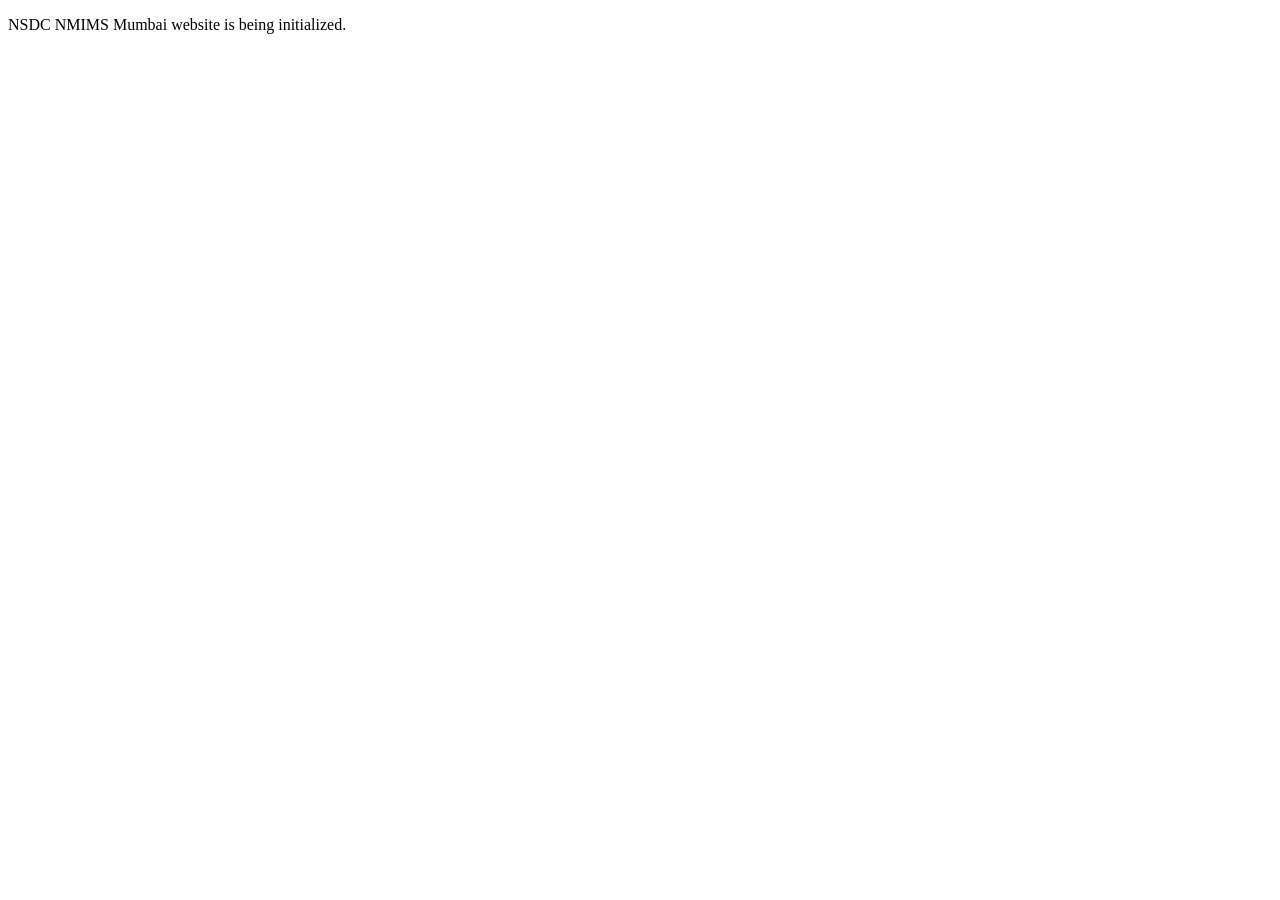
==== index.html @ 6a775c13 "Initialize NSDC NMIMS website" ====
<!DOCTYPE html>
<html lang="en">
<head><meta charset="UTF-8"><meta name="viewport" content="width=device-width, initial-scale=1.0"><title>NSDC NMIMS Mumbai</title></head>
<body><p>NSDC NMIMS Mumbai website is being initialized.</p></body>
</html>
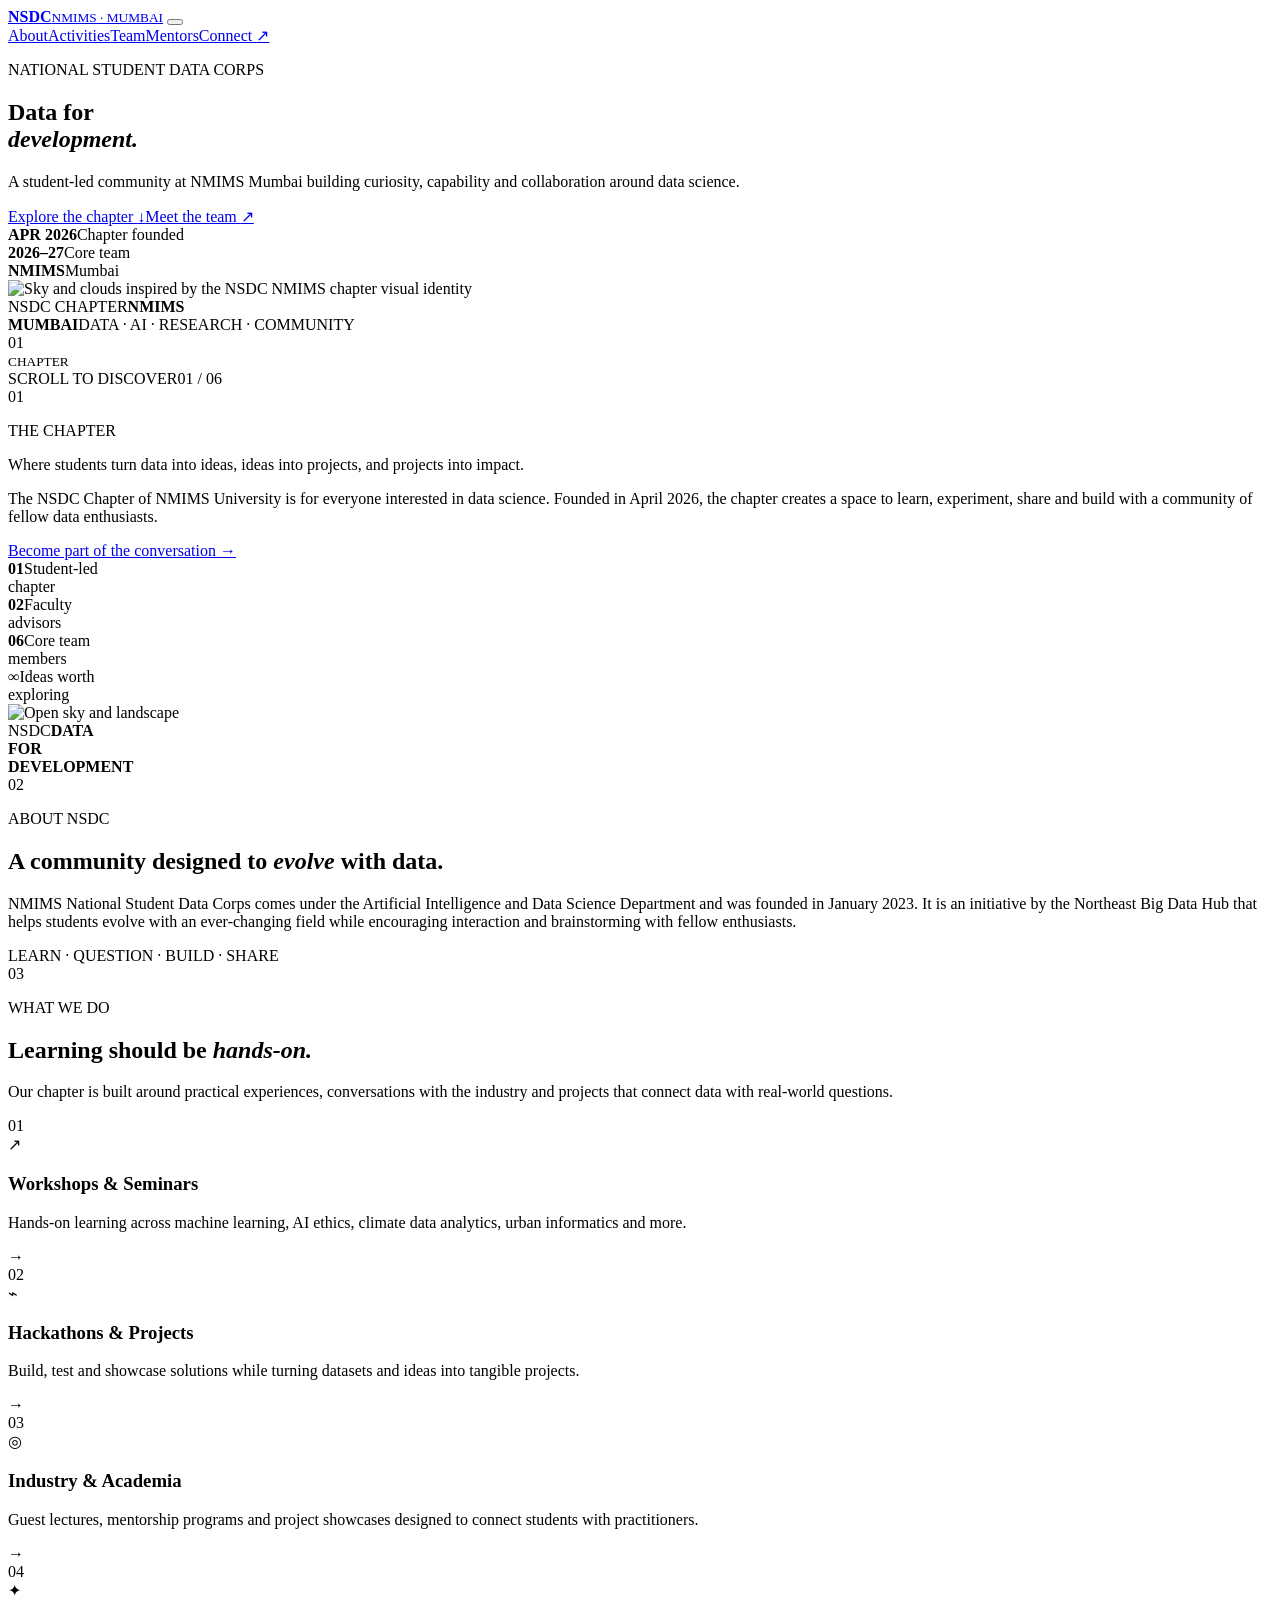
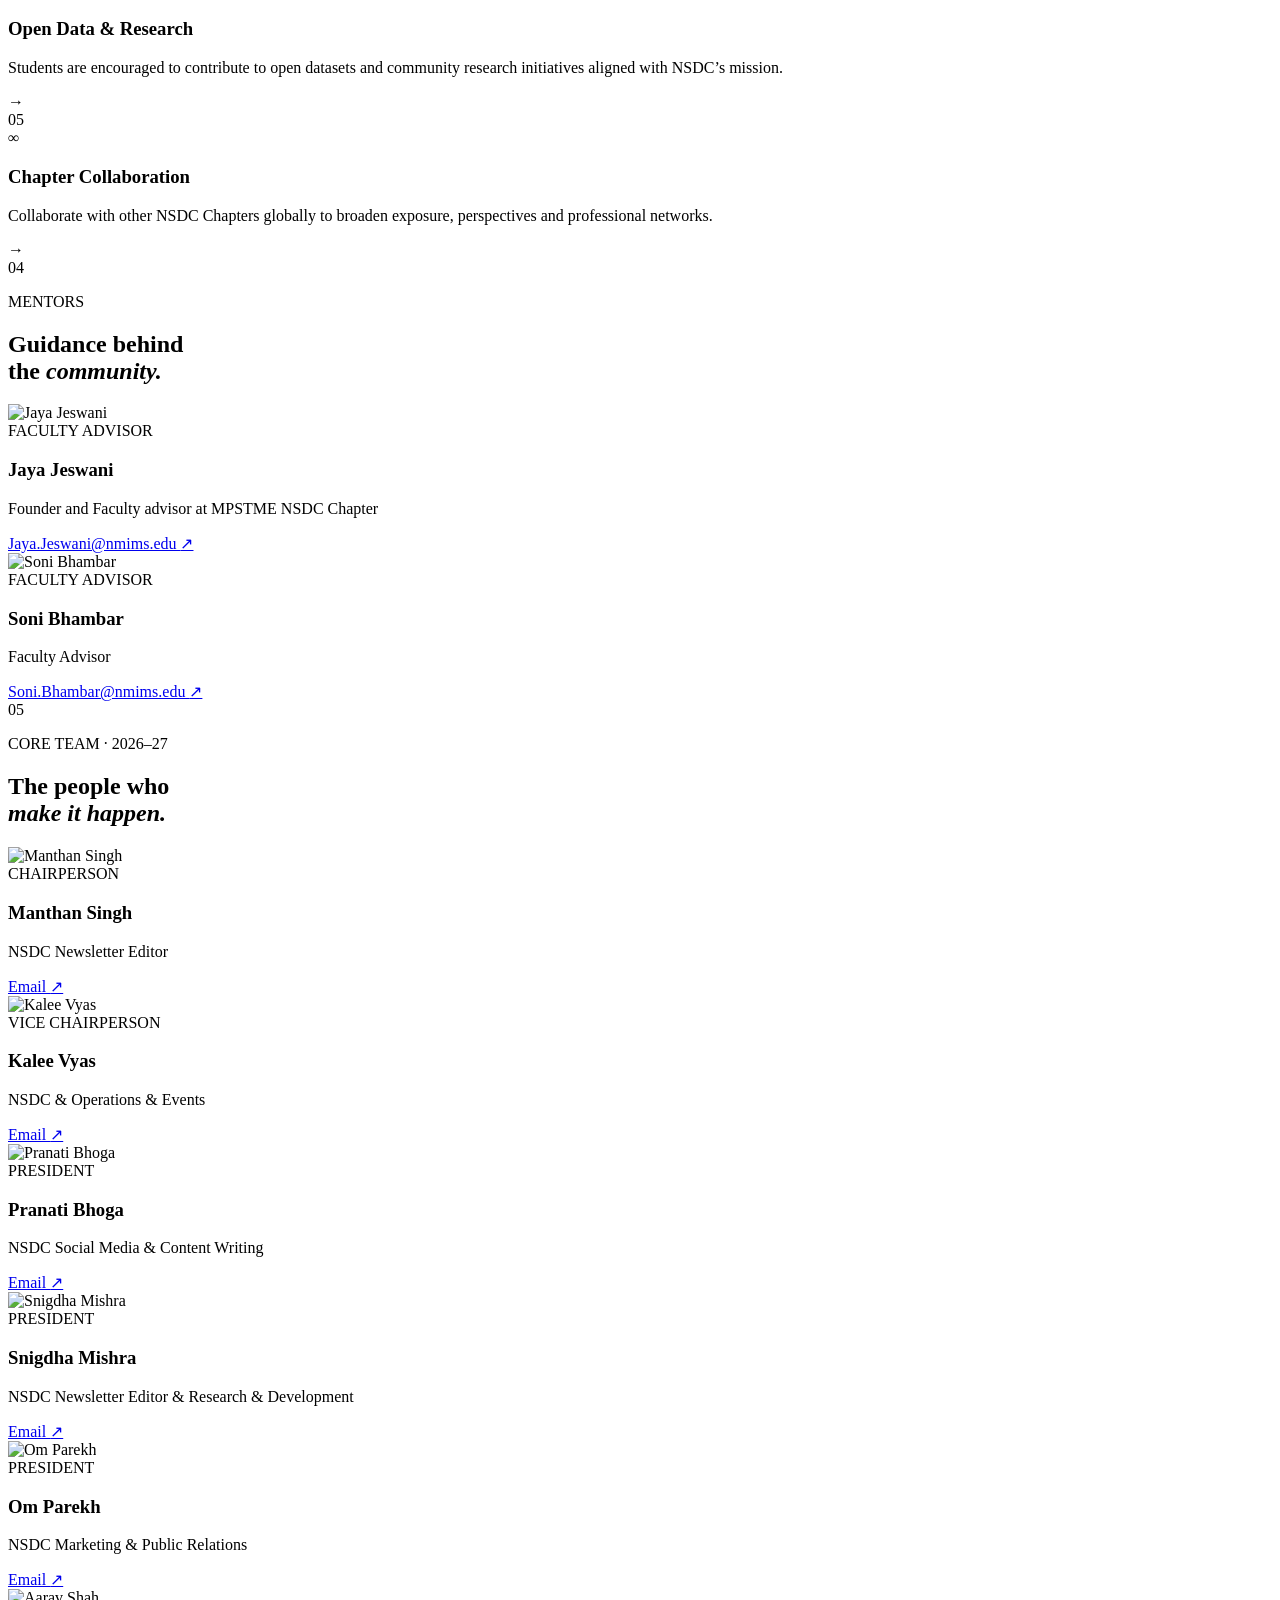
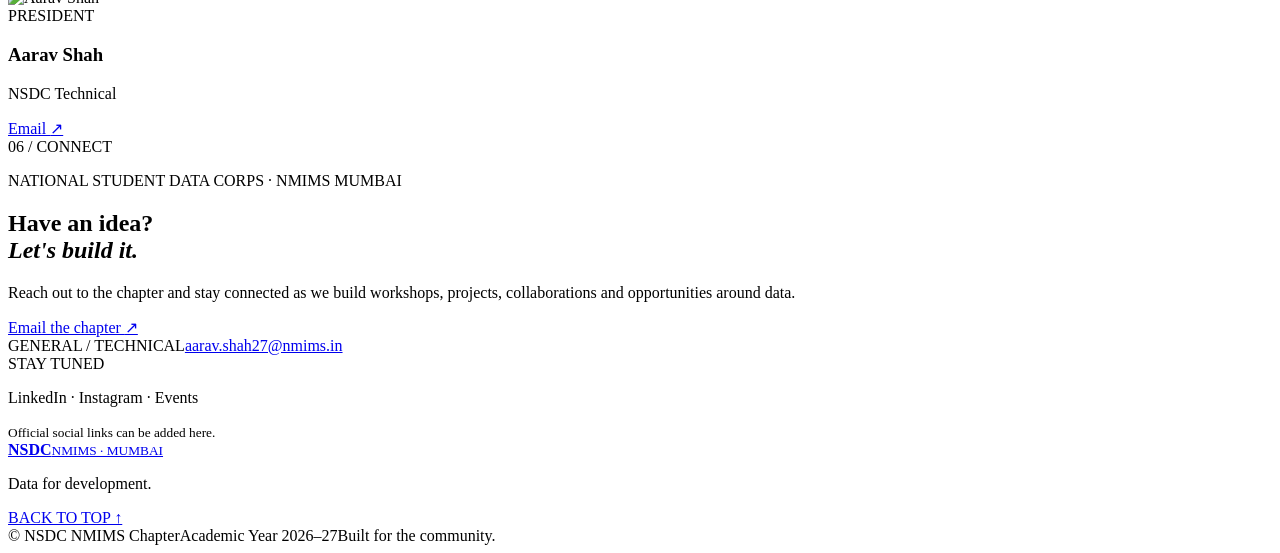
==== commit f35563e0: "Build NSDC NMIMS Mumbai chapter website" ====
--- a/index.html
+++ b/index.html
@@ -1,5 +1,46 @@
 <!DOCTYPE html>
 <html lang="en">
-<head><meta charset="UTF-8"><meta name="viewport" content="width=device-width, initial-scale=1.0"><title>NSDC NMIMS Mumbai</title></head>
-<body><p>NSDC NMIMS Mumbai website is being initialized.</p></body>
+<head>
+  <meta charset="UTF-8">
+  <meta name="viewport" content="width=device-width, initial-scale=1.0">
+  <meta name="description" content="National Student Data Corps — NMIMS Mumbai Chapter. A student-led community for data science, AI, research and collaboration.">
+  <meta name="theme-color" content="#071a3d">
+  <title>NSDC NMIMS Mumbai | Data for Development</title>
+  <link rel="icon" href="assets/favicon.svg" type="image/svg+xml">
+  <link rel="stylesheet" href="styles.css">
+</head>
+<body>
+  <div class="noise"></div>
+  <header class="site-header" id="top">
+    <nav class="nav container" aria-label="Primary navigation">
+      <a class="brand" href="#top" aria-label="NSDC NMIMS Mumbai home"><span class="brand-mark" aria-hidden="true"><span></span><span></span><span></span></span><span class="brand-copy"><strong>NSDC</strong><small>NMIMS · MUMBAI</small></span></a>
+      <button class="nav-toggle" aria-expanded="false" aria-controls="nav-links" aria-label="Open menu"><span></span><span></span><span></span></button>
+      <div class="nav-links" id="nav-links"><a href="#about">About</a><a href="#activities">Activities</a><a href="#team">Team</a><a href="#mentors">Mentors</a><a href="#connect" class="nav-cta">Connect <span>↗</span></a></div>
+    </nav>
+  </header>
+  <main>
+    <section class="hero">
+      <div class="hero-sky hero-sky-left"></div><div class="hero-sky hero-sky-right"></div><div class="hero-orbit orbit-one"></div><div class="hero-orbit orbit-two"></div><div class="hero-grid"></div>
+      <div class="container hero-content">
+        <div class="hero-copy reveal"><p class="eyebrow"><span class="eyebrow-line"></span> NATIONAL STUDENT DATA CORPS</p><h1>Data for<br><em>development.</em></h1><p class="hero-lead">A student-led community at NMIMS Mumbai building curiosity, capability and collaboration around data science.</p><div class="hero-actions"><a href="#activities" class="button button-primary">Explore the chapter <span>↓</span></a><a href="#team" class="button button-ghost">Meet the team <span>↗</span></a></div><div class="hero-meta"><div><strong>APR 2026</strong><span>Chapter founded</span></div><div><strong>2026–27</strong><span>Core team</span></div><div><strong>NMIMS</strong><span>Mumbai</span></div></div></div>
+        <div class="hero-visual reveal reveal-delay"><div class="visual-frame"><img src="assets/hero-right.jpg" alt="Sky and clouds inspired by the NSDC NMIMS chapter visual identity"><div class="visual-glass"><span class="mini-label">NSDC CHAPTER</span><strong>NMIMS<br>MUMBAI</strong><span class="visual-rule"></span><span class="mini-label">DATA · AI · RESEARCH · COMMUNITY</span></div><div class="visual-badge">01<br><small>CHAPTER</small></div></div></div>
+      </div>
+      <div class="hero-bottom container"><span>SCROLL TO DISCOVER</span><span class="scroll-line"></span><span>01 / 06</span></div>
+    </section>
+
+    <section class="intro section" id="about"><div class="container split"><div class="section-kicker reveal"><span>01</span><p>THE CHAPTER</p></div><div class="intro-copy reveal"><p class="display-text">Where students turn <span>data</span> into ideas, ideas into projects, and projects into impact.</p><p class="body-copy">The NSDC Chapter of NMIMS University is for everyone interested in data science. Founded in April 2026, the chapter creates a space to learn, experiment, share and build with a community of fellow data enthusiasts.</p><a href="#connect" class="text-link">Become part of the conversation <span>→</span></a></div></div><div class="container stat-grid reveal"><div class="stat-card"><strong>01</strong><span>Student-led<br>chapter</span></div><div class="stat-card"><strong>02</strong><span>Faculty<br>advisors</span></div><div class="stat-card"><strong>06</strong><span>Core team<br>members</span></div><div class="stat-card stat-card-accent"><strong>∞</strong><span>Ideas worth<br>exploring</span></div></div></section>
+
+    <section class="about-nsdc section section-dark"><div class="container split split-wide"><div class="about-visual reveal"><div class="about-image"><img src="assets/hero-left.jpg" alt="Open sky and landscape"><div class="about-stamp"><span>NSDC</span><strong>DATA<br>FOR<br>DEVELOPMENT</strong></div></div></div><div class="about-copy reveal"><div class="section-kicker section-kicker-light"><span>02</span><p>ABOUT NSDC</p></div><h2>A community designed to <em>evolve</em> with data.</h2><p>NMIMS National Student Data Corps comes under the Artificial Intelligence and Data Science Department and was founded in January 2023. It is an initiative by the Northeast Big Data Hub that helps students evolve with an ever-changing field while encouraging interaction and brainstorming with fellow enthusiasts.</p><div class="quote-line">LEARN · QUESTION · BUILD · SHARE</div></div></div></section>
+
+    <section class="activities section" id="activities"><div class="container"><div class="section-heading reveal"><div class="section-kicker"><span>03</span><p>WHAT WE DO</p></div><div><h2>Learning should be <em>hands-on.</em></h2><p>Our chapter is built around practical experiences, conversations with the industry and projects that connect data with real-world questions.</p></div></div><div class="activity-list"><article class="activity reveal"><span class="activity-number">01</span><div class="activity-icon">↗</div><div><h3>Workshops & Seminars</h3><p>Hands-on learning across machine learning, AI ethics, climate data analytics, urban informatics and more.</p></div><span class="activity-arrow">→</span></article><article class="activity reveal"><span class="activity-number">02</span><div class="activity-icon">⌁</div><div><h3>Hackathons & Projects</h3><p>Build, test and showcase solutions while turning datasets and ideas into tangible projects.</p></div><span class="activity-arrow">→</span></article><article class="activity reveal"><span class="activity-number">03</span><div class="activity-icon">◎</div><div><h3>Industry & Academia</h3><p>Guest lectures, mentorship programs and project showcases designed to connect students with practitioners.</p></div><span class="activity-arrow">→</span></article><article class="activity reveal"><span class="activity-number">04</span><div class="activity-icon">✦</div><div><h3>Open Data & Research</h3><p>Students are encouraged to contribute to open datasets and community research initiatives aligned with NSDC’s mission.</p></div><span class="activity-arrow">→</span></article><article class="activity reveal"><span class="activity-number">05</span><div class="activity-icon">∞</div><div><h3>Chapter Collaboration</h3><p>Collaborate with other NSDC Chapters globally to broaden exposure, perspectives and professional networks.</p></div><span class="activity-arrow">→</span></article></div></div></section>
+
+    <section class="people section section-light" id="mentors"><div class="container"><div class="section-heading reveal"><div class="section-kicker"><span>04</span><p>MENTORS</p></div><div><h2>Guidance behind<br>the <em>community.</em></h2></div></div><div class="mentor-grid"><article class="person-card mentor-card reveal"><div class="person-photo"><img src="assets/jaya-jeswani.jpg" alt="Jaya Jeswani"></div><div class="person-info"><span>FACULTY ADVISOR</span><h3>Jaya Jeswani</h3><p>Founder and Faculty advisor at MPSTME NSDC Chapter</p><a href="mailto:Jaya.Jeswani@nmims.edu">Jaya.Jeswani@nmims.edu <span>↗</span></a></div></article><article class="person-card mentor-card reveal"><div class="person-photo"><img src="assets/soni-bhambar.jpg" alt="Soni Bhambar"></div><div class="person-info"><span>FACULTY ADVISOR</span><h3>Soni Bhambar</h3><p>Faculty Advisor</p><a href="mailto:Soni.Bhambar@nmims.edu">Soni.Bhambar@nmims.edu <span>↗</span></a></div></article></div></div></section>
+
+    <section class="team section" id="team"><div class="container"><div class="section-heading reveal"><div class="section-kicker"><span>05</span><p>CORE TEAM · 2026–27</p></div><div><h2>The people who<br><em>make it happen.</em></h2></div></div><div class="team-grid"><article class="person-card reveal"><div class="person-photo"><img src="assets/manthan-singh.jpg" alt="Manthan Singh"></div><div class="person-info"><span>CHAIRPERSON</span><h3>Manthan Singh</h3><p>NSDC Newsletter Editor</p><a href="mailto:manthan.singh78@nmims.in">Email <span>↗</span></a></div></article><article class="person-card reveal"><div class="person-photo"><img src="assets/kalee-vyas.jpg" alt="Kalee Vyas"></div><div class="person-info"><span>VICE CHAIRPERSON</span><h3>Kalee Vyas</h3><p>NSDC & Operations & Events</p><a href="mailto:kalee.vyas56@nmims.in">Email <span>↗</span></a></div></article><article class="person-card reveal"><div class="person-photo"><img src="assets/pranati-bhoga.png" alt="Pranati Bhoga"></div><div class="person-info"><span>PRESIDENT</span><h3>Pranati Bhoga</h3><p>NSDC Social Media & Content Writing</p><a href="mailto:pranati.bhoga72@nmims.in">Email <span>↗</span></a></div></article><article class="person-card reveal"><div class="person-photo"><img src="assets/snigdha-mishra.jpg" alt="Snigdha Mishra"></div><div class="person-info"><span>PRESIDENT</span><h3>Snigdha Mishra</h3><p>NSDC Newsletter Editor & Research & Development</p><a href="mailto:snigdha.mishra53@nmims.in">Email <span>↗</span></a></div></article><article class="person-card reveal"><div class="person-photo"><img src="assets/om-parekh.jpg" alt="Om Parekh"></div><div class="person-info"><span>PRESIDENT</span><h3>Om Parekh</h3><p>NSDC Marketing & Public Relations</p><a href="mailto:om.parekh49@nmims.in">Email <span>↗</span></a></div></article><article class="person-card reveal"><div class="person-photo"><img src="assets/aarav-shah.jpg" alt="Aarav Shah"></div><div class="person-info"><span>PRESIDENT</span><h3>Aarav Shah</h3><p>NSDC Technical</p><a href="mailto:aarav.shah27@nmims.in">Email <span>↗</span></a></div></article></div></div></section>
+
+    <section class="connect section" id="connect"><div class="container connect-box reveal"><div class="connect-kicker">06 / CONNECT</div><div class="connect-main"><p class="eyebrow">NATIONAL STUDENT DATA CORPS · NMIMS MUMBAI</p><h2>Have an idea?<br><em>Let's build it.</em></h2><p>Reach out to the chapter and stay connected as we build workshops, projects, collaborations and opportunities around data.</p><a class="button button-light" href="mailto:aarav.shah27@nmims.in">Email the chapter <span>↗</span></a></div><div class="connect-side"><div><span>GENERAL / TECHNICAL</span><a href="mailto:aarav.shah27@nmims.in">aarav.shah27@nmims.in</a></div><div><span>STAY TUNED</span><p>LinkedIn · Instagram · Events</p><small>Official social links can be added here.</small></div></div></div></section>
+  </main>
+  <footer class="footer"><div class="container footer-top"><a class="brand footer-brand" href="#top"><span class="brand-mark"><span></span><span></span><span></span></span><span class="brand-copy"><strong>NSDC</strong><small>NMIMS · MUMBAI</small></span></a><p>Data for development.</p><a href="#top" class="back-top">BACK TO TOP ↑</a></div><div class="container footer-bottom"><span>© <span id="year"></span> NSDC NMIMS Chapter</span><span>Academic Year 2026–27</span><span>Built for the community.</span></div></footer>
+  <script src="script.js"></script>
+</body>
 </html>
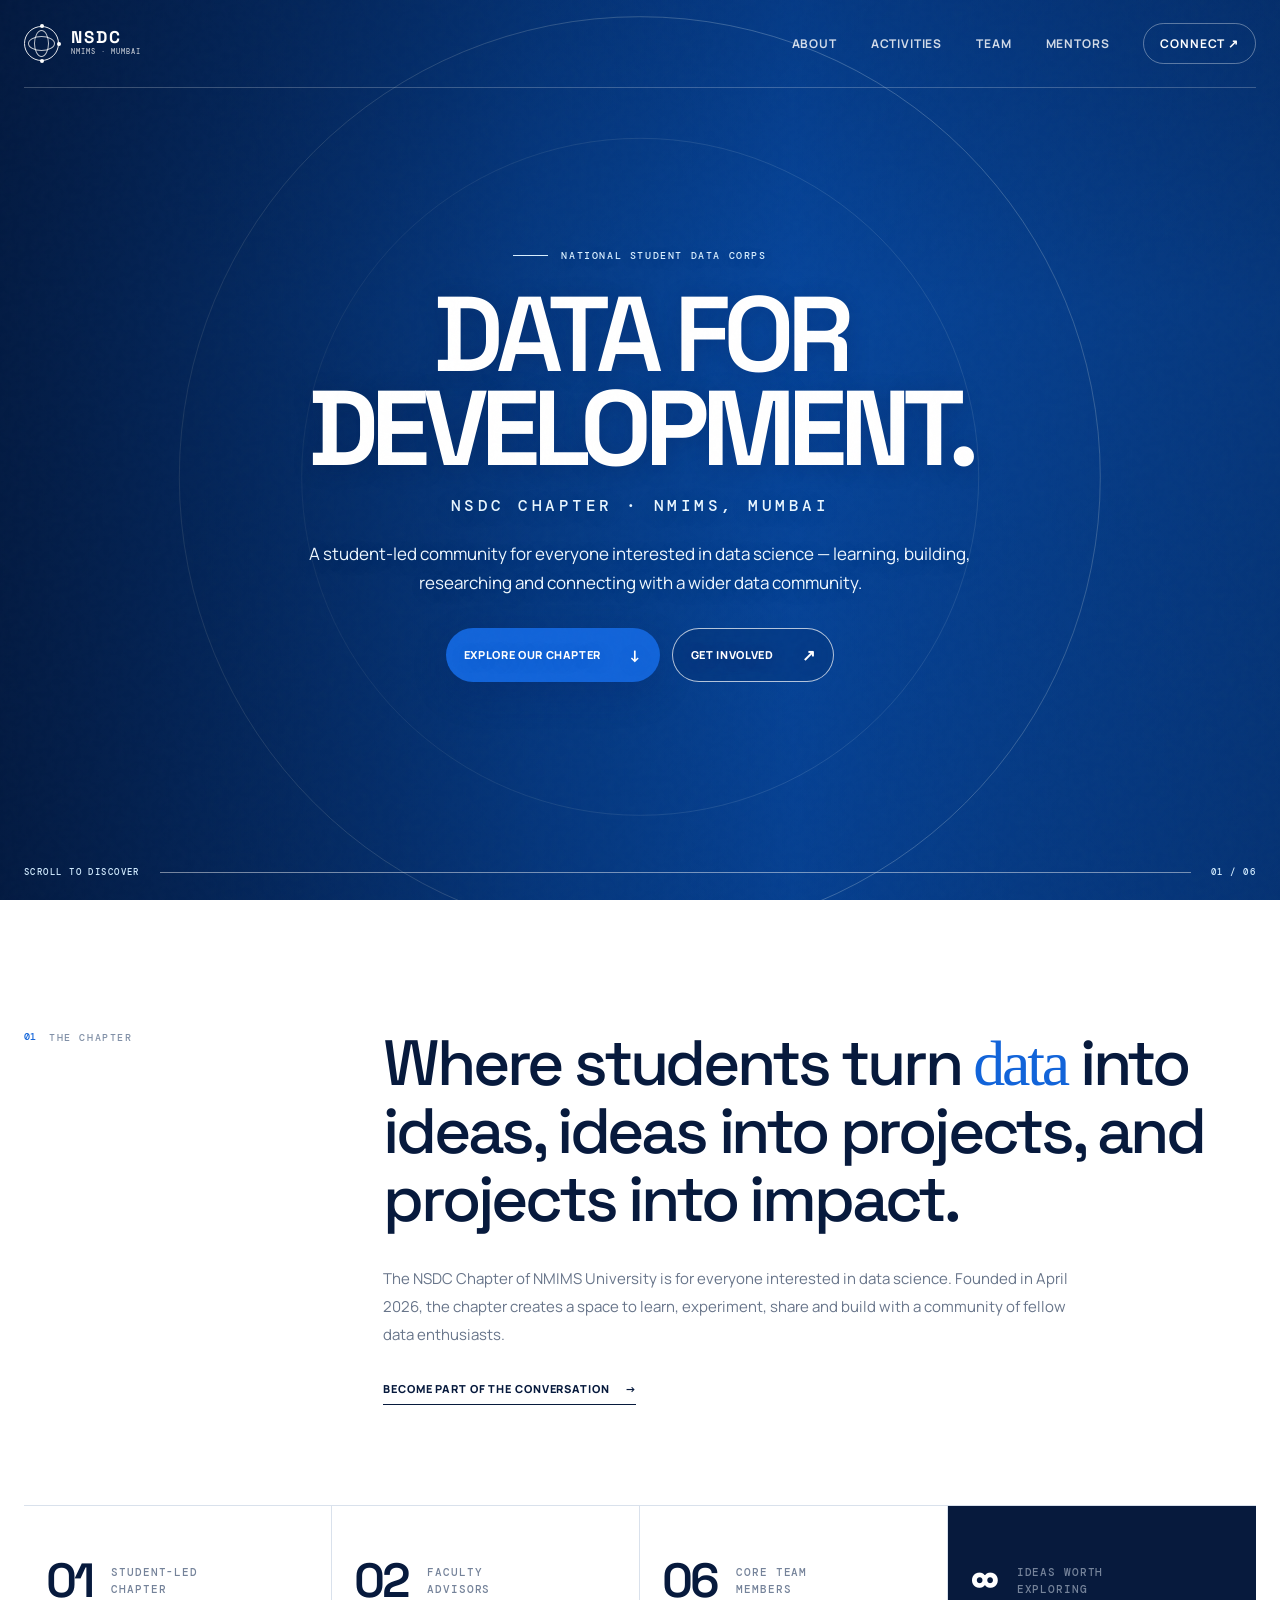
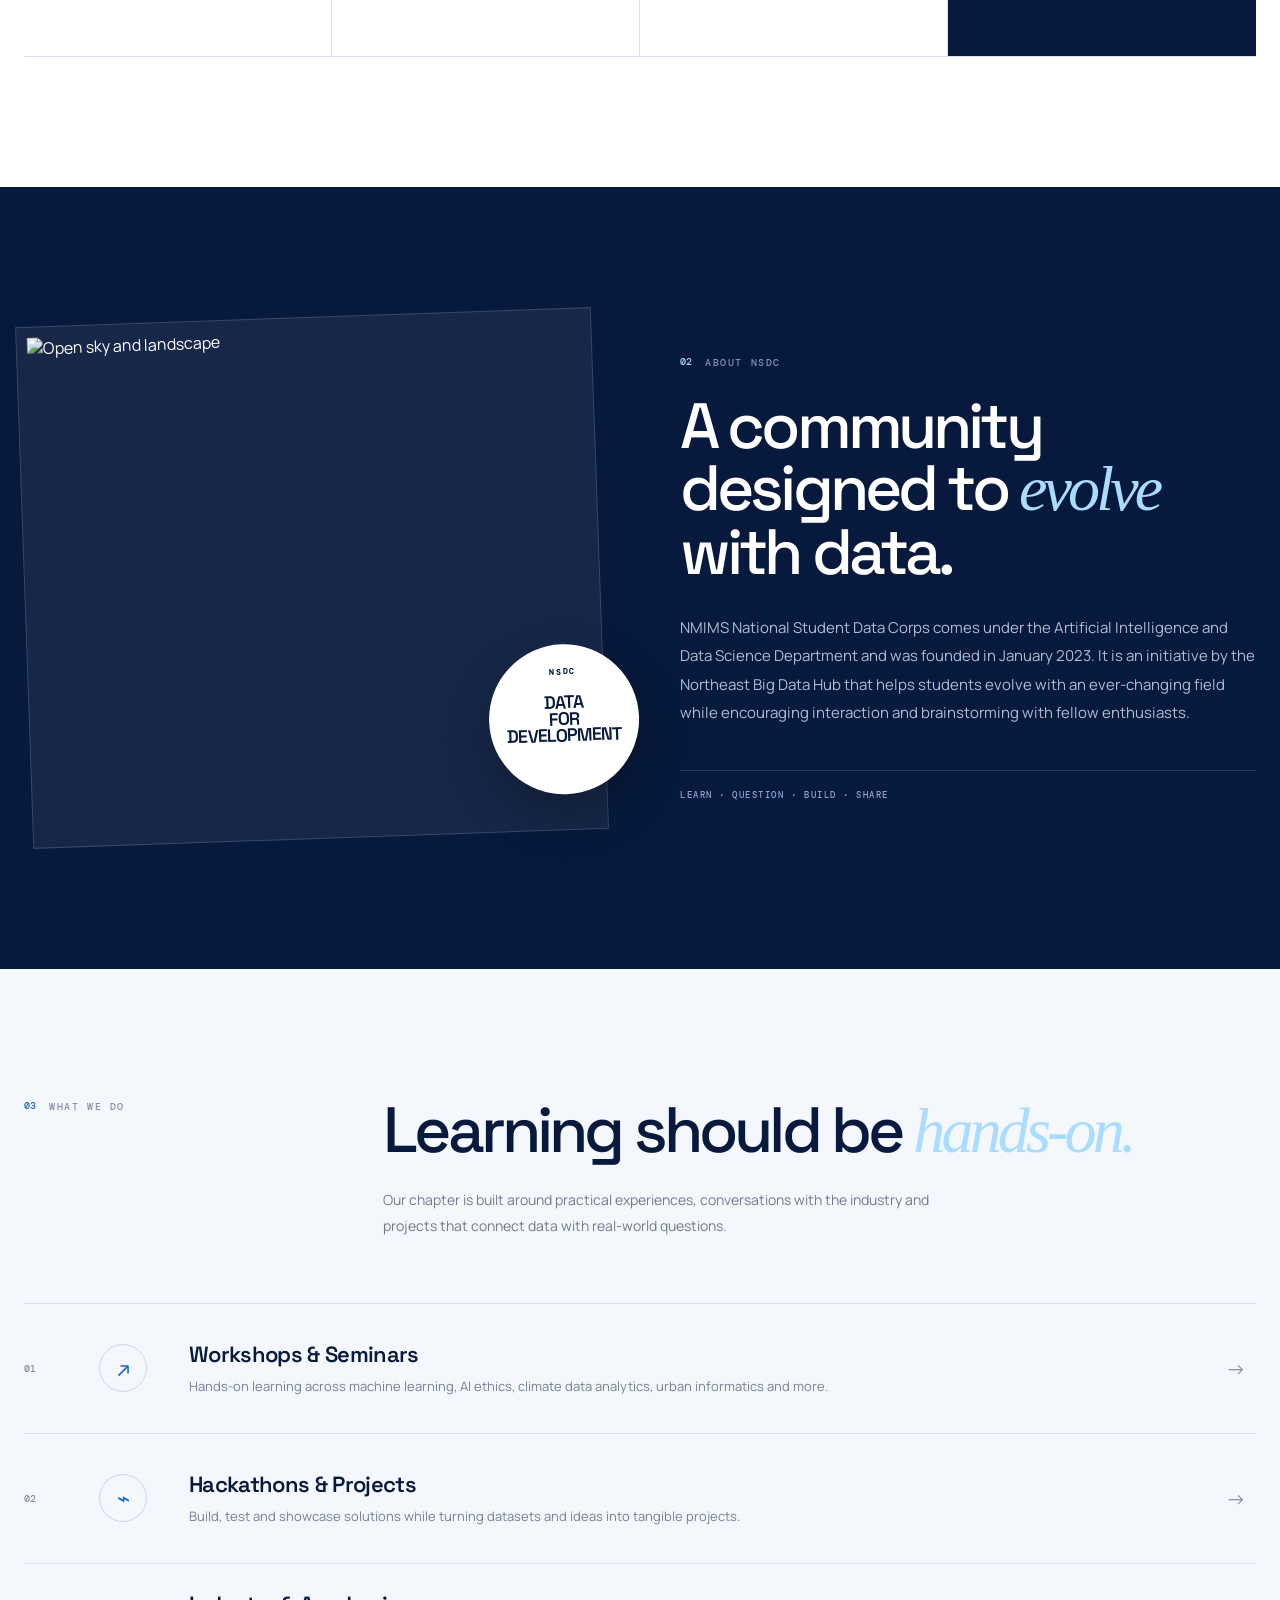
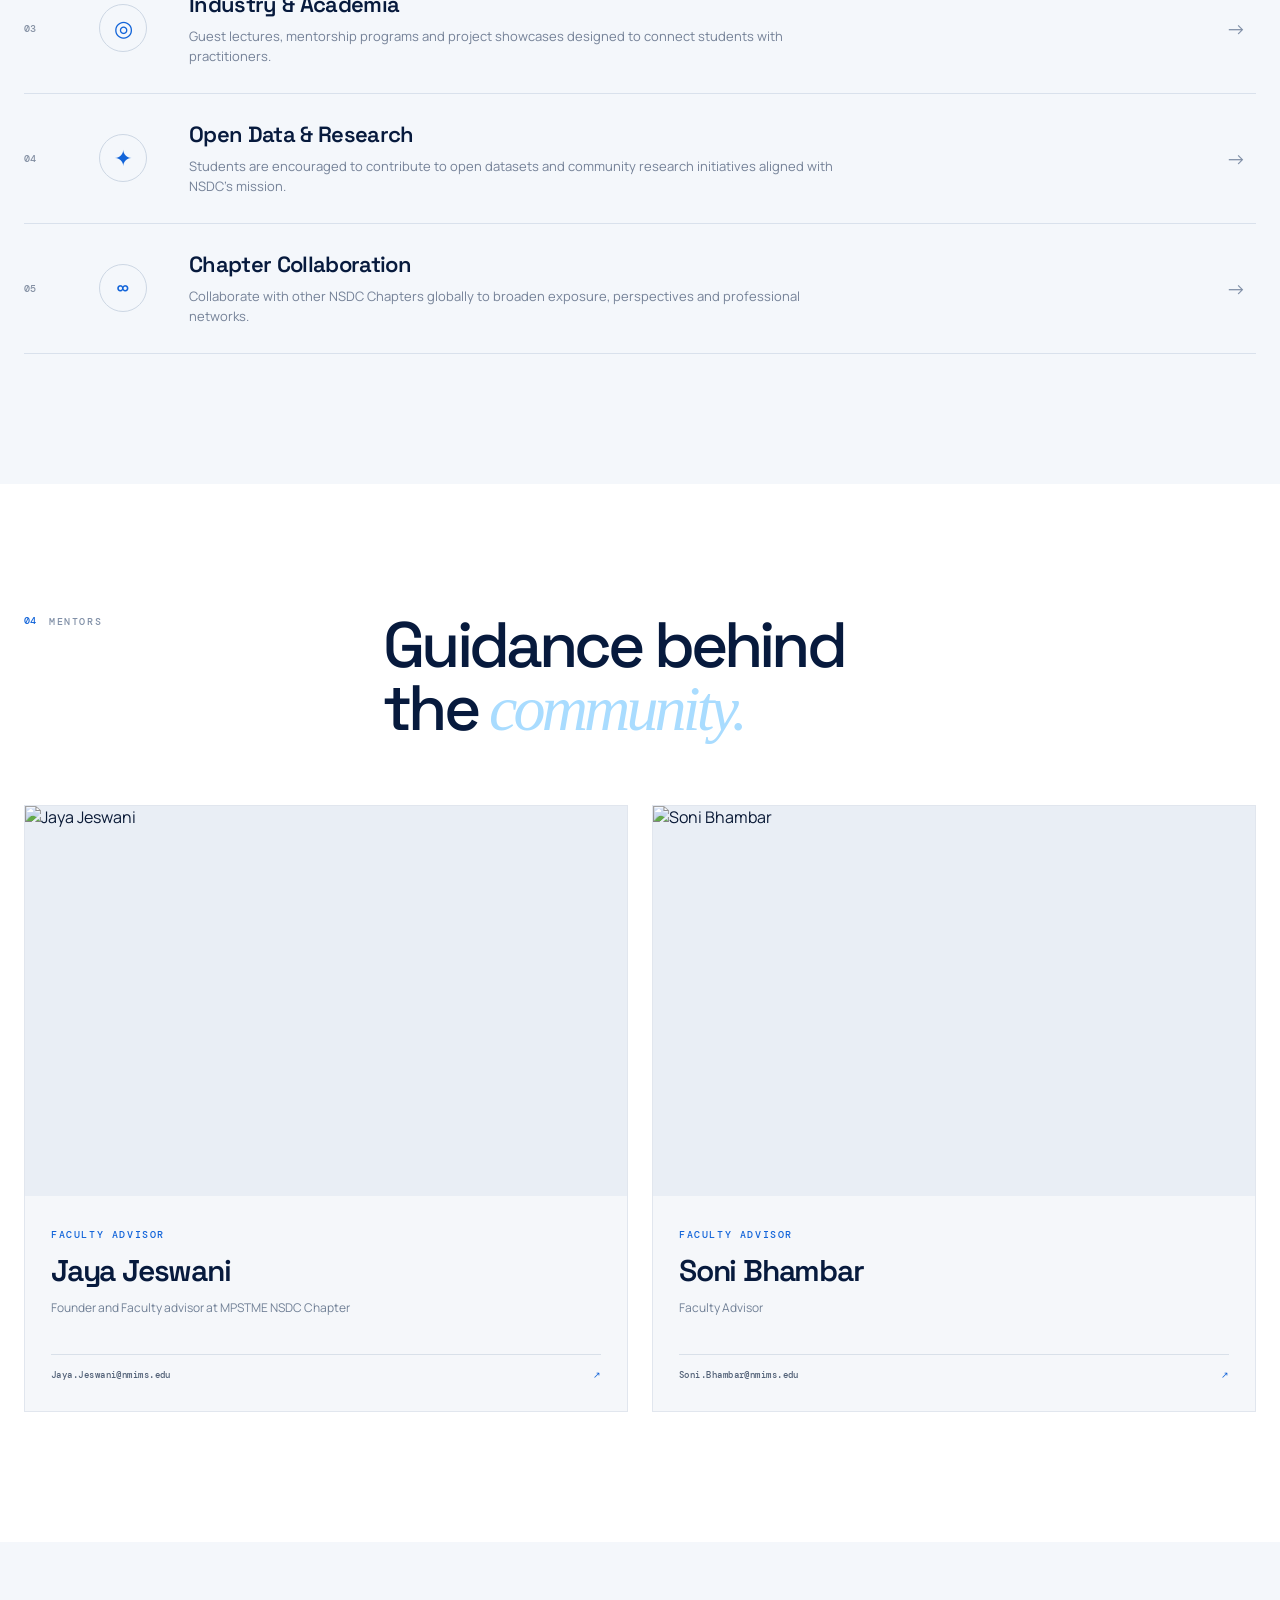
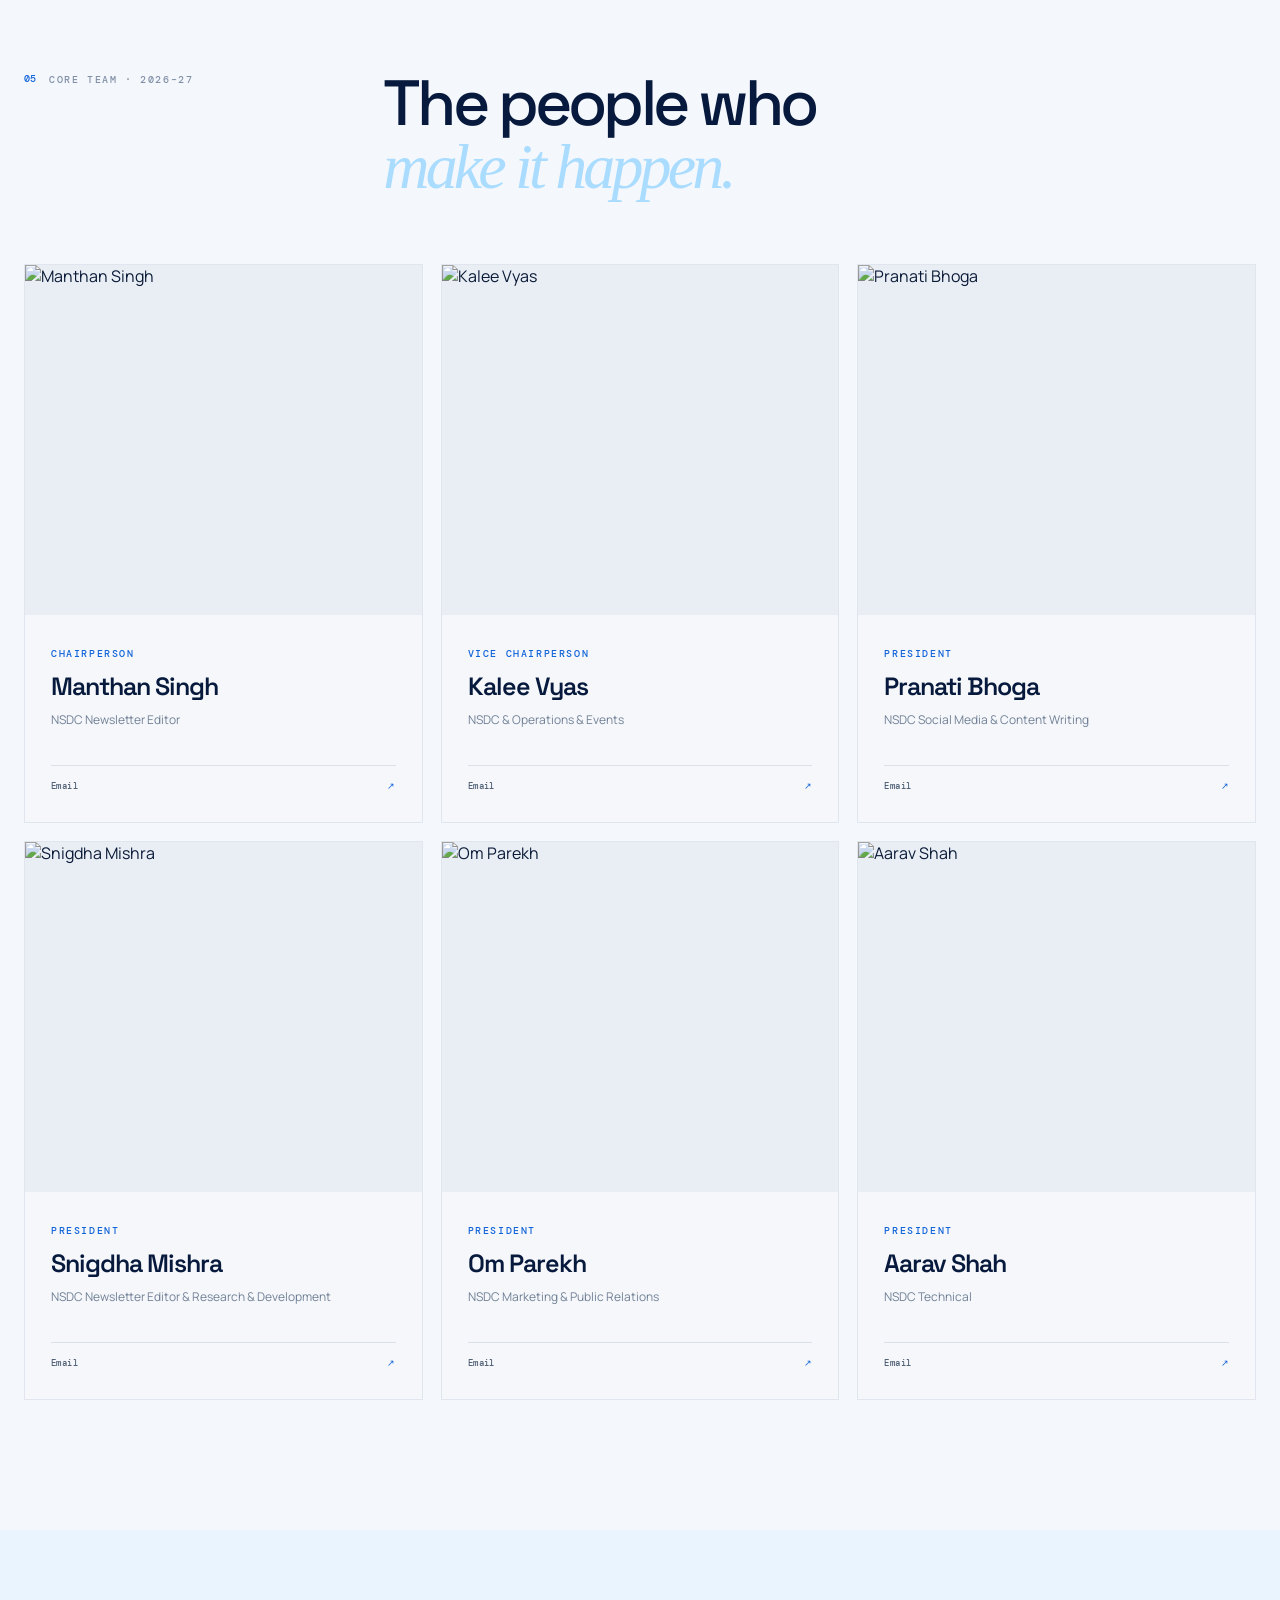
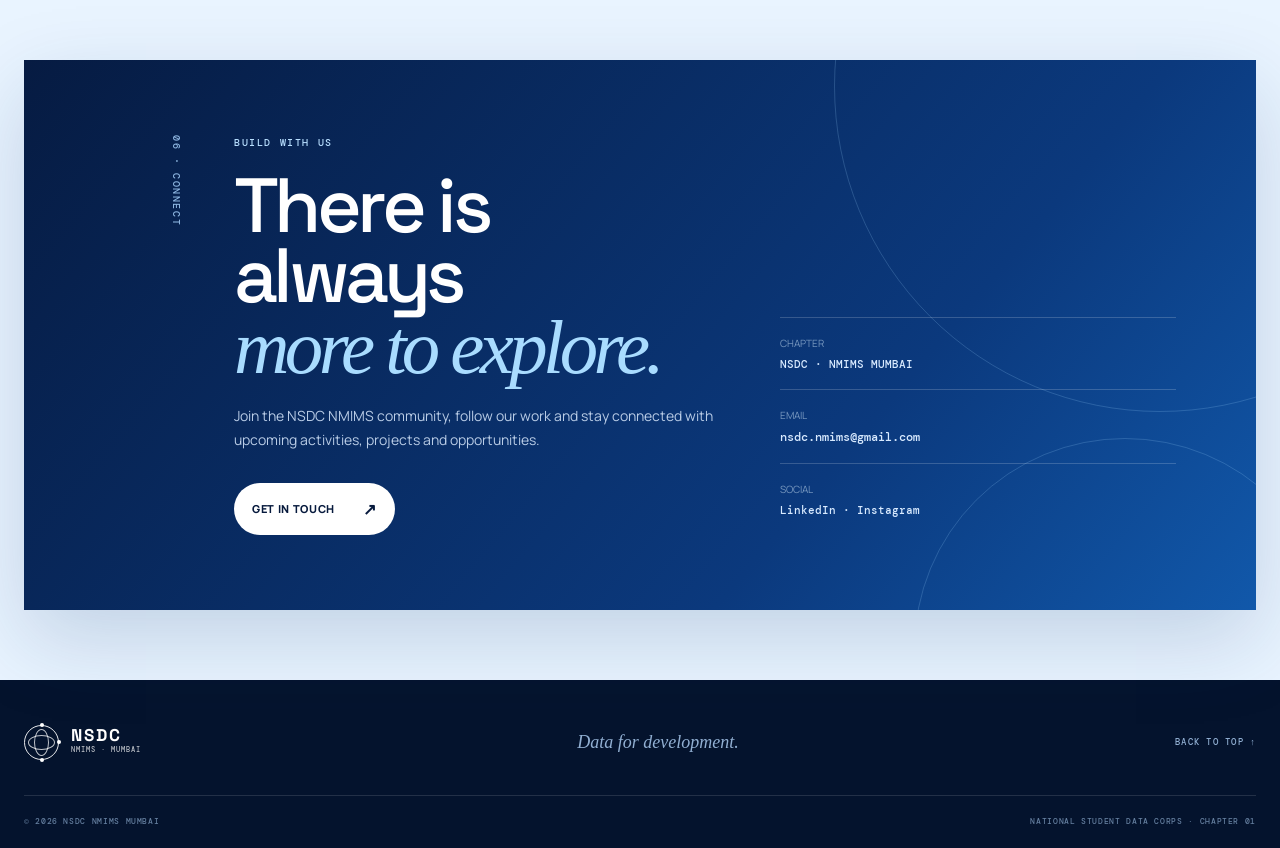
==== commit a2d22ec2: "Redesign homepage hero with high-quality NSDC wallpaper" ====
--- a/index.html
+++ b/index.html
@@ -11,36 +11,122 @@
 </head>
 <body>
   <div class="noise"></div>
+
   <header class="site-header" id="top">
     <nav class="nav container" aria-label="Primary navigation">
-      <a class="brand" href="#top" aria-label="NSDC NMIMS Mumbai home"><span class="brand-mark" aria-hidden="true"><span></span><span></span><span></span></span><span class="brand-copy"><strong>NSDC</strong><small>NMIMS · MUMBAI</small></span></a>
-      <button class="nav-toggle" aria-expanded="false" aria-controls="nav-links" aria-label="Open menu"><span></span><span></span><span></span></button>
-      <div class="nav-links" id="nav-links"><a href="#about">About</a><a href="#activities">Activities</a><a href="#team">Team</a><a href="#mentors">Mentors</a><a href="#connect" class="nav-cta">Connect <span>↗</span></a></div>
+      <a class="brand" href="#top" aria-label="NSDC NMIMS Mumbai home">
+        <span class="brand-mark" aria-hidden="true">
+          <span></span><span></span><span></span>
+        </span>
+        <span class="brand-copy">
+          <strong>NSDC</strong>
+          <small>NMIMS · MUMBAI</small>
+        </span>
+      </a>
+
+      <button class="nav-toggle" aria-expanded="false" aria-controls="nav-links" aria-label="Open menu">
+        <span></span><span></span><span></span>
+      </button>
+
+      <div class="nav-links" id="nav-links">
+        <a href="#about">About</a>
+        <a href="#activities">Activities</a>
+        <a href="#team">Team</a>
+        <a href="#mentors">Mentors</a>
+        <a href="#connect" class="nav-cta">Connect <span>↗</span></a>
+      </div>
     </nav>
   </header>
+
   <main>
-    <section class="hero">
-      <div class="hero-sky hero-sky-left"></div><div class="hero-sky hero-sky-right"></div><div class="hero-orbit orbit-one"></div><div class="hero-orbit orbit-two"></div><div class="hero-grid"></div>
+    <section class="hero hero-home" aria-label="NSDC NMIMS Mumbai">
+      <div class="hero-wallpaper" aria-hidden="true"></div>
+      <div class="hero-vignette" aria-hidden="true"></div>
+      <div class="hero-orbit orbit-one" aria-hidden="true"></div>
+      <div class="hero-orbit orbit-two" aria-hidden="true"></div>
+
       <div class="container hero-content">
-        <div class="hero-copy reveal"><p class="eyebrow"><span class="eyebrow-line"></span> NATIONAL STUDENT DATA CORPS</p><h1>Data for<br><em>development.</em></h1><p class="hero-lead">A student-led community at NMIMS Mumbai building curiosity, capability and collaboration around data science.</p><div class="hero-actions"><a href="#activities" class="button button-primary">Explore the chapter <span>↓</span></a><a href="#team" class="button button-ghost">Meet the team <span>↗</span></a></div><div class="hero-meta"><div><strong>APR 2026</strong><span>Chapter founded</span></div><div><strong>2026–27</strong><span>Core team</span></div><div><strong>NMIMS</strong><span>Mumbai</span></div></div></div>
-        <div class="hero-visual reveal reveal-delay"><div class="visual-frame"><img src="assets/hero-right.jpg" alt="Sky and clouds inspired by the NSDC NMIMS chapter visual identity"><div class="visual-glass"><span class="mini-label">NSDC CHAPTER</span><strong>NMIMS<br>MUMBAI</strong><span class="visual-rule"></span><span class="mini-label">DATA · AI · RESEARCH · COMMUNITY</span></div><div class="visual-badge">01<br><small>CHAPTER</small></div></div></div>
+        <div class="hero-copy reveal">
+          <p class="eyebrow"><span class="eyebrow-line"></span> NATIONAL STUDENT DATA CORPS</p>
+          <h1>DATA FOR<br><em>DEVELOPMENT.</em></h1>
+          <p class="hero-chapter">NSDC CHAPTER · NMIMS, MUMBAI</p>
+          <p class="hero-lead">A student-led community for everyone interested in data science — learning, building, researching and connecting with a wider data community.</p>
+          <div class="hero-actions">
+            <a href="#about" class="button button-primary">Explore our chapter <span>↓</span></a>
+            <a href="#connect" class="button button-ghost">Get involved <span>↗</span></a>
+          </div>
+        </div>
       </div>
-      <div class="hero-bottom container"><span>SCROLL TO DISCOVER</span><span class="scroll-line"></span><span>01 / 06</span></div>
+
+      <div class="hero-bottom container">
+        <span>SCROLL TO DISCOVER</span>
+        <span class="scroll-line"></span>
+        <span>01 / 06</span>
+      </div>
     </section>
 
-    <section class="intro section" id="about"><div class="container split"><div class="section-kicker reveal"><span>01</span><p>THE CHAPTER</p></div><div class="intro-copy reveal"><p class="display-text">Where students turn <span>data</span> into ideas, ideas into projects, and projects into impact.</p><p class="body-copy">The NSDC Chapter of NMIMS University is for everyone interested in data science. Founded in April 2026, the chapter creates a space to learn, experiment, share and build with a community of fellow data enthusiasts.</p><a href="#connect" class="text-link">Become part of the conversation <span>→</span></a></div></div><div class="container stat-grid reveal"><div class="stat-card"><strong>01</strong><span>Student-led<br>chapter</span></div><div class="stat-card"><strong>02</strong><span>Faculty<br>advisors</span></div><div class="stat-card"><strong>06</strong><span>Core team<br>members</span></div><div class="stat-card stat-card-accent"><strong>∞</strong><span>Ideas worth<br>exploring</span></div></div></section>
+    <section class="intro section" id="about">
+      <div class="container split">
+        <div class="section-kicker reveal"><span>01</span><p>THE CHAPTER</p></div>
+        <div class="intro-copy reveal">
+          <p class="display-text">Where students turn <span>data</span> into ideas, ideas into projects, and projects into impact.</p>
+          <p class="body-copy">The NSDC Chapter of NMIMS University is for everyone interested in data science. Founded in April 2026, the chapter creates a space to learn, experiment, share and build with a community of fellow data enthusiasts.</p>
+          <a href="#connect" class="text-link">Become part of the conversation <span>→</span></a>
+        </div>
+      </div>
 
-    <section class="about-nsdc section section-dark"><div class="container split split-wide"><div class="about-visual reveal"><div class="about-image"><img src="assets/hero-left.jpg" alt="Open sky and landscape"><div class="about-stamp"><span>NSDC</span><strong>DATA<br>FOR<br>DEVELOPMENT</strong></div></div></div><div class="about-copy reveal"><div class="section-kicker section-kicker-light"><span>02</span><p>ABOUT NSDC</p></div><h2>A community designed to <em>evolve</em> with data.</h2><p>NMIMS National Student Data Corps comes under the Artificial Intelligence and Data Science Department and was founded in January 2023. It is an initiative by the Northeast Big Data Hub that helps students evolve with an ever-changing field while encouraging interaction and brainstorming with fellow enthusiasts.</p><div class="quote-line">LEARN · QUESTION · BUILD · SHARE</div></div></div></section>
+      <div class="container stat-grid reveal">
+        <div class="stat-card"><strong>01</strong><span>Student-led<br>chapter</span></div>
+        <div class="stat-card"><strong>02</strong><span>Faculty<br>advisors</span></div>
+        <div class="stat-card"><strong>06</strong><span>Core team<br>members</span></div>
+        <div class="stat-card stat-card-accent"><strong>∞</strong><span>Ideas worth<br>exploring</span></div>
+      </div>
+    </section>
 
-    <section class="activities section" id="activities"><div class="container"><div class="section-heading reveal"><div class="section-kicker"><span>03</span><p>WHAT WE DO</p></div><div><h2>Learning should be <em>hands-on.</em></h2><p>Our chapter is built around practical experiences, conversations with the industry and projects that connect data with real-world questions.</p></div></div><div class="activity-list"><article class="activity reveal"><span class="activity-number">01</span><div class="activity-icon">↗</div><div><h3>Workshops & Seminars</h3><p>Hands-on learning across machine learning, AI ethics, climate data analytics, urban informatics and more.</p></div><span class="activity-arrow">→</span></article><article class="activity reveal"><span class="activity-number">02</span><div class="activity-icon">⌁</div><div><h3>Hackathons & Projects</h3><p>Build, test and showcase solutions while turning datasets and ideas into tangible projects.</p></div><span class="activity-arrow">→</span></article><article class="activity reveal"><span class="activity-number">03</span><div class="activity-icon">◎</div><div><h3>Industry & Academia</h3><p>Guest lectures, mentorship programs and project showcases designed to connect students with practitioners.</p></div><span class="activity-arrow">→</span></article><article class="activity reveal"><span class="activity-number">04</span><div class="activity-icon">✦</div><div><h3>Open Data & Research</h3><p>Students are encouraged to contribute to open datasets and community research initiatives aligned with NSDC’s mission.</p></div><span class="activity-arrow">→</span></article><article class="activity reveal"><span class="activity-number">05</span><div class="activity-icon">∞</div><div><h3>Chapter Collaboration</h3><p>Collaborate with other NSDC Chapters globally to broaden exposure, perspectives and professional networks.</p></div><span class="activity-arrow">→</span></article></div></div></section>
+    <section class="about-nsdc section section-dark">
+      <div class="container split split-wide">
+        <div class="about-visual reveal"><div class="about-image"><img src="assets/hero-left.jpg" alt="Open sky and landscape"><div class="about-stamp"><span>NSDC</span><strong>DATA<br>FOR<br>DEVELOPMENT</strong></div></div></div>
+        <div class="about-copy reveal"><div class="section-kicker section-kicker-light"><span>02</span><p>ABOUT NSDC</p></div><h2>A community designed to <em>evolve</em> with data.</h2><p>NMIMS National Student Data Corps comes under the Artificial Intelligence and Data Science Department and was founded in January 2023. It is an initiative by the Northeast Big Data Hub that helps students evolve with an ever-changing field while encouraging interaction and brainstorming with fellow enthusiasts.</p><div class="quote-line">LEARN · QUESTION · BUILD · SHARE</div></div>
+      </div>
+    </section>
 
-    <section class="people section section-light" id="mentors"><div class="container"><div class="section-heading reveal"><div class="section-kicker"><span>04</span><p>MENTORS</p></div><div><h2>Guidance behind<br>the <em>community.</em></h2></div></div><div class="mentor-grid"><article class="person-card mentor-card reveal"><div class="person-photo"><img src="assets/jaya-jeswani.jpg" alt="Jaya Jeswani"></div><div class="person-info"><span>FACULTY ADVISOR</span><h3>Jaya Jeswani</h3><p>Founder and Faculty advisor at MPSTME NSDC Chapter</p><a href="mailto:Jaya.Jeswani@nmims.edu">Jaya.Jeswani@nmims.edu <span>↗</span></a></div></article><article class="person-card mentor-card reveal"><div class="person-photo"><img src="assets/soni-bhambar.jpg" alt="Soni Bhambar"></div><div class="person-info"><span>FACULTY ADVISOR</span><h3>Soni Bhambar</h3><p>Faculty Advisor</p><a href="mailto:Soni.Bhambar@nmims.edu">Soni.Bhambar@nmims.edu <span>↗</span></a></div></article></div></div></section>
+    <section class="activities section" id="activities">
+      <div class="container">
+        <div class="section-heading reveal"><div class="section-kicker"><span>03</span><p>WHAT WE DO</p></div><div><h2>Learning should be <em>hands-on.</em></h2><p>Our chapter is built around practical experiences, conversations with the industry and projects that connect data with real-world questions.</p></div></div>
+        <div class="activity-list">
+          <article class="activity reveal"><span class="activity-number">01</span><div class="activity-icon">↗</div><div><h3>Workshops & Seminars</h3><p>Hands-on learning across machine learning, AI ethics, climate data analytics, urban informatics and more.</p></div><span class="activity-arrow">→</span></article>
+          <article class="activity reveal"><span class="activity-number">02</span><div class="activity-icon">⌁</div><div><h3>Hackathons & Projects</h3><p>Build, test and showcase solutions while turning datasets and ideas into tangible projects.</p></div><span class="activity-arrow">→</span></article>
+          <article class="activity reveal"><span class="activity-number">03</span><div class="activity-icon">◎</div><div><h3>Industry & Academia</h3><p>Guest lectures, mentorship programs and project showcases designed to connect students with practitioners.</p></div><span class="activity-arrow">→</span></article>
+          <article class="activity reveal"><span class="activity-number">04</span><div class="activity-icon">✦</div><div><h3>Open Data & Research</h3><p>Students are encouraged to contribute to open datasets and community research initiatives aligned with NSDC’s mission.</p></div><span class="activity-arrow">→</span></article>
+          <article class="activity reveal"><span class="activity-number">05</span><div class="activity-icon">∞</div><div><h3>Chapter Collaboration</h3><p>Collaborate with other NSDC Chapters globally to broaden exposure, perspectives and professional networks.</p></div><span class="activity-arrow">→</span></article>
+        </div>
+      </div>
+    </section>
 
-    <section class="team section" id="team"><div class="container"><div class="section-heading reveal"><div class="section-kicker"><span>05</span><p>CORE TEAM · 2026–27</p></div><div><h2>The people who<br><em>make it happen.</em></h2></div></div><div class="team-grid"><article class="person-card reveal"><div class="person-photo"><img src="assets/manthan-singh.jpg" alt="Manthan Singh"></div><div class="person-info"><span>CHAIRPERSON</span><h3>Manthan Singh</h3><p>NSDC Newsletter Editor</p><a href="mailto:manthan.singh78@nmims.in">Email <span>↗</span></a></div></article><article class="person-card reveal"><div class="person-photo"><img src="assets/kalee-vyas.jpg" alt="Kalee Vyas"></div><div class="person-info"><span>VICE CHAIRPERSON</span><h3>Kalee Vyas</h3><p>NSDC & Operations & Events</p><a href="mailto:kalee.vyas56@nmims.in">Email <span>↗</span></a></div></article><article class="person-card reveal"><div class="person-photo"><img src="assets/pranati-bhoga.png" alt="Pranati Bhoga"></div><div class="person-info"><span>PRESIDENT</span><h3>Pranati Bhoga</h3><p>NSDC Social Media & Content Writing</p><a href="mailto:pranati.bhoga72@nmims.in">Email <span>↗</span></a></div></article><article class="person-card reveal"><div class="person-photo"><img src="assets/snigdha-mishra.jpg" alt="Snigdha Mishra"></div><div class="person-info"><span>PRESIDENT</span><h3>Snigdha Mishra</h3><p>NSDC Newsletter Editor & Research & Development</p><a href="mailto:snigdha.mishra53@nmims.in">Email <span>↗</span></a></div></article><article class="person-card reveal"><div class="person-photo"><img src="assets/om-parekh.jpg" alt="Om Parekh"></div><div class="person-info"><span>PRESIDENT</span><h3>Om Parekh</h3><p>NSDC Marketing & Public Relations</p><a href="mailto:om.parekh49@nmims.in">Email <span>↗</span></a></div></article><article class="person-card reveal"><div class="person-photo"><img src="assets/aarav-shah.jpg" alt="Aarav Shah"></div><div class="person-info"><span>PRESIDENT</span><h3>Aarav Shah</h3><p>NSDC Technical</p><a href="mailto:aarav.shah27@nmims.in">Email <span>↗</span></a></div></article></div></div></section>
+    <section class="people section section-light" id="mentors">
+      <div class="container"><div class="section-heading reveal"><div class="section-kicker"><span>04</span><p>MENTORS</p></div><div><h2>Guidance behind<br>the <em>community.</em></h2></div></div>
+        <div class="mentor-grid">
+          <article class="person-card mentor-card reveal"><div class="person-photo"><img src="assets/jaya-jeswani.jpg" alt="Jaya Jeswani"></div><div class="person-info"><span>FACULTY ADVISOR</span><h3>Jaya Jeswani</h3><p>Founder and Faculty advisor at MPSTME NSDC Chapter</p><a href="mailto:Jaya.Jeswani@nmims.edu">Jaya.Jeswani@nmims.edu <span>↗</span></a></div></article>
+          <article class="person-card mentor-card reveal"><div class="person-photo"><img src="assets/soni-bhambar.jpg" alt="Soni Bhambar"></div><div class="person-info"><span>FACULTY ADVISOR</span><h3>Soni Bhambar</h3><p>Faculty Advisor</p><a href="mailto:Soni.Bhambar@nmims.edu">Soni.Bhambar@nmims.edu <span>↗</span></a></div></article>
+        </div>
+      </div>
+    </section>
 
-    <section class="connect section" id="connect"><div class="container connect-box reveal"><div class="connect-kicker">06 / CONNECT</div><div class="connect-main"><p class="eyebrow">NATIONAL STUDENT DATA CORPS · NMIMS MUMBAI</p><h2>Have an idea?<br><em>Let's build it.</em></h2><p>Reach out to the chapter and stay connected as we build workshops, projects, collaborations and opportunities around data.</p><a class="button button-light" href="mailto:aarav.shah27@nmims.in">Email the chapter <span>↗</span></a></div><div class="connect-side"><div><span>GENERAL / TECHNICAL</span><a href="mailto:aarav.shah27@nmims.in">aarav.shah27@nmims.in</a></div><div><span>STAY TUNED</span><p>LinkedIn · Instagram · Events</p><small>Official social links can be added here.</small></div></div></div></section>
+    <section class="team section" id="team"><div class="container"><div class="section-heading reveal"><div class="section-kicker"><span>05</span><p>CORE TEAM · 2026–27</p></div><div><h2>The people who<br><em>make it happen.</em></h2></div></div>
+      <div class="team-grid">
+        <article class="person-card reveal"><div class="person-photo"><img src="assets/manthan-singh.jpg" alt="Manthan Singh"></div><div class="person-info"><span>CHAIRPERSON</span><h3>Manthan Singh</h3><p>NSDC Newsletter Editor</p><a href="mailto:manthan.singh78@nmims.in">Email <span>↗</span></a></div></article>
+        <article class="person-card reveal"><div class="person-photo"><img src="assets/kalee-vyas.jpg" alt="Kalee Vyas"></div><div class="person-info"><span>VICE CHAIRPERSON</span><h3>Kalee Vyas</h3><p>NSDC & Operations & Events</p><a href="mailto:kalee.vyas56@nmims.in">Email <span>↗</span></a></div></article>
+        <article class="person-card reveal"><div class="person-photo"><img src="assets/pranati-bhoga.jpg" alt="Pranati Bhoga"></div><div class="person-info"><span>PRESIDENT</span><h3>Pranati Bhoga</h3><p>NSDC Social Media & Content Writing</p><a href="mailto:pranati.bhoga72@nmims.in">Email <span>↗</span></a></div></article>
+        <article class="person-card reveal"><div class="person-photo"><img src="assets/snigdha-mishra.jpg" alt="Snigdha Mishra"></div><div class="person-info"><span>PRESIDENT</span><h3>Snigdha Mishra</h3><p>NSDC Newsletter Editor & Research & Development</p><a href="mailto:snigdha.mishra53@nmims.in">Email <span>↗</span></a></div></article>
+        <article class="person-card reveal"><div class="person-photo"><img src="assets/om-parekh.jpg" alt="Om Parekh"></div><div class="person-info"><span>PRESIDENT</span><h3>Om Parekh</h3><p>NSDC Marketing & Public Relations</p><a href="mailto:om.parekh49@nmims.in">Email <span>↗</span></a></div></article>
+        <article class="person-card reveal"><div class="person-photo"><img src="assets/aarav-shah.jpg" alt="Aarav Shah"></div><div class="person-info"><span>PRESIDENT</span><h3>Aarav Shah</h3><p>NSDC Technical</p><a href="mailto:aarav.shah27@nmims.in">Email <span>↗</span></a></div></article>
+      </div>
+    </div></section>
+
+    <section class="connect section" id="connect"><div class="container"><div class="connect-box reveal"><div class="connect-kicker">06 · CONNECT</div><div class="connect-main"><p class="eyebrow">BUILD WITH US</p><h2>There is always<br><em>more to explore.</em></h2><p>Join the NSDC NMIMS community, follow our work and stay connected with upcoming activities, projects and opportunities.</p><a class="button button-light" href="mailto:nsdc.nmims@gmail.com">Get in touch <span>↗</span></a></div><div class="connect-side"><div><small>CHAPTER</small><p>NSDC · NMIMS MUMBAI</p></div><div><small>EMAIL</small><a href="mailto:nsdc.nmims@gmail.com">nsdc.nmims@gmail.com</a></div><div><small>SOCIAL</small><p>LinkedIn · Instagram</p></div></div></div></div></section>
   </main>
-  <footer class="footer"><div class="container footer-top"><a class="brand footer-brand" href="#top"><span class="brand-mark"><span></span><span></span><span></span></span><span class="brand-copy"><strong>NSDC</strong><small>NMIMS · MUMBAI</small></span></a><p>Data for development.</p><a href="#top" class="back-top">BACK TO TOP ↑</a></div><div class="container footer-bottom"><span>© <span id="year"></span> NSDC NMIMS Chapter</span><span>Academic Year 2026–27</span><span>Built for the community.</span></div></footer>
+
+  <footer class="footer"><div class="container"><div class="footer-top"><a class="brand footer-brand" href="#top"><span class="brand-mark" aria-hidden="true"><span></span><span></span><span></span></span><span class="brand-copy"><strong>NSDC</strong><small>NMIMS · MUMBAI</small></span></a><p>Data for development.</p><a href="#top" class="back-top">BACK TO TOP ↑</a></div><div class="footer-bottom"><span>© 2026 NSDC NMIMS MUMBAI</span><span>NATIONAL STUDENT DATA CORPS · CHAPTER 01</span></div></div></footer>
   <script src="script.js"></script>
 </body>
 </html>
--- a/styles.css
+++ b/styles.css
@@ -0,0 +1,13 @@
+@import url('https://fonts.googleapis.com/css2?family=DM+Mono:wght@400;500&family=Manrope:wght@400;500;600;700;800&family=Space+Grotesk:wght@400;500;600;700&display=swap');
+
+:root{--ink:#071a3d;--ink-2:#0d2859;--blue:#1264d9;--blue-bright:#3187ff;--sky:#eaf4ff;--paper:#f7f9fc;--white:#fff;--muted:#6c7890;--line:#d9e1ec;--soft:#edf3fa;--accent:#a9dcff;--max:1240px;--radius:26px}*{box-sizing:border-box;margin:0;padding:0}html{scroll-behavior:smooth}body{font-family:Manrope,Arial,sans-serif;color:var(--ink);background:var(--paper);overflow-x:hidden}a{color:inherit;text-decoration:none}img{display:block;max-width:100%}button{font:inherit}.container{width:min(calc(100% - 48px),var(--max));margin-inline:auto}.noise{position:fixed;inset:0;pointer-events:none;z-index:100;opacity:.025;background-image:url("data:image/svg+xml,%3Csvg viewBox='0 0 160 160' xmlns='http://www.w3.org/2000/svg'%3E%3Cfilter id='n'%3E%3CfeTurbulence type='fractalNoise' baseFrequency='.8' numOctaves='3' stitchTiles='stitch'/%3E%3C/filter%3E%3Crect width='100%25' height='100%25' filter='url(%23n)' opacity='.7'/%3E%3C/svg%3E")}
+.site-header{position:absolute;z-index:20;top:0;left:0;width:100%;color:#fff}.nav{height:88px;display:flex;align-items:center;justify-content:space-between;border-bottom:1px solid rgba(255,255,255,.22)}.brand{display:flex;align-items:center;gap:12px}.brand-mark{position:relative;width:35px;height:35px;border:1.5px solid rgba(255,255,255,.9);border-radius:50%;display:grid;place-items:center}.brand-mark:before,.brand-mark:after{content:"";position:absolute;border:1px solid rgba(255,255,255,.75);border-radius:50%}.brand-mark:before{width:25px;height:13px}.brand-mark:after{width:13px;height:25px}.brand-mark span{position:absolute;width:4px;height:4px;background:#fff;border-radius:50%}.brand-mark span:nth-child(1){top:-3px}.brand-mark span:nth-child(2){bottom:-3px}.brand-mark span:nth-child(3){right:-3px}.brand-copy{display:flex;flex-direction:column;line-height:1}.brand-copy strong{font:700 17px/1 Space Grotesk,sans-serif;letter-spacing:.12em}.brand-copy small{font:500 7px/1.8 DM Mono,monospace;letter-spacing:.14em;opacity:.72}.nav-links{display:flex;align-items:center;gap:34px;font-size:12px;font-weight:700;letter-spacing:.07em;text-transform:uppercase}.nav-links a{opacity:.82;transition:.25s}.nav-links a:hover{opacity:1}.nav-cta{padding:11px 16px;border:1px solid rgba(255,255,255,.35);border-radius:99px;opacity:1!important}.nav-toggle{display:none;background:none;border:0;color:#fff;width:38px}.nav-toggle span{display:block;height:1px;background:#fff;margin:6px 0}
+.hero{min-height:100vh;position:relative;isolation:isolate;overflow:hidden;background:linear-gradient(120deg,#04183b 0%,#0b3b88 52%,#1374dc 100%);color:#fff}.hero:after{content:"";position:absolute;inset:0;background:linear-gradient(90deg,rgba(3,19,48,.8),rgba(8,48,108,.28) 62%,rgba(6,31,70,.45));z-index:-1}.hero-sky{position:absolute;inset:0;background-size:cover;background-position:center;opacity:.2;mix-blend-mode:screen;z-index:-3}.hero-sky-left{background-image:url("assets/hero-left.jpg");clip-path:polygon(0 0,45% 0,57% 100%,0 100%)}.hero-sky-right{background-image:url("assets/hero-right.jpg");clip-path:polygon(65% 0,100% 0,100% 100%,52% 100%);opacity:.18}.hero-grid{position:absolute;inset:0;opacity:.08;background-image:linear-gradient(rgba(255,255,255,.6) 1px,transparent 1px),linear-gradient(90deg,rgba(255,255,255,.6) 1px,transparent 1px);background-size:80px 80px;mask-image:linear-gradient(90deg,#000,transparent 70%);z-index:-2}.hero-orbit{position:absolute;border:1px solid rgba(167,216,255,.32);border-radius:50%;z-index:-1}.orbit-one{width:850px;height:850px;right:-120px;top:50%;transform:translateY(-45%)}.orbit-two{width:580px;height:580px;right:15px;top:50%;transform:translateY(-45%)}.hero-content{min-height:calc(100vh - 70px);padding-top:150px;padding-bottom:95px;display:grid;grid-template-columns:1.08fr .92fr;align-items:center;gap:60px}.eyebrow,.section-kicker p,.mini-label,.person-info>span,.connect-side span,.connect-kicker{font:500 10px/1.5 DM Mono,monospace;letter-spacing:.16em;text-transform:uppercase}.eyebrow{display:flex;align-items:center;gap:13px;color:#b8dfff}.eyebrow-line{width:35px;height:1px;background:currentColor}.hero h1{font:600 clamp(64px,8vw,118px)/.88 Space Grotesk,sans-serif;letter-spacing:-.065em;margin:27px 0 30px}.hero h1 em,.section-heading h2 em,.about-copy h2 em,.connect h2 em{font-family:Georgia,serif;font-weight:400;color:var(--accent)}.hero-lead{max-width:570px;color:#d7e7ff;font-size:17px;line-height:1.7}.hero-actions{display:flex;gap:12px;margin-top:36px;flex-wrap:wrap}.button{display:inline-flex;align-items:center;justify-content:space-between;gap:28px;padding:15px 18px;border-radius:99px;font-size:11px;font-weight:800;letter-spacing:.06em;text-transform:uppercase;transition:.25s}.button span{font-size:16px}.button-primary{background:#fff;color:var(--ink)}.button-primary:hover{transform:translateY(-2px);box-shadow:0 12px 30px rgba(0,0,0,.18)}.button-ghost{border:1px solid rgba(255,255,255,.3);color:#fff}.button-ghost:hover{background:rgba(255,255,255,.1)}.hero-meta{display:flex;gap:42px;margin-top:65px;padding-top:20px;border-top:1px solid rgba(255,255,255,.2)}.hero-meta div{display:flex;flex-direction:column;gap:4px}.hero-meta strong{font:600 12px/1 Space Grotesk;letter-spacing:.08em}.hero-meta span{font-size:10px;color:#9cb5d8}.hero-visual{display:flex;justify-content:flex-end}.visual-frame{position:relative;width:min(100%,480px);aspect-ratio:4/5;border:1px solid rgba(255,255,255,.35);padding:10px;background:rgba(255,255,255,.08);box-shadow:0 30px 80px rgba(0,0,0,.24);transform:rotate(2deg)}.visual-frame img{width:100%;height:100%;object-fit:cover;filter:saturate(.85)}.visual-frame:before{content:"";position:absolute;inset:25px;border:1px solid rgba(255,255,255,.32);z-index:2;pointer-events:none}.visual-glass{position:absolute;z-index:3;left:42px;bottom:40px;padding:20px 23px;min-width:220px;background:rgba(3,25,61,.62);backdrop-filter:blur(12px);border:1px solid rgba(255,255,255,.2);display:flex;flex-direction:column;gap:8px}.visual-glass strong{font:600 28px/.9 Space Grotesk;letter-spacing:-.04em}.visual-rule{width:70px;height:1px;background:#bce4ff}.visual-badge{position:absolute;right:-20px;top:25px;z-index:4;width:74px;height:74px;border-radius:50%;background:#fff;color:var(--ink);display:grid;place-items:center;text-align:center;font:700 14px/.9 DM Mono}.visual-badge small{font-size:6px;letter-spacing:.1em}.hero-bottom{position:absolute;bottom:22px;left:50%;transform:translateX(-50%);display:flex;align-items:center;justify-content:space-between;font:500 9px DM Mono;letter-spacing:.16em;color:#8eb3e1}.scroll-line{height:1px;background:rgba(255,255,255,.3);flex:1;margin:0 20px}
+.section{padding:130px 0}.intro{background:#fff}.split{display:grid;grid-template-columns:.32fr 1fr;gap:80px}.section-kicker{display:flex;gap:13px;align-items:flex-start;color:#8190a7}.section-kicker span{font:500 10px DM Mono;color:var(--blue)}.display-text{font:500 clamp(36px,5vw,66px)/1.06 Space Grotesk;letter-spacing:-.05em;max-width:900px}.display-text span{font-family:Georgia,serif;color:var(--blue);font-weight:400}.body-copy{max-width:700px;margin-top:32px;color:#68758a;font-size:15px;line-height:1.85}.text-link{display:inline-flex;gap:15px;margin-top:32px;padding-bottom:8px;border-bottom:1px solid var(--ink);font-size:11px;font-weight:800;text-transform:uppercase;letter-spacing:.08em}.stat-grid{display:grid;grid-template-columns:repeat(4,1fr);margin-top:100px;border-top:1px solid var(--line);border-bottom:1px solid var(--line)}.stat-card{min-height:150px;padding:28px 22px;display:flex;align-items:center;gap:20px;border-right:1px solid var(--line)}.stat-card:last-child{border-right:0}.stat-card strong{font:600 48px Space Grotesk;letter-spacing:-.07em}.stat-card span{font:500 11px/1.5 DM Mono;text-transform:uppercase;color:#75839a;letter-spacing:.08em}.stat-card-accent{background:var(--ink);color:#fff}
+.section-dark{background:var(--ink);color:#fff}.split-wide{grid-template-columns:1fr 1fr;align-items:center}.about-image{position:relative;padding:10px;background:rgba(255,255,255,.06);border:1px solid rgba(255,255,255,.15);transform:rotate(-2deg)}.about-image img{height:500px;width:100%;object-fit:cover;filter:saturate(.75)}.about-stamp{position:absolute;right:-35px;bottom:35px;width:150px;height:150px;background:#fff;color:var(--ink);border-radius:50%;display:grid;place-items:center;text-align:center;box-shadow:0 20px 50px rgba(0,0,0,.25)}.about-stamp span{position:absolute;top:22px;font:600 8px DM Mono;letter-spacing:.2em}.about-stamp strong{font:600 18px/.92 Space Grotesk;letter-spacing:-.05em}.section-kicker-light{color:#8094b7}.section-kicker-light span{color:var(--accent)}.about-copy h2{font:500 clamp(45px,5vw,70px)/.98 Space Grotesk;letter-spacing:-.06em;margin:25px 0 30px}.about-copy>p{max-width:580px;color:#aebdd4;font-size:15px;line-height:1.9}.quote-line{margin-top:42px;padding-top:18px;border-top:1px solid rgba(255,255,255,.15);font:500 9px DM Mono;letter-spacing:.17em;color:#87a7d1}
+.activities{background:#f4f7fb}.section-heading{display:grid;grid-template-columns:.32fr 1fr;gap:80px;margin-bottom:65px}.section-heading h2{font:500 clamp(45px,5vw,70px)/.98 Space Grotesk;letter-spacing:-.06em}.section-heading>div:last-child>p{max-width:580px;margin-top:25px;color:#6f7c91;line-height:1.8;font-size:14px}.activity-list{border-top:1px solid var(--line)}.activity{display:grid;grid-template-columns:55px 70px 1fr 30px;align-items:center;gap:20px;min-height:130px;border-bottom:1px solid var(--line);transition:.25s}.activity:hover{padding-left:12px;background:#fff}.activity-number{font:500 10px DM Mono;color:#8490a3}.activity-icon{width:48px;height:48px;border:1px solid #cdd7e4;border-radius:50%;display:grid;place-items:center;font:22px Space Grotesk;color:var(--blue)}.activity h3{font:600 22px Space Grotesk;letter-spacing:-.03em}.activity p{max-width:650px;margin-top:8px;color:#748197;font-size:13px;line-height:1.6}.activity-arrow{font-size:20px;color:#8190a7}
+.people{background:#fff}.mentor-grid{display:grid;grid-template-columns:repeat(2,1fr);gap:24px}.person-card{background:#f5f7fa;border:1px solid #e1e6ee;overflow:hidden;transition:.3s}.person-card:hover{transform:translateY(-5px);box-shadow:0 22px 45px rgba(15,39,75,.09)}.person-photo{height:390px;overflow:hidden;background:#e9eef5}.person-photo img{width:100%;height:100%;object-fit:cover;object-position:center top;filter:saturate(.82);transition:.5s}.person-card:hover .person-photo img{transform:scale(1.025);filter:saturate(1)}.person-info{padding:25px 26px 28px}.person-info>span{color:var(--blue)}.person-info h3{font:600 30px Space Grotesk;letter-spacing:-.04em;margin:8px 0}.person-info p{color:#718096;font-size:12px;line-height:1.6;min-height:39px}.person-info a{display:inline-flex;gap:9px;margin-top:17px;padding-top:14px;border-top:1px solid #d9e0e9;width:100%;font:500 9px DM Mono;letter-spacing:.05em;color:#526177;word-break:break-all}.person-info a span{margin-left:auto;color:var(--blue)}.team{background:#f4f7fb}.team-grid{display:grid;grid-template-columns:repeat(3,1fr);gap:18px}.team-grid .person-photo{height:350px}.team-grid .person-info h3{font-size:25px}.team-grid .person-info p{min-height:38px}
+.connect{background:#e9f4ff;padding-bottom:70px}.connect-box{position:relative;overflow:hidden;background:linear-gradient(130deg,#061b42,#0b397d 68%,#1158aa);color:#fff;padding:75px 80px;display:grid;grid-template-columns:80px 1fr .8fr;gap:50px;box-shadow:0 30px 80px rgba(16,56,112,.18)}.connect-box:before,.connect-box:after{content:"";position:absolute;border:1px solid rgba(162,213,255,.2);border-radius:50%;pointer-events:none}.connect-box:before{width:650px;height:650px;right:-230px;top:-300px}.connect-box:after{width:420px;height:420px;right:-80px;bottom:-250px}.connect-kicker{color:#8cb4df;writing-mode:vertical-rl}.connect-main{position:relative;z-index:1}.connect-main h2{font:500 clamp(50px,6vw,80px)/.92 Space Grotesk;letter-spacing:-.06em;margin:20px 0}.connect-main>p:not(.eyebrow){max-width:520px;color:#b9cce6;line-height:1.75;font-size:14px}.button-light{margin-top:30px;background:#fff;color:var(--ink);width:max-content}.connect-side{position:relative;z-index:1;align-self:end}.connect-side>div{padding:18px 0;border-top:1px solid rgba(255,255,255,.18);display:flex;flex-direction:column;gap:7px}.connect-side a{font:500 12px DM Mono;color:#d8eaff;word-break:break-all}.connect-side p{font:500 11px DM Mono;color:#d8eaff}.connect-side small{font-size:10px;color:#7898bf}.footer{background:#04132d;color:#fff;padding:45px 0 22px}.footer-top{display:flex;align-items:center;justify-content:space-between;padding-bottom:35px;border-bottom:1px solid rgba(255,255,255,.12)}.footer-brand{color:#fff}.footer-top>p{font:italic 18px Georgia;color:#91afd2}.back-top{font:500 9px DM Mono;letter-spacing:.14em;color:#91afd2}.footer-bottom{display:flex;justify-content:space-between;padding-top:20px;font:500 8px DM Mono;letter-spacing:.08em;color:#657f9f;text-transform:uppercase}.reveal{opacity:0;transform:translateY(22px);transition:opacity .7s ease,transform .7s ease}.reveal.visible{opacity:1;transform:none}.reveal-delay{transition-delay:.12s}
+/* NSDC reference-inspired full-bleed home hero */.hero-home{min-height:100svh;background:#0755bd;display:flex;align-items:center}.hero-wallpaper{position:absolute;inset:0;background:url("assets/hero-wallpaper.jpg") center center / cover no-repeat;z-index:-4;transform:scale(1.015)}.hero-vignette{position:absolute;inset:0;z-index:-3;background:linear-gradient(90deg,rgba(0,35,96,.46) 0%,rgba(0,55,125,.12) 42%,rgba(0,31,82,.18) 100%),linear-gradient(180deg,rgba(0,24,70,.32) 0%,rgba(0,24,70,.02) 34%,rgba(0,24,70,.18) 100%)}.hero-home .hero-content{min-height:100svh;padding-top:150px;padding-bottom:120px;display:flex;align-items:center;justify-content:center;text-align:center}.hero-home .hero-copy{max-width:920px;margin:0 auto;display:flex;flex-direction:column;align-items:center;text-shadow:0 3px 22px rgba(0,20,65,.22)}.hero-home .eyebrow{justify-content:center;color:#d9efff}.hero-home h1{font-size:clamp(62px,8.3vw,128px);margin:25px 0 14px;letter-spacing:-.07em}.hero-home h1 em{color:#fff;font-family:Space Grotesk,sans-serif;font-style:normal;font-weight:700}.hero-chapter{font:500 clamp(12px,1.25vw,17px)/1.4 DM Mono,monospace;letter-spacing:.22em;color:#e8f6ff;margin-top:6px}.hero-home .hero-lead{max-width:690px;margin-top:22px;color:#eff8ff;font-size:clamp(14px,1.35vw,17px);line-height:1.7}.hero-home .hero-actions{justify-content:center;margin-top:30px}.hero-home .button-primary{background:#1264d9;color:#fff;box-shadow:0 12px 35px rgba(0,35,100,.24)}.hero-home .button-primary:hover{background:#0d57c1}.hero-home .button-ghost{background:rgba(3,35,91,.2);backdrop-filter:blur(8px);border-color:rgba(255,255,255,.7)}.hero-home .hero-orbit{z-index:-2;border-color:rgba(220,242,255,.35)}.hero-home .orbit-one{width:min(980px,72vw);height:min(980px,72vw);right:50%;top:53%;transform:translate(50%,-50%)}.hero-home .orbit-two{width:min(700px,53vw);height:min(700px,53vw);right:50%;top:53%;transform:translate(50%,-50%);border-color:rgba(220,242,255,.17)}.hero-home .hero-bottom{z-index:3;color:#d1ebff}.hero-home .hero-bottom .scroll-line{background:rgba(255,255,255,.45)}
+@media(max-width:900px){.container{width:min(calc(100% - 34px),var(--max))}.nav{height:72px}.nav-toggle{display:block}.nav-links{position:absolute;top:72px;left:17px;right:17px;padding:18px;background:rgba(4,20,49,.97);border:1px solid rgba(255,255,255,.15);display:none;flex-direction:column;align-items:stretch;gap:0}.nav-links.open{display:flex}.nav-links a{padding:14px 8px}.nav-cta{text-align:center}.hero-content{grid-template-columns:1fr;padding-top:130px;gap:55px}.hero-visual{justify-content:center}.visual-frame{width:min(100%,390px)}.hero-meta{margin-top:42px}.hero-bottom{display:none}.split,.split-wide,.section-heading{grid-template-columns:1fr;gap:28px}.section{padding:90px 0}.stat-grid{grid-template-columns:repeat(2,1fr);margin-top:70px}.stat-card:nth-child(2){border-right:0}.stat-card{border-bottom:1px solid var(--line)}.about-image img{height:420px}.about-stamp{right:-10px}.team-grid{grid-template-columns:repeat(2,1fr)}.team-grid .person-photo{height:330px}.connect-box{grid-template-columns:1fr;padding:55px 38px;gap:35px}.connect-kicker{writing-mode:initial}.connect-side{display:grid;grid-template-columns:1fr 1fr;gap:30px}.hero-home .hero-content{padding-top:125px;padding-bottom:100px}.hero-home h1{font-size:clamp(54px,11vw,88px)}.hero-home .orbit-one{width:850px;height:850px}.hero-home .orbit-two{width:600px;height:600px}}
+@media(max-width:600px){.hero h1{font-size:61px}.hero-lead{font-size:14px}.hero-actions{flex-direction:column;align-items:stretch}.button{width:100%}.hero-meta{gap:16px;justify-content:space-between}.hero-meta strong{font-size:10px}.hero-meta span{font-size:8px}.display-text{font-size:38px}.stat-card{min-height:120px;padding:20px 12px;gap:10px}.stat-card strong{font-size:38px}.stat-card span{font-size:9px}.activity{grid-template-columns:35px 50px 1fr;gap:12px;padding:20px 0}.activity-arrow{display:none}.activity-icon{width:40px;height:40px}.activity h3{font-size:17px}.activity p{font-size:11px}.mentor-grid,.team-grid{grid-template-columns:1fr}.person-photo,.team-grid .person-photo{height:420px}.connect-box{padding:45px 25px}.connect-main h2{font-size:55px}.connect-side{grid-template-columns:1fr}.footer-top,.footer-bottom{flex-direction:column;align-items:flex-start;gap:18px}.footer-bottom{gap:8px}.hero-home .hero-content{padding-top:105px}.hero-home h1{font-size:clamp(48px,14vw,70px);line-height:.9}.hero-chapter{font-size:9px;letter-spacing:.13em}.hero-home .hero-lead{font-size:13px;line-height:1.6;padding-inline:8px}.hero-home .hero-actions{width:100%;margin-top:26px}.hero-home .hero-orbit{opacity:.55}.hero-home .orbit-one{width:620px;height:620px}.hero-home .orbit-two{width:430px;height:430px}}
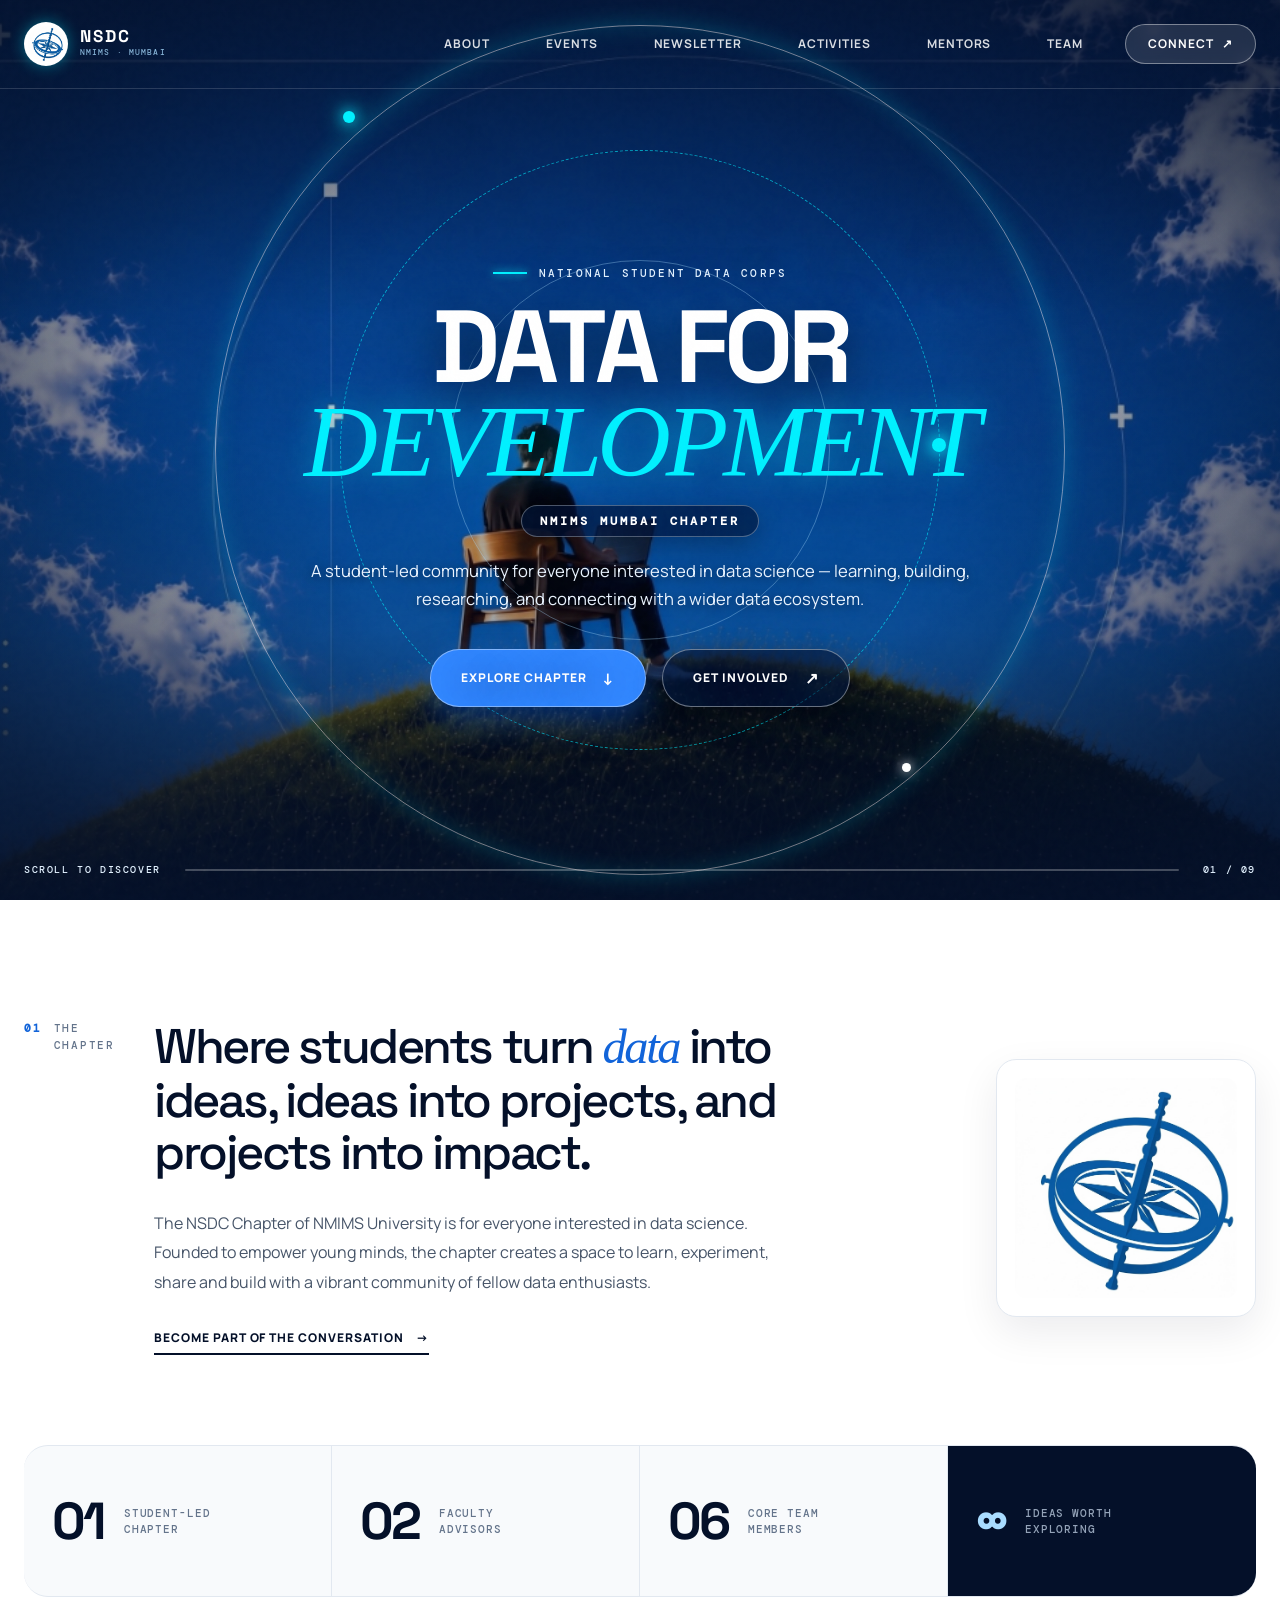
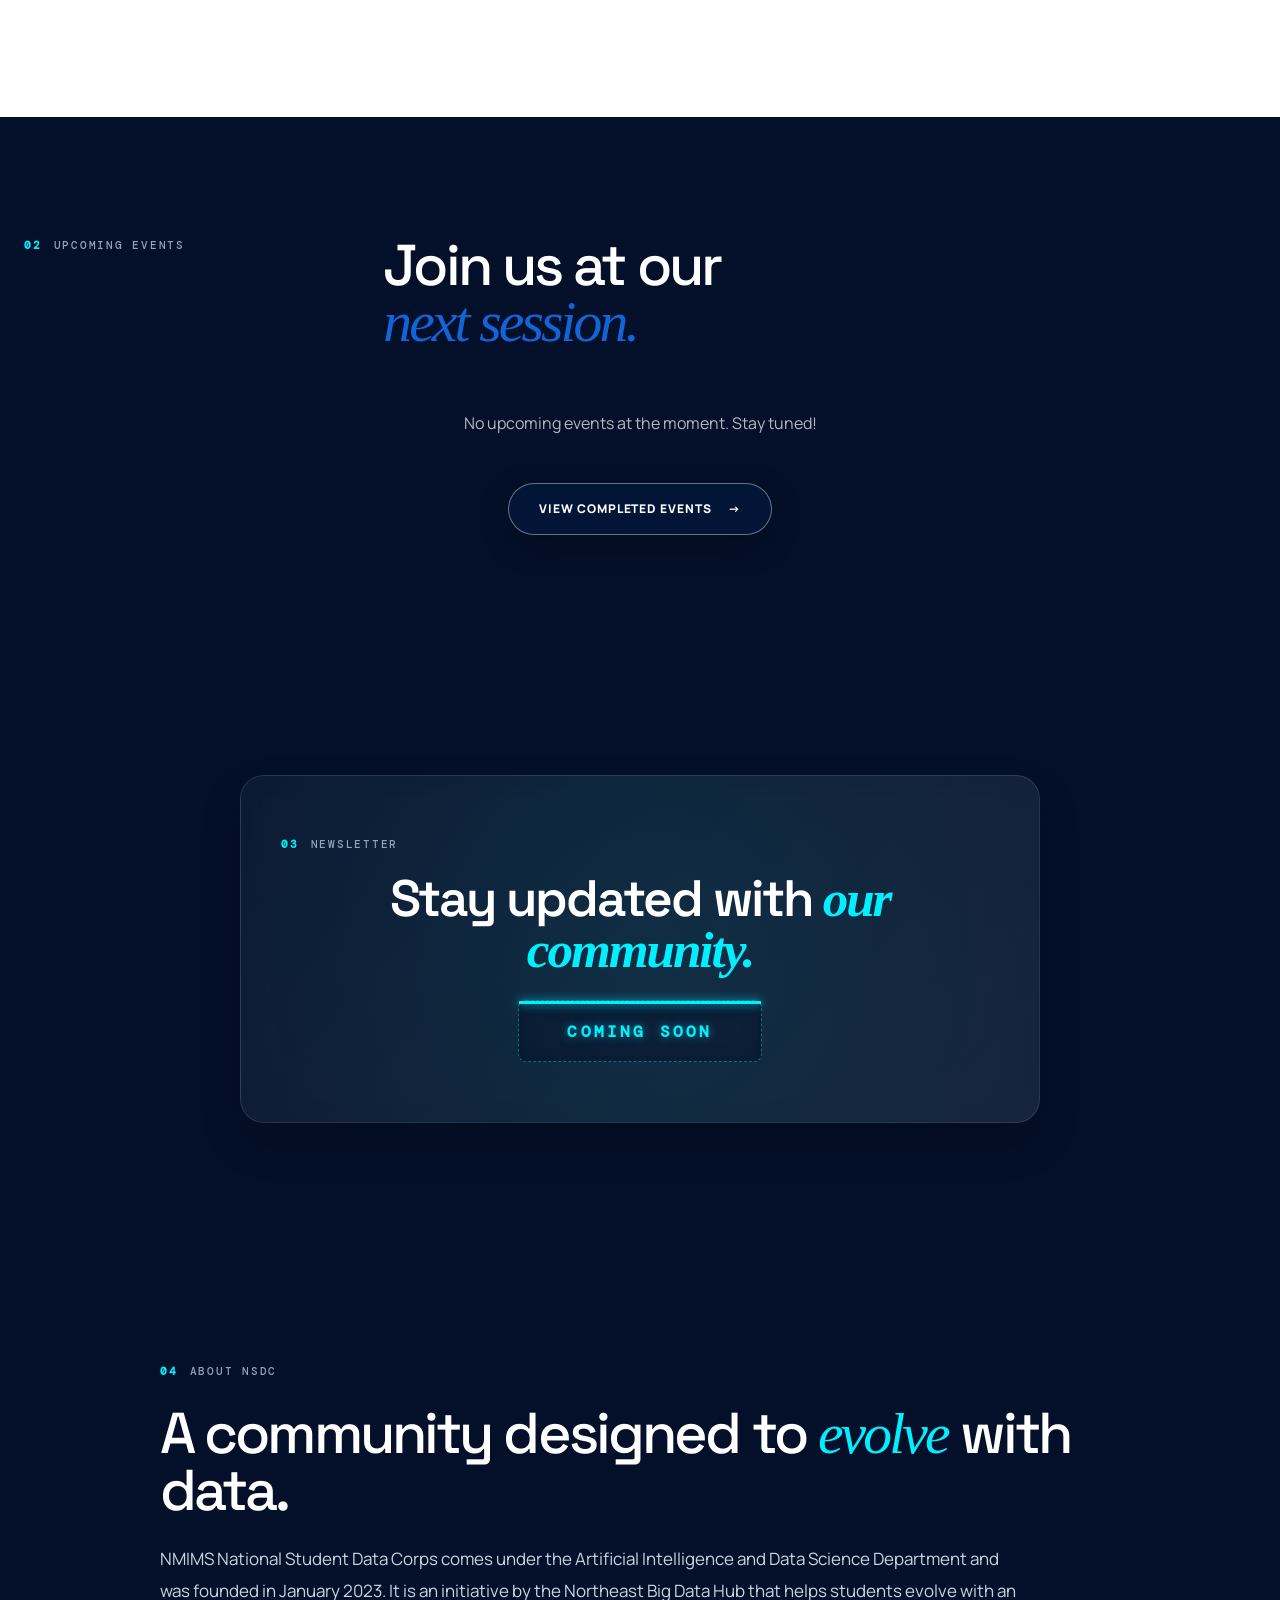
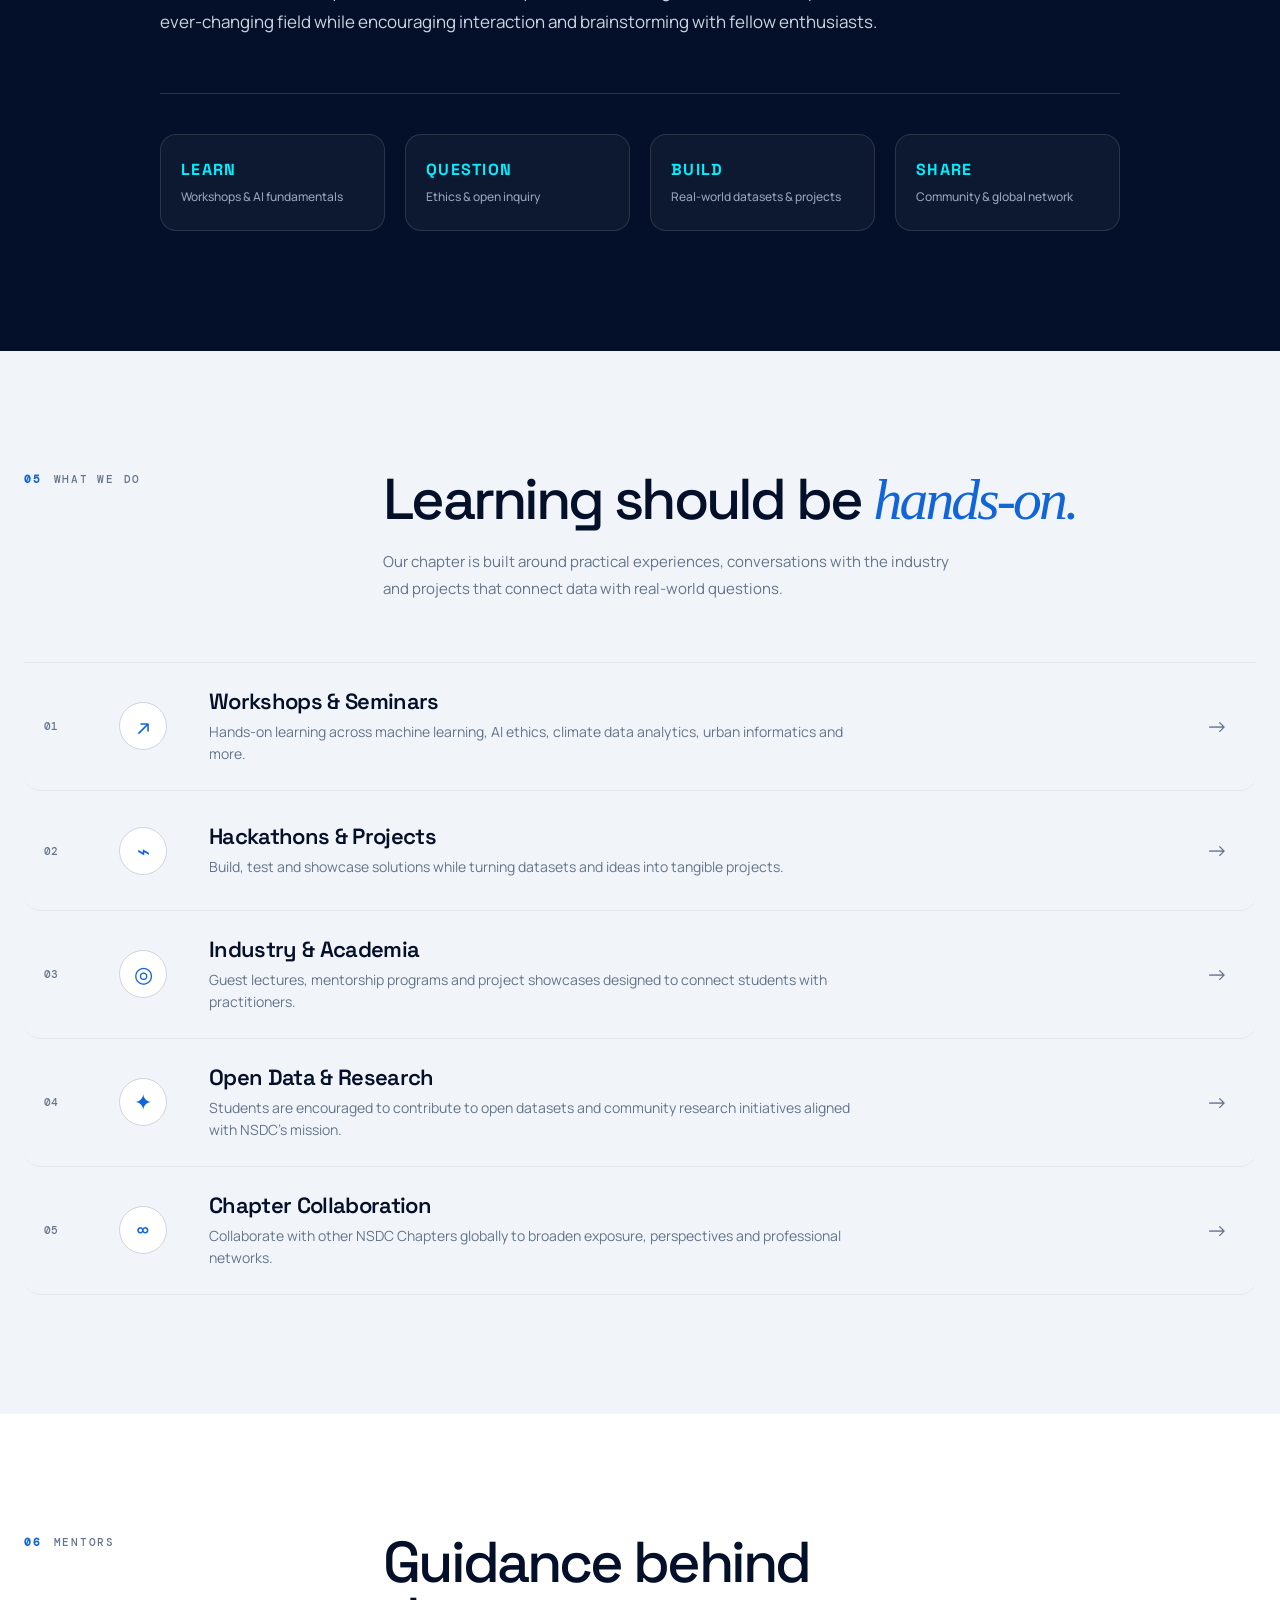
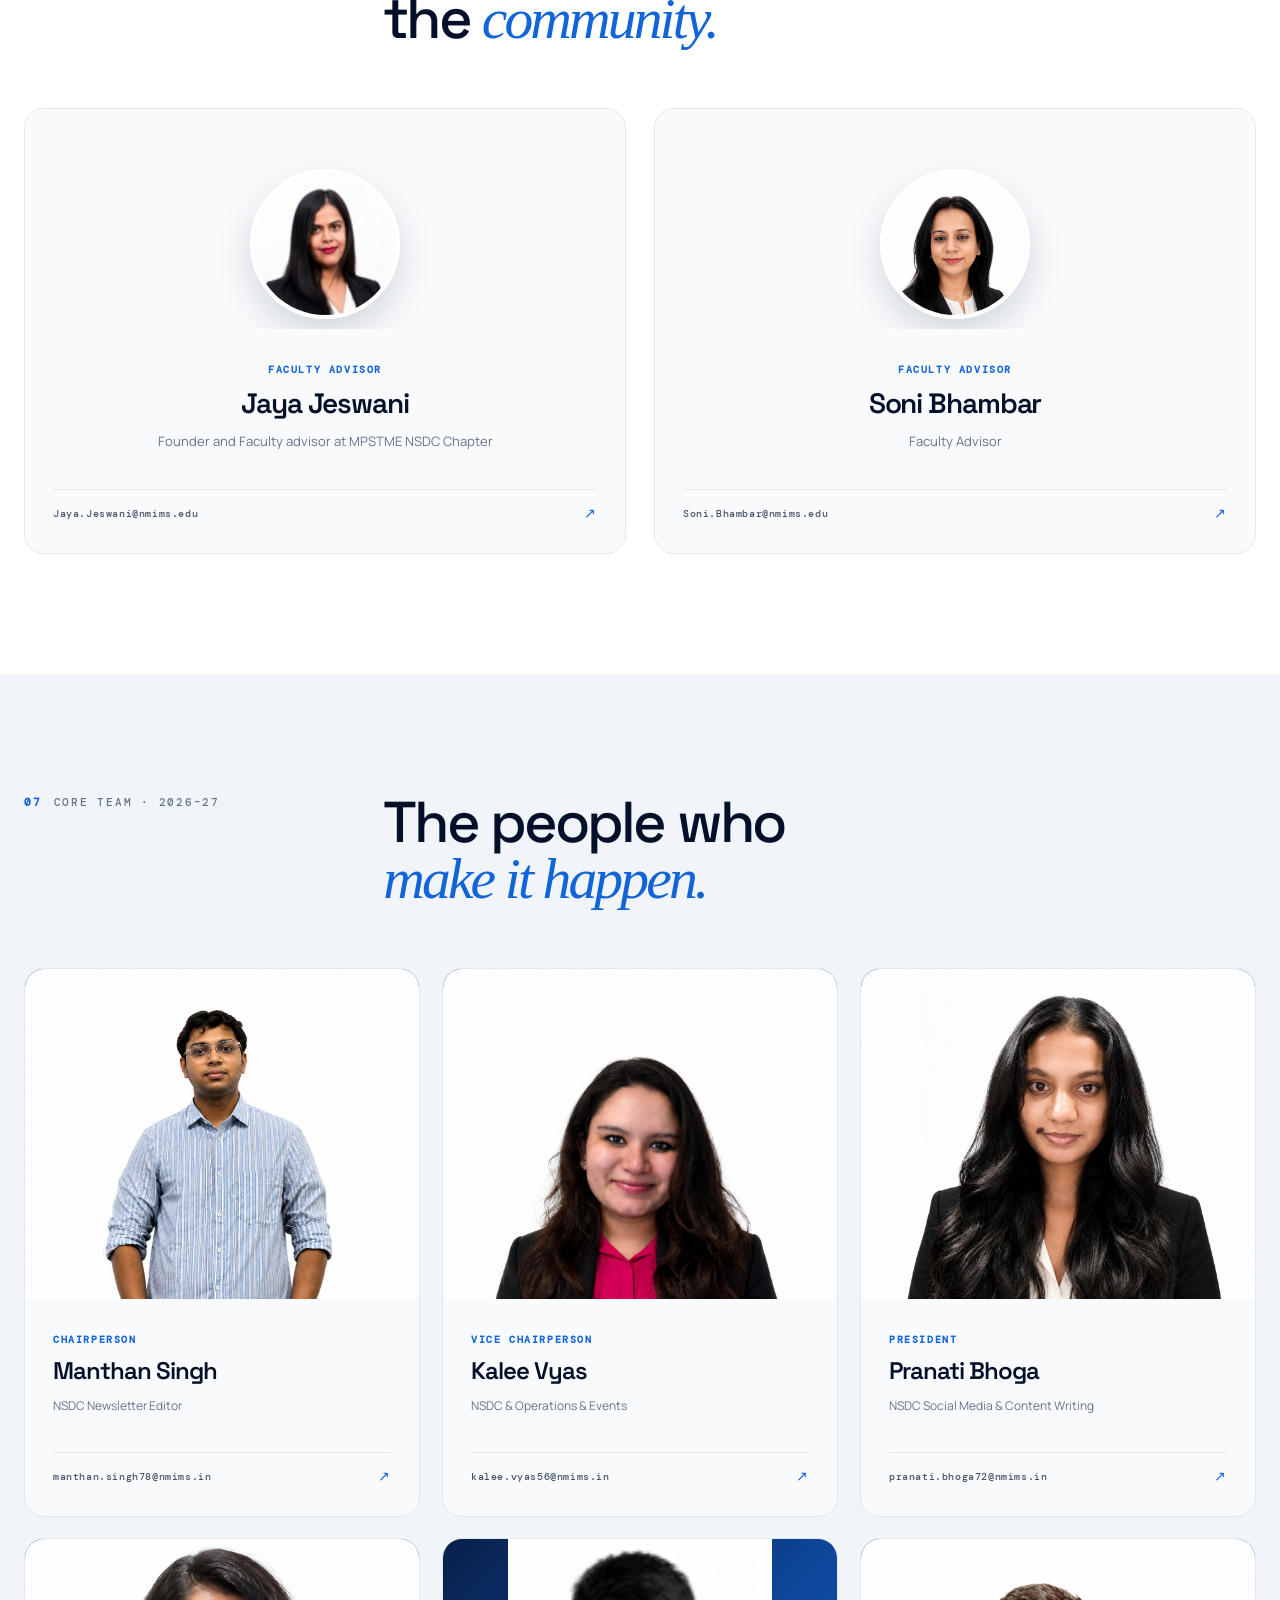
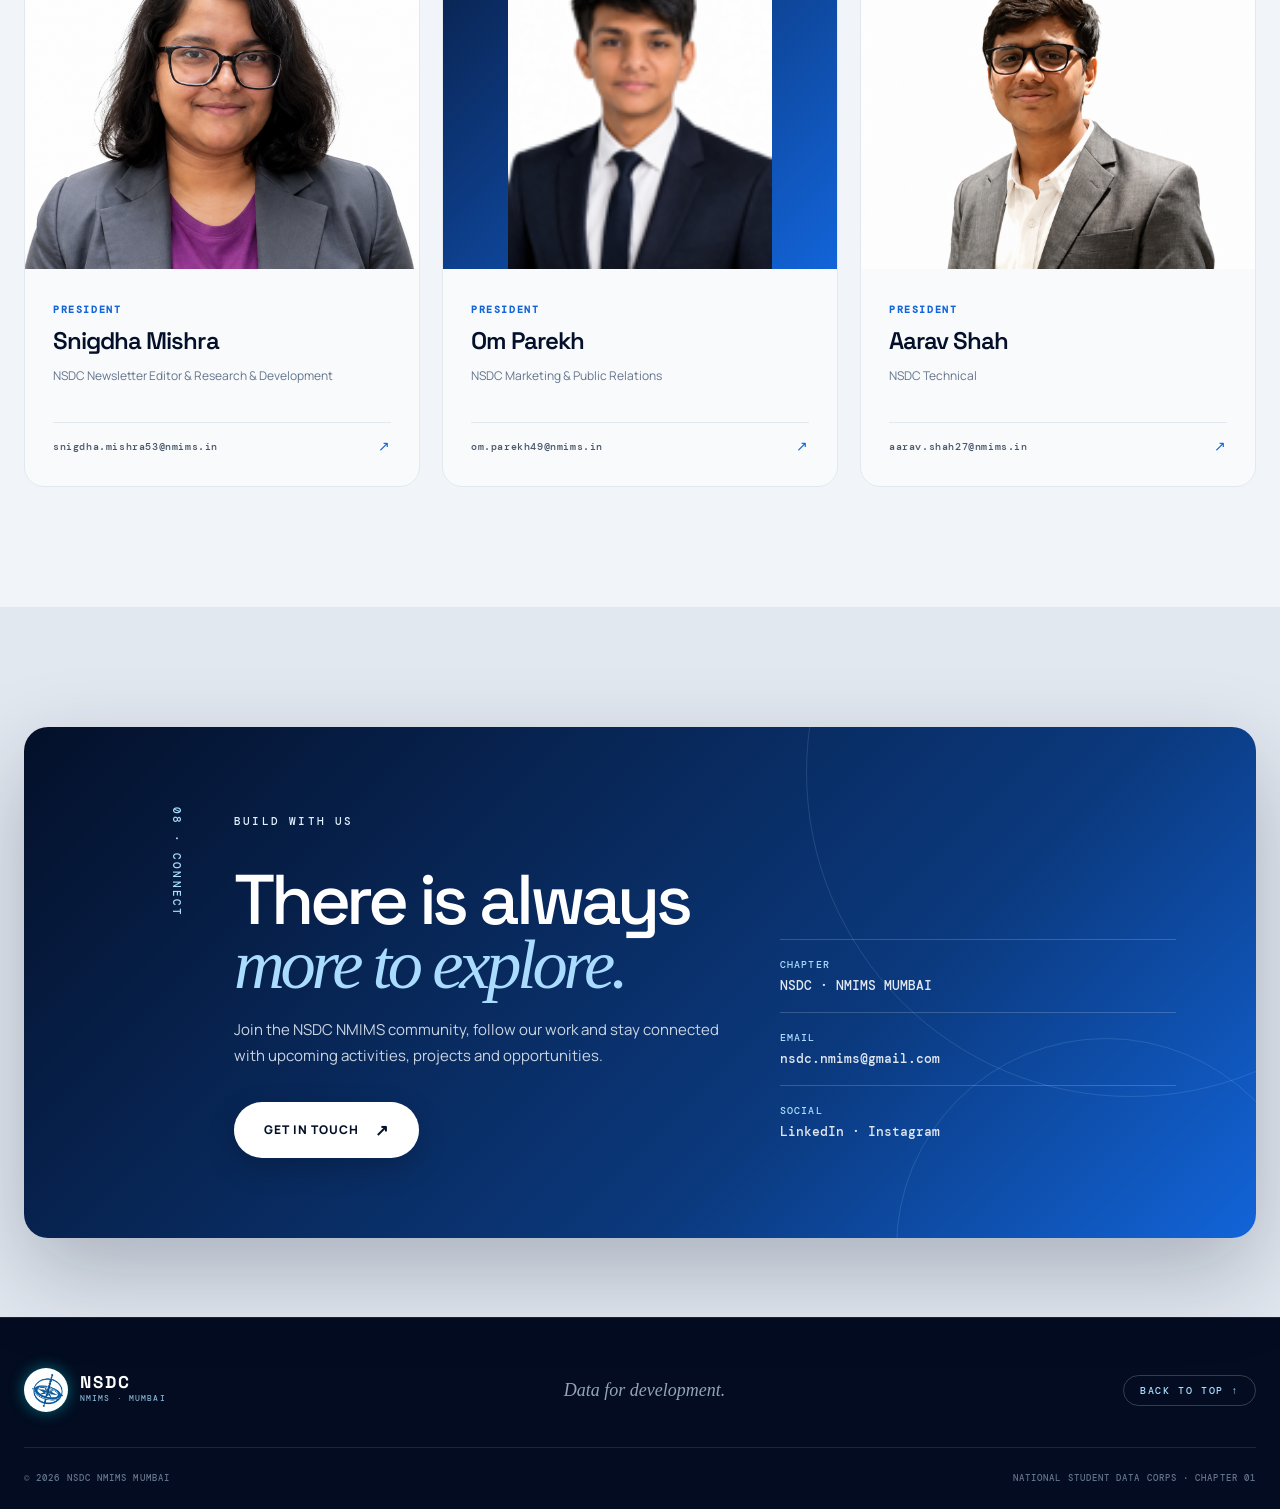
==== commit 37d56974: "Add new assets, vision_to_venture page, and update index.html" ====
--- a/index.html
+++ b/index.html
@@ -1,132 +1,511 @@
 <!DOCTYPE html>
 <html lang="en">
+
 <head>
   <meta charset="UTF-8">
   <meta name="viewport" content="width=device-width, initial-scale=1.0">
-  <meta name="description" content="National Student Data Corps — NMIMS Mumbai Chapter. A student-led community for data science, AI, research and collaboration.">
+  <meta name="description"
+    content="National Student Data Corps — NMIMS Mumbai Chapter. A student-led community for data science, AI, research and collaboration.">
   <meta name="theme-color" content="#071a3d">
   <title>NSDC NMIMS Mumbai | Data for Development</title>
   <link rel="icon" href="assets/favicon.svg" type="image/svg+xml">
-  <link rel="stylesheet" href="styles.css">
+  <link rel="stylesheet" href="styles.css?v=5">
 </head>
+
 <body>
-  <div class="noise"></div>
-
-  <header class="site-header" id="top">
+  <!-- Top Scroll Progress Bar -->
+  <div class="scroll-progress-bar" id="scrollProgressBar" aria-hidden="true"></div>
+
+  <div class="noise" aria-hidden="true"></div>
+
+  <!-- Glassmorphic Header Navigation -->
+  <header class="site-header" id="siteHeader">
     <nav class="nav container" aria-label="Primary navigation">
-      <a class="brand" href="#top" aria-label="NSDC NMIMS Mumbai home">
-        <span class="brand-mark" aria-hidden="true">
-          <span></span><span></span><span></span>
-        </span>
+      <a class="brand" href="#hero" aria-label="NSDC NMIMS Mumbai home">
+        <div class="brand-logo-wrapper">
+          <img src="assets/nsdc-logo.jpg" alt="NSDC Logo" class="brand-logo-img">
+        </div>
         <span class="brand-copy">
           <strong>NSDC</strong>
           <small>NMIMS · MUMBAI</small>
         </span>
       </a>
 
-      <button class="nav-toggle" aria-expanded="false" aria-controls="nav-links" aria-label="Open menu">
+      <button class="nav-toggle" id="navToggle" aria-expanded="false" aria-controls="nav-links" aria-label="Open menu">
         <span></span><span></span><span></span>
       </button>
 
       <div class="nav-links" id="nav-links">
-        <a href="#about">About</a>
-        <a href="#activities">Activities</a>
-        <a href="#team">Team</a>
-        <a href="#mentors">Mentors</a>
-        <a href="#connect" class="nav-cta">Connect <span>↗</span></a>
+        <a href="#about" class="nav-link" data-nav="about">About</a>
+        <a href="#events" class="nav-link" data-nav="events">Events</a>
+        <a href="#newsletter" class="nav-link" data-nav="newsletter">Newsletter</a>
+        <a href="#activities" class="nav-link" data-nav="activities">Activities</a>
+        <a href="#mentors" class="nav-link" data-nav="mentors">Mentors</a>
+        <a href="#team" class="nav-link" data-nav="team">Team</a>
+        <!-- <a href="#ideas" class="nav-link" data-nav="ideas">Ideas</a> -->
+        <a href="#connect" class="nav-cta" data-nav="connect">Connect <span>↗</span></a>
       </div>
     </nav>
   </header>
 
   <main>
-    <section class="hero hero-home" aria-label="NSDC NMIMS Mumbai">
+    <!-- Clean Main Hero Section with Updated Wallpaper & Dynamic Orbits -->
+    <section class="hero hero-home" id="hero" data-section="01" data-section-name="HOME">
       <div class="hero-wallpaper" aria-hidden="true"></div>
       <div class="hero-vignette" aria-hidden="true"></div>
-      <div class="hero-orbit orbit-one" aria-hidden="true"></div>
-      <div class="hero-orbit orbit-two" aria-hidden="true"></div>
+
+      <!-- Dynamic Interactive Orbits -->
+      <div class="hero-orbits-container" id="heroOrbitsContainer" aria-hidden="true">
+        <div class="hero-orbit orbit-one">
+          <span class="orbit-node node-1"></span>
+          <span class="orbit-node node-2"></span>
+        </div>
+        <div class="hero-orbit orbit-two">
+          <span class="orbit-node node-3"></span>
+        </div>
+        <div class="hero-orbit orbit-three"></div>
+      </div>
 
       <div class="container hero-content">
-        <div class="hero-copy reveal">
-          <p class="eyebrow"><span class="eyebrow-line"></span> NATIONAL STUDENT DATA CORPS</p>
-          <h1>DATA FOR<br><em>DEVELOPMENT.</em></h1>
-          <p class="hero-chapter">NSDC CHAPTER · NMIMS, MUMBAI</p>
-          <p class="hero-lead">A student-led community for everyone interested in data science — learning, building, researching and connecting with a wider data community.</p>
+        <div class="hero-copy reveal reveal-up">
+          <p class="eyebrow">
+            <span class="eyebrow-line"></span>
+            <span>NATIONAL STUDENT DATA CORPS</span>
+          </p>
+
+          <h1>DATA FOR<br><em>DEVELOPMENT</em></h1>
+
+          <p class="hero-chapter">NMIMS MUMBAI CHAPTER</p>
+
+          <p class="hero-lead">
+            A student-led community for everyone interested in data science — learning, building, researching, and
+            connecting with a wider data ecosystem.
+          </p>
+
           <div class="hero-actions">
-            <a href="#about" class="button button-primary">Explore our chapter <span>↓</span></a>
-            <a href="#connect" class="button button-ghost">Get involved <span>↗</span></a>
-          </div>
-        </div>
-      </div>
-
+            <a href="#about" class="button button-primary">
+              <span>Explore Chapter</span>
+              <span class="btn-icon">↓</span>
+            </a>
+            <a href="#connect" class="button button-ghost">
+              <span>Get Involved</span>
+              <span class="btn-icon">↗</span>
+            </a>
+          </div>
+        </div>
+      </div>
+
+      <!-- Interactive Bottom Scroll Indicator -->
       <div class="hero-bottom container">
-        <span>SCROLL TO DISCOVER</span>
-        <span class="scroll-line"></span>
-        <span>01 / 06</span>
-      </div>
-    </section>
-
-    <section class="intro section" id="about">
-      <div class="container split">
-        <div class="section-kicker reveal"><span>01</span><p>THE CHAPTER</p></div>
-        <div class="intro-copy reveal">
-          <p class="display-text">Where students turn <span>data</span> into ideas, ideas into projects, and projects into impact.</p>
-          <p class="body-copy">The NSDC Chapter of NMIMS University is for everyone interested in data science. Founded in April 2026, the chapter creates a space to learn, experiment, share and build with a community of fellow data enthusiasts.</p>
-          <a href="#connect" class="text-link">Become part of the conversation <span>→</span></a>
-        </div>
-      </div>
-
-      <div class="container stat-grid reveal">
-        <div class="stat-card"><strong>01</strong><span>Student-led<br>chapter</span></div>
-        <div class="stat-card"><strong>02</strong><span>Faculty<br>advisors</span></div>
-        <div class="stat-card"><strong>06</strong><span>Core team<br>members</span></div>
-        <div class="stat-card stat-card-accent"><strong>∞</strong><span>Ideas worth<br>exploring</span></div>
-      </div>
-    </section>
-
-    <section class="about-nsdc section section-dark">
-      <div class="container split split-wide">
-        <div class="about-visual reveal"><div class="about-image"><img src="assets/hero-left.jpg" alt="Open sky and landscape"><div class="about-stamp"><span>NSDC</span><strong>DATA<br>FOR<br>DEVELOPMENT</strong></div></div></div>
-        <div class="about-copy reveal"><div class="section-kicker section-kicker-light"><span>02</span><p>ABOUT NSDC</p></div><h2>A community designed to <em>evolve</em> with data.</h2><p>NMIMS National Student Data Corps comes under the Artificial Intelligence and Data Science Department and was founded in January 2023. It is an initiative by the Northeast Big Data Hub that helps students evolve with an ever-changing field while encouraging interaction and brainstorming with fellow enthusiasts.</p><div class="quote-line">LEARN · QUESTION · BUILD · SHARE</div></div>
-      </div>
-    </section>
-
-    <section class="activities section" id="activities">
+        <span id="scrollKicker">SCROLL TO DISCOVER</span>
+        <span class="scroll-line">
+          <span class="scroll-line-fill" id="scrollLineFill"></span>
+        </span>
+        <span id="sectionCounter">01 / 09</span>
+      </div>
+    </section>
+
+    <!-- Section 01 - The Chapter (With Gyroscope Image Beside Text) -->
+    <section class="intro section" id="about" data-section="01" data-section-name="THE CHAPTER">
+      <div class="container split intro-split">
+        <div class="section-kicker reveal reveal-up">
+          <span>01</span>
+          <p>THE CHAPTER</p>
+        </div>
+        <div class="intro-main">
+          <div class="intro-copy reveal reveal-up reveal-delay">
+            <p class="display-text">Where students turn <span>data</span> into ideas, ideas into projects, and projects
+              into impact.</p>
+            <p class="body-copy">The NSDC Chapter of NMIMS University is for everyone interested in data science.
+              Founded to empower young minds, the chapter creates a space to learn, experiment, share and build with a
+              vibrant community of fellow data enthusiasts.</p>
+            <a href="#connect" class="text-link">Become part of the conversation <span>→</span></a>
+          </div>
+
+          <!-- Gyroscope Graphic Image beside text in Section 01 -->
+          <div class="intro-visual reveal reveal-scale">
+            <div class="intro-graphic-card">
+              <img src="assets/gyroscope-graphic.jpg" alt="NSDC Gyroscope Emblem" class="intro-gyro-img">
+            </div>
+          </div>
+        </div>
+      </div>
+
+      <div class="container stat-grid reveal reveal-up">
+        <div class="stat-card" data-count="1">
+          <strong class="count-num" data-target="1">01</strong>
+          <span>Student-led<br>chapter</span>
+        </div>
+        <div class="stat-card" data-count="2">
+          <strong class="count-num" data-target="2">02</strong>
+          <span>Faculty<br>advisors</span>
+        </div>
+        <div class="stat-card" data-count="6">
+          <strong class="count-num" data-target="6">06</strong>
+          <span>Core team<br>members</span>
+        </div>
+        <div class="stat-card stat-card-accent">
+          <strong>∞</strong>
+          <span>Ideas worth<br>exploring</span>
+        </div>
+      </div>
+    </section>
+
+
+    <!-- Upcoming Events Section -->
+    <section class="events section section-dark" id="events" data-section="02" data-section-name="EVENTS">
       <div class="container">
-        <div class="section-heading reveal"><div class="section-kicker"><span>03</span><p>WHAT WE DO</p></div><div><h2>Learning should be <em>hands-on.</em></h2><p>Our chapter is built around practical experiences, conversations with the industry and projects that connect data with real-world questions.</p></div></div>
+        <div class="section-heading reveal reveal-up">
+          <div class="section-kicker section-kicker-light">
+            <span>02</span>
+            <p>UPCOMING EVENTS</p>
+          </div>
+          <div>
+            <h2>Join us at our <br><em>next session.</em></h2>
+          </div>
+        </div>
+
+        <div id="no-events-message" style="text-align: center; margin-top: 2rem; opacity: 0.7;">
+          <p>No upcoming events at the moment. Stay tuned!</p>
+        </div>
+
+        <div style="text-align: center; margin-top: 3rem;">
+          <a href="completed.html" class="button button-ghost">View Completed Events <span>→</span></a>
+        </div>
+      </div>
+    </section>
+    <!-- Newsletter Section (Coming Soon) -->
+    <section class="newsletter section section-dark" id="newsletter" data-section="03" data-section-name="NEWSLETTER">
+      <div class="container newsletter-container">
+        <div class="newsletter-box reveal reveal-scale">
+          <div class="section-kicker section-kicker-light">
+            <span>03</span>
+            <p>NEWSLETTER</p>
+          </div>
+          <div class="newsletter-content">
+            <h2>Stay updated with <em>our community.</em></h2>
+            <div class="coming-soon-slipboard">
+              <span class="slipboard-text">Coming Soon</span>
+            </div>
+          </div>
+        </div>
+      </div>
+    </section>
+
+    <!-- About NSDC Dark Section -->
+    <section class="about-nsdc section section-dark" id="about-nsdc" data-section="04" data-section-name="ABOUT NSDC">
+      <div class="container about-clean-container">
+        <div class="about-copy reveal reveal-up">
+          <div class="section-kicker section-kicker-light">
+            <span>04</span>
+            <p>ABOUT NSDC</p>
+          </div>
+          <h2>A community designed to <em>evolve</em> with data.</h2>
+          <p class="about-lead">NMIMS National Student Data Corps comes under the Artificial Intelligence and Data
+            Science Department and was founded in January 2023. It is an initiative by the Northeast Big Data Hub that
+            helps students evolve with an ever-changing field while encouraging interaction and brainstorming with
+            fellow enthusiasts.</p>
+
+          <div class="about-pillars">
+            <div class="pillar-box">
+              <strong>LEARN</strong>
+              <span>Workshops & AI fundamentals</span>
+            </div>
+            <div class="pillar-box">
+              <strong>QUESTION</strong>
+              <span>Ethics & open inquiry</span>
+            </div>
+            <div class="pillar-box">
+              <strong>BUILD</strong>
+              <span>Real-world datasets & projects</span>
+            </div>
+            <div class="pillar-box">
+              <strong>SHARE</strong>
+              <span>Community & global network</span>
+            </div>
+          </div>
+        </div>
+      </div>
+    </section>
+
+    <!-- Activities Section -->
+    <section class="activities section" id="activities" data-section="05" data-section-name="WHAT WE DO">
+      <div class="container">
+        <div class="section-heading reveal reveal-up">
+          <div class="section-kicker">
+            <span>05</span>
+            <p>WHAT WE DO</p>
+          </div>
+          <div>
+            <h2>Learning should be <em>hands-on.</em></h2>
+            <p>Our chapter is built around practical experiences, conversations with the industry and projects that
+              connect data with real-world questions.</p>
+          </div>
+        </div>
+
         <div class="activity-list">
-          <article class="activity reveal"><span class="activity-number">01</span><div class="activity-icon">↗</div><div><h3>Workshops & Seminars</h3><p>Hands-on learning across machine learning, AI ethics, climate data analytics, urban informatics and more.</p></div><span class="activity-arrow">→</span></article>
-          <article class="activity reveal"><span class="activity-number">02</span><div class="activity-icon">⌁</div><div><h3>Hackathons & Projects</h3><p>Build, test and showcase solutions while turning datasets and ideas into tangible projects.</p></div><span class="activity-arrow">→</span></article>
-          <article class="activity reveal"><span class="activity-number">03</span><div class="activity-icon">◎</div><div><h3>Industry & Academia</h3><p>Guest lectures, mentorship programs and project showcases designed to connect students with practitioners.</p></div><span class="activity-arrow">→</span></article>
-          <article class="activity reveal"><span class="activity-number">04</span><div class="activity-icon">✦</div><div><h3>Open Data & Research</h3><p>Students are encouraged to contribute to open datasets and community research initiatives aligned with NSDC’s mission.</p></div><span class="activity-arrow">→</span></article>
-          <article class="activity reveal"><span class="activity-number">05</span><div class="activity-icon">∞</div><div><h3>Chapter Collaboration</h3><p>Collaborate with other NSDC Chapters globally to broaden exposure, perspectives and professional networks.</p></div><span class="activity-arrow">→</span></article>
-        </div>
-      </div>
-    </section>
-
-    <section class="people section section-light" id="mentors">
-      <div class="container"><div class="section-heading reveal"><div class="section-kicker"><span>04</span><p>MENTORS</p></div><div><h2>Guidance behind<br>the <em>community.</em></h2></div></div>
+          <article class="activity reveal reveal-up" data-delay="1">
+            <span class="activity-number">01</span>
+            <div class="activity-icon">↗</div>
+            <div>
+              <h3>Workshops & Seminars</h3>
+              <p>Hands-on learning across machine learning, AI ethics, climate data analytics, urban informatics and
+                more.</p>
+            </div>
+            <span class="activity-arrow">→</span>
+          </article>
+          <article class="activity reveal reveal-up" data-delay="2">
+            <span class="activity-number">02</span>
+            <div class="activity-icon">⌁</div>
+            <div>
+              <h3>Hackathons & Projects</h3>
+              <p>Build, test and showcase solutions while turning datasets and ideas into tangible projects.</p>
+            </div>
+            <span class="activity-arrow">→</span>
+          </article>
+          <article class="activity reveal reveal-up" data-delay="3">
+            <span class="activity-number">03</span>
+            <div class="activity-icon">◎</div>
+            <div>
+              <h3>Industry & Academia</h3>
+              <p>Guest lectures, mentorship programs and project showcases designed to connect students with
+                practitioners.</p>
+            </div>
+            <span class="activity-arrow">→</span>
+          </article>
+          <article class="activity reveal reveal-up" data-delay="4">
+            <span class="activity-number">04</span>
+            <div class="activity-icon">✦</div>
+            <div>
+              <h3>Open Data & Research</h3>
+              <p>Students are encouraged to contribute to open datasets and community research initiatives aligned with
+                NSDC’s mission.</p>
+            </div>
+            <span class="activity-arrow">→</span>
+          </article>
+          <article class="activity reveal reveal-up" data-delay="5">
+            <span class="activity-number">05</span>
+            <div class="activity-icon">∞</div>
+            <div>
+              <h3>Chapter Collaboration</h3>
+              <p>Collaborate with other NSDC Chapters globally to broaden exposure, perspectives and professional
+                networks.</p>
+            </div>
+            <span class="activity-arrow">→</span>
+          </article>
+        </div>
+      </div>
+    </section>
+
+    <!-- Mentors Section -->
+    <section class="people section section-light" id="mentors" data-section="06" data-section-name="MENTORS">
+      <div class="container">
+        <div class="section-heading reveal reveal-up">
+          <div class="section-kicker">
+            <span>06</span>
+            <p>MENTORS</p>
+          </div>
+          <div>
+            <h2>Guidance behind <br>the <em>community.</em></h2>
+          </div>
+        </div>
         <div class="mentor-grid">
-          <article class="person-card mentor-card reveal"><div class="person-photo"><img src="assets/jaya-jeswani.jpg" alt="Jaya Jeswani"></div><div class="person-info"><span>FACULTY ADVISOR</span><h3>Jaya Jeswani</h3><p>Founder and Faculty advisor at MPSTME NSDC Chapter</p><a href="mailto:Jaya.Jeswani@nmims.edu">Jaya.Jeswani@nmims.edu <span>↗</span></a></div></article>
-          <article class="person-card mentor-card reveal"><div class="person-photo"><img src="assets/soni-bhambar.jpg" alt="Soni Bhambar"></div><div class="person-info"><span>FACULTY ADVISOR</span><h3>Soni Bhambar</h3><p>Faculty Advisor</p><a href="mailto:Soni.Bhambar@nmims.edu">Soni.Bhambar@nmims.edu <span>↗</span></a></div></article>
-        </div>
-      </div>
-    </section>
-
-    <section class="team section" id="team"><div class="container"><div class="section-heading reveal"><div class="section-kicker"><span>05</span><p>CORE TEAM · 2026–27</p></div><div><h2>The people who<br><em>make it happen.</em></h2></div></div>
-      <div class="team-grid">
-        <article class="person-card reveal"><div class="person-photo"><img src="assets/manthan-singh.jpg" alt="Manthan Singh"></div><div class="person-info"><span>CHAIRPERSON</span><h3>Manthan Singh</h3><p>NSDC Newsletter Editor</p><a href="mailto:manthan.singh78@nmims.in">Email <span>↗</span></a></div></article>
-        <article class="person-card reveal"><div class="person-photo"><img src="assets/kalee-vyas.jpg" alt="Kalee Vyas"></div><div class="person-info"><span>VICE CHAIRPERSON</span><h3>Kalee Vyas</h3><p>NSDC & Operations & Events</p><a href="mailto:kalee.vyas56@nmims.in">Email <span>↗</span></a></div></article>
-        <article class="person-card reveal"><div class="person-photo"><img src="assets/pranati-bhoga.jpg" alt="Pranati Bhoga"></div><div class="person-info"><span>PRESIDENT</span><h3>Pranati Bhoga</h3><p>NSDC Social Media & Content Writing</p><a href="mailto:pranati.bhoga72@nmims.in">Email <span>↗</span></a></div></article>
-        <article class="person-card reveal"><div class="person-photo"><img src="assets/snigdha-mishra.jpg" alt="Snigdha Mishra"></div><div class="person-info"><span>PRESIDENT</span><h3>Snigdha Mishra</h3><p>NSDC Newsletter Editor & Research & Development</p><a href="mailto:snigdha.mishra53@nmims.in">Email <span>↗</span></a></div></article>
-        <article class="person-card reveal"><div class="person-photo"><img src="assets/om-parekh.jpg" alt="Om Parekh"></div><div class="person-info"><span>PRESIDENT</span><h3>Om Parekh</h3><p>NSDC Marketing & Public Relations</p><a href="mailto:om.parekh49@nmims.in">Email <span>↗</span></a></div></article>
-        <article class="person-card reveal"><div class="person-photo"><img src="assets/aarav-shah.jpg" alt="Aarav Shah"></div><div class="person-info"><span>PRESIDENT</span><h3>Aarav Shah</h3><p>NSDC Technical</p><a href="mailto:aarav.shah27@nmims.in">Email <span>↗</span></a></div></article>
-      </div>
-    </div></section>
-
-    <section class="connect section" id="connect"><div class="container"><div class="connect-box reveal"><div class="connect-kicker">06 · CONNECT</div><div class="connect-main"><p class="eyebrow">BUILD WITH US</p><h2>There is always<br><em>more to explore.</em></h2><p>Join the NSDC NMIMS community, follow our work and stay connected with upcoming activities, projects and opportunities.</p><a class="button button-light" href="mailto:nsdc.nmims@gmail.com">Get in touch <span>↗</span></a></div><div class="connect-side"><div><small>CHAPTER</small><p>NSDC · NMIMS MUMBAI</p></div><div><small>EMAIL</small><a href="mailto:nsdc.nmims@gmail.com">nsdc.nmims@gmail.com</a></div><div><small>SOCIAL</small><p>LinkedIn · Instagram</p></div></div></div></div></section>
+          <article class="person-card mentor-card reveal reveal-up">
+            <div class="person-photo">
+              <img src="assets/jaya ma_am.jpg" alt="Jaya Jeswani" loading="lazy">
+            </div>
+            <div class="person-info">
+              <span>FACULTY ADVISOR</span>
+              <h3>Jaya Jeswani</h3>
+              <p>Founder and Faculty advisor at MPSTME NSDC Chapter</p>
+              <a href="mailto:Jaya.Jeswani@nmims.edu">Jaya.Jeswani@nmims.edu <span>↗</span></a>
+            </div>
+          </article>
+          <article class="person-card mentor-card reveal reveal-up reveal-delay">
+            <div class="person-photo">
+              <img src="assets/soni ma_am.png" alt="Soni Bhambar" loading="lazy">
+            </div>
+            <div class="person-info">
+              <span>FACULTY ADVISOR</span>
+              <h3>Soni Bhambar</h3>
+              <p>Faculty Advisor</p>
+              <a href="mailto:Soni.Bhambar@nmims.edu">Soni.Bhambar@nmims.edu <span>↗</span></a>
+            </div>
+          </article>
+        </div>
+      </div>
+    </section>
+
+    <!-- Team Section -->
+    <section class="team section" id="team" data-section="07" data-section-name="CORE TEAM">
+      <div class="container">
+        <div class="section-heading reveal reveal-up">
+          <div class="section-kicker">
+            <span>07</span>
+            <p>CORE TEAM · 2026–27</p>
+          </div>
+          <div>
+            <h2>The people who <br><em>make it happen.</em></h2>
+          </div>
+        </div>
+        <div class="team-grid">
+          <article class="person-card reveal reveal-up">
+            <div class="person-photo">
+              <img src="assets/manthan.png" alt="Manthan Singh" loading="lazy">
+            </div>
+            <div class="person-info">
+              <span>CHAIRPERSON</span>
+              <h3>Manthan Singh</h3>
+              <p>NSDC Newsletter Editor</p>
+              <a href="mailto:manthan.singh78@nmims.in">manthan.singh78@nmims.in <span>↗</span></a>
+            </div>
+          </article>
+          <article class="person-card reveal reveal-up">
+            <div class="person-photo">
+              <img src="assets/kalee.png" alt="Kalee Vyas" loading="lazy">
+            </div>
+            <div class="person-info">
+              <span>VICE CHAIRPERSON</span>
+              <h3>Kalee Vyas</h3>
+              <p>NSDC & Operations & Events</p>
+              <a href="mailto:kalee.vyas56@nmims.in">kalee.vyas56@nmims.in <span>↗</span></a>
+            </div>
+          </article>
+          <article class="person-card reveal reveal-up">
+            <div class="person-photo">
+              <img src="assets/pranati.png" alt="Pranati Bhoga" loading="lazy">
+            </div>
+            <div class="person-info">
+              <span>PRESIDENT</span>
+              <h3>Pranati Bhoga</h3>
+              <p>NSDC Social Media & Content Writing</p>
+              <a href="mailto:pranati.bhoga72@nmims.in">pranati.bhoga72@nmims.in <span>↗</span></a>
+            </div>
+          </article>
+          <article class="person-card reveal reveal-up">
+            <div class="person-photo">
+              <img src="assets/snigdha.png" alt="Snigdha Mishra" loading="lazy">
+            </div>
+            <div class="person-info">
+              <span>PRESIDENT</span>
+              <h3>Snigdha Mishra</h3>
+              <p>NSDC Newsletter Editor & Research & Development</p>
+              <a href="mailto:snigdha.mishra53@nmims.in">snigdha.mishra53@nmims.in <span>↗</span></a>
+            </div>
+          </article>
+          <article class="person-card reveal reveal-up">
+            <div class="person-photo">
+              <img src="assets/om.png" alt="Om Parekh" loading="lazy" style="object-fit: contain; object-position: center;">
+            </div>
+            <div class="person-info">
+              <span>PRESIDENT</span>
+              <h3>Om Parekh</h3>
+              <p>NSDC Marketing & Public Relations</p>
+              <a href="mailto:om.parekh49@nmims.in">om.parekh49@nmims.in <span>↗</span></a>
+            </div>
+          </article>
+          <article class="person-card reveal reveal-up">
+            <div class="person-photo">
+              <img src="assets/aarav.png" alt="Aarav Shah" loading="lazy">
+            </div>
+            <div class="person-info">
+              <span>PRESIDENT</span>
+              <h3>Aarav Shah</h3>
+              <p>NSDC Technical</p>
+              <a href="mailto:aarav.shah27@nmims.in">aarav.shah27@nmims.in <span>↗</span></a>
+            </div>
+          </article>
+        </div>
+      </div>
+    </section>
+
+
+
+    <!-- Idea Canvas Section (Temporarily Disabled)
+    <section class="ideas section" id="ideas" data-section="08" data-section-name="COMMUNITY IDEAS">
+      <div class="container">
+        <div class="section-heading reveal reveal-up">
+          <div class="section-kicker">
+            <span>08</span>
+            <p>COMMUNITY IDEAS</p>
+          </div>
+          <div>
+            <h2>What should we <br><em>build next?</em></h2>
+            <p>Leave a sticker on our canvas to share your ideas, requests, or feedback. We're listening!</p>
+          </div>
+        </div>
+        
+        <div class="idea-canvas-wrapper reveal reveal-scale">
+          <div class="idea-controls">
+            <input type="text" id="ideaInput" placeholder="Type your idea here..." maxlength="40">
+            <button id="addIdeaBtn" class="button button-primary">Add Sticker</button>
+          </div>
+          <div class="idea-canvas" id="ideaCanvas">
+            <div class="sticker" style="top: 20%; left: 15%; transform: rotate(-5deg); background: #ffd6a5;">More AI Workshops!</div>
+            <div class="sticker" style="top: 45%; left: 60%; transform: rotate(8deg); background: #caffbf;">Hackathons 🚀</div>
+          </div>
+        </div>
+      </div>
+    </section>
+    -->
+
+    <!-- Connect Section -->
+    <section class="connect section" id="connect" data-section="08" data-section-name="CONNECT">
+      <div class="container">
+        <div class="connect-box reveal reveal-scale">
+          <div class="connect-kicker">08 · CONNECT</div>
+          <div class="connect-main">
+            <p class="eyebrow">BUILD WITH US</p>
+            <h2>There is always <br><em>more to explore.</em></h2>
+            <p>Join the NSDC NMIMS community, follow our work and stay connected with upcoming activities, projects and
+              opportunities.</p>
+            <a class="button button-light" href="mailto:nsdc.nmims@gmail.com">
+              <span>Get in touch</span>
+              <span class="btn-icon">↗</span>
+            </a>
+          </div>
+          <div class="connect-side">
+            <div>
+              <small>CHAPTER</small>
+              <p>NSDC · NMIMS MUMBAI</p>
+            </div>
+            <div>
+              <small>EMAIL</small>
+              <a href="mailto:nsdc.nmims@gmail.com">nsdc.nmims@gmail.com</a>
+            </div>
+            <div>
+              <small>SOCIAL</small>
+              <p><a href="https://in.linkedin.com/in/national-student-data-community-nsdc-3b4303435?trk=public_post_feed-actor-name" target="_blank" rel="noopener noreferrer">LinkedIn</a> · Instagram</p>
+            </div>
+          </div>
+        </div>
+      </div>
+    </section>
   </main>
 
-  <footer class="footer"><div class="container"><div class="footer-top"><a class="brand footer-brand" href="#top"><span class="brand-mark" aria-hidden="true"><span></span><span></span><span></span></span><span class="brand-copy"><strong>NSDC</strong><small>NMIMS · MUMBAI</small></span></a><p>Data for development.</p><a href="#top" class="back-top">BACK TO TOP ↑</a></div><div class="footer-bottom"><span>© 2026 NSDC NMIMS MUMBAI</span><span>NATIONAL STUDENT DATA CORPS · CHAPTER 01</span></div></div></footer>
+  <footer class="footer">
+    <div class="container">
+      <div class="footer-top">
+        <a class="brand footer-brand" href="#hero">
+          <div class="brand-logo-wrapper">
+            <img src="assets/nsdc-logo.jpg" alt="NSDC Logo" class="brand-logo-img">
+          </div>
+          <span class="brand-copy">
+            <strong>NSDC</strong>
+            <small>NMIMS · MUMBAI</small>
+          </span>
+        </a>
+        <p>Data for development.</p>
+        <a href="#hero" class="back-top">BACK TO TOP ↑</a>
+      </div>
+      <div class="footer-bottom">
+        <span>© <span id="year">2026</span> NSDC NMIMS MUMBAI</span>
+        <span>NATIONAL STUDENT DATA CORPS · CHAPTER 01</span>
+      </div>
+    </div>
+  </footer>
+
   <script src="script.js"></script>
 </body>
+
 </html>
--- a/styles.css
+++ b/styles.css
@@ -1,13 +1,1490 @@
-@import url('https://fonts.googleapis.com/css2?family=DM+Mono:wght@400;500&family=Manrope:wght@400;500;600;700;800&family=Space+Grotesk:wght@400;500;600;700&display=swap');
-
-:root{--ink:#071a3d;--ink-2:#0d2859;--blue:#1264d9;--blue-bright:#3187ff;--sky:#eaf4ff;--paper:#f7f9fc;--white:#fff;--muted:#6c7890;--line:#d9e1ec;--soft:#edf3fa;--accent:#a9dcff;--max:1240px;--radius:26px}*{box-sizing:border-box;margin:0;padding:0}html{scroll-behavior:smooth}body{font-family:Manrope,Arial,sans-serif;color:var(--ink);background:var(--paper);overflow-x:hidden}a{color:inherit;text-decoration:none}img{display:block;max-width:100%}button{font:inherit}.container{width:min(calc(100% - 48px),var(--max));margin-inline:auto}.noise{position:fixed;inset:0;pointer-events:none;z-index:100;opacity:.025;background-image:url("data:image/svg+xml,%3Csvg viewBox='0 0 160 160' xmlns='http://www.w3.org/2000/svg'%3E%3Cfilter id='n'%3E%3CfeTurbulence type='fractalNoise' baseFrequency='.8' numOctaves='3' stitchTiles='stitch'/%3E%3C/filter%3E%3Crect width='100%25' height='100%25' filter='url(%23n)' opacity='.7'/%3E%3C/svg%3E")}
-.site-header{position:absolute;z-index:20;top:0;left:0;width:100%;color:#fff}.nav{height:88px;display:flex;align-items:center;justify-content:space-between;border-bottom:1px solid rgba(255,255,255,.22)}.brand{display:flex;align-items:center;gap:12px}.brand-mark{position:relative;width:35px;height:35px;border:1.5px solid rgba(255,255,255,.9);border-radius:50%;display:grid;place-items:center}.brand-mark:before,.brand-mark:after{content:"";position:absolute;border:1px solid rgba(255,255,255,.75);border-radius:50%}.brand-mark:before{width:25px;height:13px}.brand-mark:after{width:13px;height:25px}.brand-mark span{position:absolute;width:4px;height:4px;background:#fff;border-radius:50%}.brand-mark span:nth-child(1){top:-3px}.brand-mark span:nth-child(2){bottom:-3px}.brand-mark span:nth-child(3){right:-3px}.brand-copy{display:flex;flex-direction:column;line-height:1}.brand-copy strong{font:700 17px/1 Space Grotesk,sans-serif;letter-spacing:.12em}.brand-copy small{font:500 7px/1.8 DM Mono,monospace;letter-spacing:.14em;opacity:.72}.nav-links{display:flex;align-items:center;gap:34px;font-size:12px;font-weight:700;letter-spacing:.07em;text-transform:uppercase}.nav-links a{opacity:.82;transition:.25s}.nav-links a:hover{opacity:1}.nav-cta{padding:11px 16px;border:1px solid rgba(255,255,255,.35);border-radius:99px;opacity:1!important}.nav-toggle{display:none;background:none;border:0;color:#fff;width:38px}.nav-toggle span{display:block;height:1px;background:#fff;margin:6px 0}
-.hero{min-height:100vh;position:relative;isolation:isolate;overflow:hidden;background:linear-gradient(120deg,#04183b 0%,#0b3b88 52%,#1374dc 100%);color:#fff}.hero:after{content:"";position:absolute;inset:0;background:linear-gradient(90deg,rgba(3,19,48,.8),rgba(8,48,108,.28) 62%,rgba(6,31,70,.45));z-index:-1}.hero-sky{position:absolute;inset:0;background-size:cover;background-position:center;opacity:.2;mix-blend-mode:screen;z-index:-3}.hero-sky-left{background-image:url("assets/hero-left.jpg");clip-path:polygon(0 0,45% 0,57% 100%,0 100%)}.hero-sky-right{background-image:url("assets/hero-right.jpg");clip-path:polygon(65% 0,100% 0,100% 100%,52% 100%);opacity:.18}.hero-grid{position:absolute;inset:0;opacity:.08;background-image:linear-gradient(rgba(255,255,255,.6) 1px,transparent 1px),linear-gradient(90deg,rgba(255,255,255,.6) 1px,transparent 1px);background-size:80px 80px;mask-image:linear-gradient(90deg,#000,transparent 70%);z-index:-2}.hero-orbit{position:absolute;border:1px solid rgba(167,216,255,.32);border-radius:50%;z-index:-1}.orbit-one{width:850px;height:850px;right:-120px;top:50%;transform:translateY(-45%)}.orbit-two{width:580px;height:580px;right:15px;top:50%;transform:translateY(-45%)}.hero-content{min-height:calc(100vh - 70px);padding-top:150px;padding-bottom:95px;display:grid;grid-template-columns:1.08fr .92fr;align-items:center;gap:60px}.eyebrow,.section-kicker p,.mini-label,.person-info>span,.connect-side span,.connect-kicker{font:500 10px/1.5 DM Mono,monospace;letter-spacing:.16em;text-transform:uppercase}.eyebrow{display:flex;align-items:center;gap:13px;color:#b8dfff}.eyebrow-line{width:35px;height:1px;background:currentColor}.hero h1{font:600 clamp(64px,8vw,118px)/.88 Space Grotesk,sans-serif;letter-spacing:-.065em;margin:27px 0 30px}.hero h1 em,.section-heading h2 em,.about-copy h2 em,.connect h2 em{font-family:Georgia,serif;font-weight:400;color:var(--accent)}.hero-lead{max-width:570px;color:#d7e7ff;font-size:17px;line-height:1.7}.hero-actions{display:flex;gap:12px;margin-top:36px;flex-wrap:wrap}.button{display:inline-flex;align-items:center;justify-content:space-between;gap:28px;padding:15px 18px;border-radius:99px;font-size:11px;font-weight:800;letter-spacing:.06em;text-transform:uppercase;transition:.25s}.button span{font-size:16px}.button-primary{background:#fff;color:var(--ink)}.button-primary:hover{transform:translateY(-2px);box-shadow:0 12px 30px rgba(0,0,0,.18)}.button-ghost{border:1px solid rgba(255,255,255,.3);color:#fff}.button-ghost:hover{background:rgba(255,255,255,.1)}.hero-meta{display:flex;gap:42px;margin-top:65px;padding-top:20px;border-top:1px solid rgba(255,255,255,.2)}.hero-meta div{display:flex;flex-direction:column;gap:4px}.hero-meta strong{font:600 12px/1 Space Grotesk;letter-spacing:.08em}.hero-meta span{font-size:10px;color:#9cb5d8}.hero-visual{display:flex;justify-content:flex-end}.visual-frame{position:relative;width:min(100%,480px);aspect-ratio:4/5;border:1px solid rgba(255,255,255,.35);padding:10px;background:rgba(255,255,255,.08);box-shadow:0 30px 80px rgba(0,0,0,.24);transform:rotate(2deg)}.visual-frame img{width:100%;height:100%;object-fit:cover;filter:saturate(.85)}.visual-frame:before{content:"";position:absolute;inset:25px;border:1px solid rgba(255,255,255,.32);z-index:2;pointer-events:none}.visual-glass{position:absolute;z-index:3;left:42px;bottom:40px;padding:20px 23px;min-width:220px;background:rgba(3,25,61,.62);backdrop-filter:blur(12px);border:1px solid rgba(255,255,255,.2);display:flex;flex-direction:column;gap:8px}.visual-glass strong{font:600 28px/.9 Space Grotesk;letter-spacing:-.04em}.visual-rule{width:70px;height:1px;background:#bce4ff}.visual-badge{position:absolute;right:-20px;top:25px;z-index:4;width:74px;height:74px;border-radius:50%;background:#fff;color:var(--ink);display:grid;place-items:center;text-align:center;font:700 14px/.9 DM Mono}.visual-badge small{font-size:6px;letter-spacing:.1em}.hero-bottom{position:absolute;bottom:22px;left:50%;transform:translateX(-50%);display:flex;align-items:center;justify-content:space-between;font:500 9px DM Mono;letter-spacing:.16em;color:#8eb3e1}.scroll-line{height:1px;background:rgba(255,255,255,.3);flex:1;margin:0 20px}
-.section{padding:130px 0}.intro{background:#fff}.split{display:grid;grid-template-columns:.32fr 1fr;gap:80px}.section-kicker{display:flex;gap:13px;align-items:flex-start;color:#8190a7}.section-kicker span{font:500 10px DM Mono;color:var(--blue)}.display-text{font:500 clamp(36px,5vw,66px)/1.06 Space Grotesk;letter-spacing:-.05em;max-width:900px}.display-text span{font-family:Georgia,serif;color:var(--blue);font-weight:400}.body-copy{max-width:700px;margin-top:32px;color:#68758a;font-size:15px;line-height:1.85}.text-link{display:inline-flex;gap:15px;margin-top:32px;padding-bottom:8px;border-bottom:1px solid var(--ink);font-size:11px;font-weight:800;text-transform:uppercase;letter-spacing:.08em}.stat-grid{display:grid;grid-template-columns:repeat(4,1fr);margin-top:100px;border-top:1px solid var(--line);border-bottom:1px solid var(--line)}.stat-card{min-height:150px;padding:28px 22px;display:flex;align-items:center;gap:20px;border-right:1px solid var(--line)}.stat-card:last-child{border-right:0}.stat-card strong{font:600 48px Space Grotesk;letter-spacing:-.07em}.stat-card span{font:500 11px/1.5 DM Mono;text-transform:uppercase;color:#75839a;letter-spacing:.08em}.stat-card-accent{background:var(--ink);color:#fff}
-.section-dark{background:var(--ink);color:#fff}.split-wide{grid-template-columns:1fr 1fr;align-items:center}.about-image{position:relative;padding:10px;background:rgba(255,255,255,.06);border:1px solid rgba(255,255,255,.15);transform:rotate(-2deg)}.about-image img{height:500px;width:100%;object-fit:cover;filter:saturate(.75)}.about-stamp{position:absolute;right:-35px;bottom:35px;width:150px;height:150px;background:#fff;color:var(--ink);border-radius:50%;display:grid;place-items:center;text-align:center;box-shadow:0 20px 50px rgba(0,0,0,.25)}.about-stamp span{position:absolute;top:22px;font:600 8px DM Mono;letter-spacing:.2em}.about-stamp strong{font:600 18px/.92 Space Grotesk;letter-spacing:-.05em}.section-kicker-light{color:#8094b7}.section-kicker-light span{color:var(--accent)}.about-copy h2{font:500 clamp(45px,5vw,70px)/.98 Space Grotesk;letter-spacing:-.06em;margin:25px 0 30px}.about-copy>p{max-width:580px;color:#aebdd4;font-size:15px;line-height:1.9}.quote-line{margin-top:42px;padding-top:18px;border-top:1px solid rgba(255,255,255,.15);font:500 9px DM Mono;letter-spacing:.17em;color:#87a7d1}
-.activities{background:#f4f7fb}.section-heading{display:grid;grid-template-columns:.32fr 1fr;gap:80px;margin-bottom:65px}.section-heading h2{font:500 clamp(45px,5vw,70px)/.98 Space Grotesk;letter-spacing:-.06em}.section-heading>div:last-child>p{max-width:580px;margin-top:25px;color:#6f7c91;line-height:1.8;font-size:14px}.activity-list{border-top:1px solid var(--line)}.activity{display:grid;grid-template-columns:55px 70px 1fr 30px;align-items:center;gap:20px;min-height:130px;border-bottom:1px solid var(--line);transition:.25s}.activity:hover{padding-left:12px;background:#fff}.activity-number{font:500 10px DM Mono;color:#8490a3}.activity-icon{width:48px;height:48px;border:1px solid #cdd7e4;border-radius:50%;display:grid;place-items:center;font:22px Space Grotesk;color:var(--blue)}.activity h3{font:600 22px Space Grotesk;letter-spacing:-.03em}.activity p{max-width:650px;margin-top:8px;color:#748197;font-size:13px;line-height:1.6}.activity-arrow{font-size:20px;color:#8190a7}
-.people{background:#fff}.mentor-grid{display:grid;grid-template-columns:repeat(2,1fr);gap:24px}.person-card{background:#f5f7fa;border:1px solid #e1e6ee;overflow:hidden;transition:.3s}.person-card:hover{transform:translateY(-5px);box-shadow:0 22px 45px rgba(15,39,75,.09)}.person-photo{height:390px;overflow:hidden;background:#e9eef5}.person-photo img{width:100%;height:100%;object-fit:cover;object-position:center top;filter:saturate(.82);transition:.5s}.person-card:hover .person-photo img{transform:scale(1.025);filter:saturate(1)}.person-info{padding:25px 26px 28px}.person-info>span{color:var(--blue)}.person-info h3{font:600 30px Space Grotesk;letter-spacing:-.04em;margin:8px 0}.person-info p{color:#718096;font-size:12px;line-height:1.6;min-height:39px}.person-info a{display:inline-flex;gap:9px;margin-top:17px;padding-top:14px;border-top:1px solid #d9e0e9;width:100%;font:500 9px DM Mono;letter-spacing:.05em;color:#526177;word-break:break-all}.person-info a span{margin-left:auto;color:var(--blue)}.team{background:#f4f7fb}.team-grid{display:grid;grid-template-columns:repeat(3,1fr);gap:18px}.team-grid .person-photo{height:350px}.team-grid .person-info h3{font-size:25px}.team-grid .person-info p{min-height:38px}
-.connect{background:#e9f4ff;padding-bottom:70px}.connect-box{position:relative;overflow:hidden;background:linear-gradient(130deg,#061b42,#0b397d 68%,#1158aa);color:#fff;padding:75px 80px;display:grid;grid-template-columns:80px 1fr .8fr;gap:50px;box-shadow:0 30px 80px rgba(16,56,112,.18)}.connect-box:before,.connect-box:after{content:"";position:absolute;border:1px solid rgba(162,213,255,.2);border-radius:50%;pointer-events:none}.connect-box:before{width:650px;height:650px;right:-230px;top:-300px}.connect-box:after{width:420px;height:420px;right:-80px;bottom:-250px}.connect-kicker{color:#8cb4df;writing-mode:vertical-rl}.connect-main{position:relative;z-index:1}.connect-main h2{font:500 clamp(50px,6vw,80px)/.92 Space Grotesk;letter-spacing:-.06em;margin:20px 0}.connect-main>p:not(.eyebrow){max-width:520px;color:#b9cce6;line-height:1.75;font-size:14px}.button-light{margin-top:30px;background:#fff;color:var(--ink);width:max-content}.connect-side{position:relative;z-index:1;align-self:end}.connect-side>div{padding:18px 0;border-top:1px solid rgba(255,255,255,.18);display:flex;flex-direction:column;gap:7px}.connect-side a{font:500 12px DM Mono;color:#d8eaff;word-break:break-all}.connect-side p{font:500 11px DM Mono;color:#d8eaff}.connect-side small{font-size:10px;color:#7898bf}.footer{background:#04132d;color:#fff;padding:45px 0 22px}.footer-top{display:flex;align-items:center;justify-content:space-between;padding-bottom:35px;border-bottom:1px solid rgba(255,255,255,.12)}.footer-brand{color:#fff}.footer-top>p{font:italic 18px Georgia;color:#91afd2}.back-top{font:500 9px DM Mono;letter-spacing:.14em;color:#91afd2}.footer-bottom{display:flex;justify-content:space-between;padding-top:20px;font:500 8px DM Mono;letter-spacing:.08em;color:#657f9f;text-transform:uppercase}.reveal{opacity:0;transform:translateY(22px);transition:opacity .7s ease,transform .7s ease}.reveal.visible{opacity:1;transform:none}.reveal-delay{transition-delay:.12s}
-/* NSDC reference-inspired full-bleed home hero */.hero-home{min-height:100svh;background:#0755bd;display:flex;align-items:center}.hero-wallpaper{position:absolute;inset:0;background:url("assets/hero-wallpaper.jpg") center center / cover no-repeat;z-index:-4;transform:scale(1.015)}.hero-vignette{position:absolute;inset:0;z-index:-3;background:linear-gradient(90deg,rgba(0,35,96,.46) 0%,rgba(0,55,125,.12) 42%,rgba(0,31,82,.18) 100%),linear-gradient(180deg,rgba(0,24,70,.32) 0%,rgba(0,24,70,.02) 34%,rgba(0,24,70,.18) 100%)}.hero-home .hero-content{min-height:100svh;padding-top:150px;padding-bottom:120px;display:flex;align-items:center;justify-content:center;text-align:center}.hero-home .hero-copy{max-width:920px;margin:0 auto;display:flex;flex-direction:column;align-items:center;text-shadow:0 3px 22px rgba(0,20,65,.22)}.hero-home .eyebrow{justify-content:center;color:#d9efff}.hero-home h1{font-size:clamp(62px,8.3vw,128px);margin:25px 0 14px;letter-spacing:-.07em}.hero-home h1 em{color:#fff;font-family:Space Grotesk,sans-serif;font-style:normal;font-weight:700}.hero-chapter{font:500 clamp(12px,1.25vw,17px)/1.4 DM Mono,monospace;letter-spacing:.22em;color:#e8f6ff;margin-top:6px}.hero-home .hero-lead{max-width:690px;margin-top:22px;color:#eff8ff;font-size:clamp(14px,1.35vw,17px);line-height:1.7}.hero-home .hero-actions{justify-content:center;margin-top:30px}.hero-home .button-primary{background:#1264d9;color:#fff;box-shadow:0 12px 35px rgba(0,35,100,.24)}.hero-home .button-primary:hover{background:#0d57c1}.hero-home .button-ghost{background:rgba(3,35,91,.2);backdrop-filter:blur(8px);border-color:rgba(255,255,255,.7)}.hero-home .hero-orbit{z-index:-2;border-color:rgba(220,242,255,.35)}.hero-home .orbit-one{width:min(980px,72vw);height:min(980px,72vw);right:50%;top:53%;transform:translate(50%,-50%)}.hero-home .orbit-two{width:min(700px,53vw);height:min(700px,53vw);right:50%;top:53%;transform:translate(50%,-50%);border-color:rgba(220,242,255,.17)}.hero-home .hero-bottom{z-index:3;color:#d1ebff}.hero-home .hero-bottom .scroll-line{background:rgba(255,255,255,.45)}
-@media(max-width:900px){.container{width:min(calc(100% - 34px),var(--max))}.nav{height:72px}.nav-toggle{display:block}.nav-links{position:absolute;top:72px;left:17px;right:17px;padding:18px;background:rgba(4,20,49,.97);border:1px solid rgba(255,255,255,.15);display:none;flex-direction:column;align-items:stretch;gap:0}.nav-links.open{display:flex}.nav-links a{padding:14px 8px}.nav-cta{text-align:center}.hero-content{grid-template-columns:1fr;padding-top:130px;gap:55px}.hero-visual{justify-content:center}.visual-frame{width:min(100%,390px)}.hero-meta{margin-top:42px}.hero-bottom{display:none}.split,.split-wide,.section-heading{grid-template-columns:1fr;gap:28px}.section{padding:90px 0}.stat-grid{grid-template-columns:repeat(2,1fr);margin-top:70px}.stat-card:nth-child(2){border-right:0}.stat-card{border-bottom:1px solid var(--line)}.about-image img{height:420px}.about-stamp{right:-10px}.team-grid{grid-template-columns:repeat(2,1fr)}.team-grid .person-photo{height:330px}.connect-box{grid-template-columns:1fr;padding:55px 38px;gap:35px}.connect-kicker{writing-mode:initial}.connect-side{display:grid;grid-template-columns:1fr 1fr;gap:30px}.hero-home .hero-content{padding-top:125px;padding-bottom:100px}.hero-home h1{font-size:clamp(54px,11vw,88px)}.hero-home .orbit-one{width:850px;height:850px}.hero-home .orbit-two{width:600px;height:600px}}
-@media(max-width:600px){.hero h1{font-size:61px}.hero-lead{font-size:14px}.hero-actions{flex-direction:column;align-items:stretch}.button{width:100%}.hero-meta{gap:16px;justify-content:space-between}.hero-meta strong{font-size:10px}.hero-meta span{font-size:8px}.display-text{font-size:38px}.stat-card{min-height:120px;padding:20px 12px;gap:10px}.stat-card strong{font-size:38px}.stat-card span{font-size:9px}.activity{grid-template-columns:35px 50px 1fr;gap:12px;padding:20px 0}.activity-arrow{display:none}.activity-icon{width:40px;height:40px}.activity h3{font-size:17px}.activity p{font-size:11px}.mentor-grid,.team-grid{grid-template-columns:1fr}.person-photo,.team-grid .person-photo{height:420px}.connect-box{padding:45px 25px}.connect-main h2{font-size:55px}.connect-side{grid-template-columns:1fr}.footer-top,.footer-bottom{flex-direction:column;align-items:flex-start;gap:18px}.footer-bottom{gap:8px}.hero-home .hero-content{padding-top:105px}.hero-home h1{font-size:clamp(48px,14vw,70px);line-height:.9}.hero-chapter{font-size:9px;letter-spacing:.13em}.hero-home .hero-lead{font-size:13px;line-height:1.6;padding-inline:8px}.hero-home .hero-actions{width:100%;margin-top:26px}.hero-home .hero-orbit{opacity:.55}.hero-home .orbit-one{width:620px;height:620px}.hero-home .orbit-two{width:430px;height:430px}}
+@import url('https://fonts.googleapis.com/css2?family=DM+Mono:ital,wght@0,400;0,500;1,400&family=Manrope:wght@400;500;600;700;800&family=Space+Grotesk:wght@400;500;600;700&display=swap');
+
+:root {
+  --ink: #041029;
+  --ink-2: #09204a;
+  --blue: #1264d9;
+  --blue-bright: #3187ff;
+  --cyan: #00f0ff;
+  --sky: #eaf4ff;
+  --paper: #f8fafc;
+  --white: #ffffff;
+  --muted: #64748b;
+  --line: #e2e8f0;
+  --line-dark: rgba(255, 255, 255, 0.15);
+  --soft: #edf3fa;
+  --accent: #a9dcff;
+  --max: 1240px;
+  --radius: 24px;
+}
+
+*, *::before, *::after {
+  box-sizing: border-box;
+  margin: 0;
+  padding: 0;
+}
+
+html {
+  scroll-behavior: smooth;
+  scroll-padding-top: 90px;
+}
+
+body {
+  font-family: 'Manrope', Arial, sans-serif;
+  color: var(--ink);
+  background: var(--paper);
+  overflow-x: hidden;
+  line-height: 1.5;
+  -webkit-font-smoothing: antialiased;
+}
+
+a {
+  color: inherit;
+  text-decoration: none;
+}
+
+img {
+  display: block;
+  max-width: 100%;
+}
+
+button {
+  font: inherit;
+  cursor: pointer;
+}
+
+.container {
+  width: min(calc(100% - 48px), var(--max));
+  margin-inline: auto;
+}
+
+.noise {
+  position: fixed;
+  inset: 0;
+  pointer-events: none;
+  z-index: 99;
+  opacity: .025;
+  background-image: url("data:image/svg+xml,%3Csvg viewBox='0 0 160 160' xmlns='http://www.w3.org/2000/svg'%3E%3Cfilter id='n'%3E%3CfeTurbulence type='fractalNoise' baseFrequency='.8' numOctaves='3' stitchTiles='stitch'/%3E%3C/filter%3E%3Crect width='100%25' height='100%25' filter='url(%23n)' opacity='.7'/%3E%3C/svg%3E");
+}
+
+/* ==========================================================================
+   Top Scroll Progress Bar
+   ========================================================================== */
+.scroll-progress-bar {
+  position: fixed;
+  top: 0;
+  left: 0;
+  height: 3px;
+  width: 0%;
+  background: linear-gradient(90deg, var(--blue-bright), var(--cyan), var(--accent));
+  z-index: 1000;
+  transition: width 0.08s ease-out;
+  box-shadow: 0 0 10px rgba(0, 240, 255, 0.6);
+}
+
+/* ==========================================================================
+   Header & Glassmorphic Navigation
+   ========================================================================== */
+.site-header {
+  position: fixed;
+  z-index: 100;
+  top: 0;
+  left: 0;
+  width: 100%;
+  color: #fff;
+  transition: background-color 0.4s cubic-bezier(0.16, 1, 0.3, 1), 
+              padding 0.4s cubic-bezier(0.16, 1, 0.3, 1),
+              box-shadow 0.4s ease,
+              border-color 0.4s ease;
+  border-bottom: 1px solid rgba(255, 255, 255, 0.15);
+}
+
+.site-header.scrolled {
+  background: rgba(4, 16, 41, 0.88);
+  backdrop-filter: blur(20px);
+  -webkit-backdrop-filter: blur(20px);
+  border-bottom: 1px solid rgba(255, 255, 255, 0.18);
+  box-shadow: 0 10px 30px rgba(0, 0, 0, 0.3);
+}
+
+.nav {
+  height: 88px;
+  display: flex;
+  align-items: center;
+  justify-content: space-between;
+  transition: height 0.3s ease;
+}
+
+.site-header.scrolled .nav {
+  height: 72px;
+}
+
+/* Brand Logo */
+.brand {
+  display: flex;
+  align-items: center;
+  gap: 12px;
+  transition: transform 0.25s ease;
+}
+
+.brand:hover {
+  transform: translateY(-1px);
+}
+
+.brand-logo-wrapper {
+  width: 44px;
+  height: 44px;
+  border-radius: 50%;
+  background: #ffffff;
+  display: flex;
+  align-items: center;
+  justify-content: center;
+  padding: 3px;
+  box-shadow: 0 0 15px rgba(0, 240, 255, 0.4);
+  border: 1.5px solid rgba(255, 255, 255, 0.85);
+  overflow: hidden;
+  transition: transform 0.3s ease, box-shadow 0.3s ease, border-color 0.3s ease;
+}
+
+.brand:hover .brand-logo-wrapper {
+  transform: scale(1.06);
+  box-shadow: 0 0 22px rgba(0, 240, 255, 0.7);
+  border-color: var(--cyan);
+}
+
+.brand-logo-img {
+  width: 100%;
+  height: 100%;
+  object-fit: contain;
+  border-radius: 50%;
+}
+
+.brand-copy {
+  display: flex;
+  flex-direction: column;
+  line-height: 1;
+}
+
+.brand-copy strong {
+  font: 700 17px/1 'Space Grotesk', sans-serif;
+  letter-spacing: .12em;
+}
+
+.brand-copy small {
+  font: 500 8px/1.8 'DM Mono', monospace;
+  letter-spacing: .14em;
+  opacity: .8;
+  color: var(--accent);
+}
+
+/* Nav Links */
+.nav-links {
+  display: flex;
+  align-items: center;
+  gap: 28px;
+  font-size: 12px;
+  font-weight: 700;
+  letter-spacing: .08em;
+  text-transform: uppercase;
+}
+
+.nav-links a.nav-link {
+  position: relative;
+  padding: 8px 14px;
+  border-radius: 20px;
+  opacity: .85;
+  transition: all 0.25s ease;
+  color: #fff;
+}
+
+.nav-links a.nav-link:hover {
+  opacity: 1;
+  background: rgba(255, 255, 255, 0.12);
+}
+
+.nav-links a.nav-link.active {
+  opacity: 1;
+  background: rgba(49, 135, 255, 0.25);
+  box-shadow: inset 0 0 0 1px rgba(169, 220, 255, 0.4);
+}
+
+.nav-links a.nav-link::after {
+  content: "";
+  position: absolute;
+  bottom: 2px;
+  left: 50%;
+  width: 0;
+  height: 2px;
+  background: var(--cyan);
+  border-radius: 2px;
+  transition: all 0.25s ease;
+  transform: translateX(-50%);
+}
+
+.nav-links a.nav-link.active::after,
+.nav-links a.nav-link:hover::after {
+  width: 16px;
+}
+
+.nav-cta {
+  padding: 10px 22px;
+  border: 1px solid rgba(255, 255, 255, 0.4);
+  border-radius: 99px;
+  background: rgba(255, 255, 255, 0.12);
+  backdrop-filter: blur(8px);
+  color: #fff !important;
+  opacity: 1 !important;
+  display: inline-flex;
+  align-items: center;
+  gap: 8px;
+  transition: all 0.3s ease !important;
+}
+
+.nav-cta span { transition: transform 0.25s ease; }
+
+.nav-cta:hover {
+  background: #fff;
+  color: var(--ink) !important;
+  border-color: #fff;
+  transform: translateY(-1px);
+  box-shadow: 0 8px 25px rgba(0, 0, 0, 0.25);
+}
+
+.nav-cta:hover span { transform: translate(2px, -2px); }
+
+.nav-toggle {
+  display: none;
+  background: none;
+  border: 0;
+  color: #fff;
+  width: 38px;
+  height: 38px;
+  border-radius: 8px;
+  padding: 6px;
+}
+
+.nav-toggle span {
+  display: block;
+  height: 2px;
+  background: #fff;
+  margin: 5px 0;
+  border-radius: 2px;
+}
+
+/* ==========================================================================
+   Clean Main Hero Section with User Image & Dynamic Orbits
+   ========================================================================== */
+.hero {
+  min-height: 100vh;
+  position: relative;
+  isolation: isolate;
+  overflow: hidden;
+  background: #041029;
+  color: #fff;
+  display: flex;
+  flex-direction: column;
+  justify-content: center;
+  padding-top: 90px;
+}
+
+.hero-wallpaper {
+  position: absolute;
+  inset: 0;
+  background: url("assets/hero-wallpaper.jpg") center center / cover no-repeat;
+  z-index: -5;
+  opacity: 0.95;
+  transform: scale(1.02);
+  transition: transform 0.15s ease-out;
+}
+
+.hero-vignette {
+  position: absolute;
+  inset: 0;
+  z-index: -4;
+  background: 
+    linear-gradient(180deg, rgba(4, 16, 41, 0.75) 0%, rgba(4, 16, 41, 0.15) 35%, rgba(4, 16, 41, 0.35) 70%, rgba(4, 16, 41, 0.95) 100%),
+    radial-gradient(circle at 50% 50%, transparent 40%, rgba(4, 16, 41, 0.6) 90%);
+}
+
+/* Dynamic Interactive Orbits Container */
+.hero-orbits-container {
+  position: absolute;
+  inset: 0;
+  z-index: -2;
+  pointer-events: none;
+  display: flex;
+  align-items: center;
+  justify-content: center;
+  perspective: 1000px;
+}
+
+.hero-orbit {
+  position: absolute;
+  border-radius: 50%;
+  transform-style: preserve-3d;
+  transition: transform 0.2s ease-out;
+}
+
+.orbit-one {
+  width: min(850px, 75vw);
+  height: min(850px, 75vw);
+  border: 1.5px solid rgba(255, 255, 255, 0.45);
+  box-shadow: 0 0 25px rgba(0, 240, 255, 0.2), inset 0 0 25px rgba(0, 240, 255, 0.15);
+  animation: spinOrbitOne 22s linear infinite;
+}
+
+.orbit-two {
+  width: min(600px, 54vw);
+  height: min(600px, 54vw);
+  border: 1px dashed rgba(0, 240, 255, 0.6);
+  animation: spinOrbitTwo 16s linear reverse infinite;
+}
+
+.orbit-three {
+  width: min(380px, 35vw);
+  height: min(380px, 35vw);
+  border: 1px solid rgba(169, 220, 255, 0.35);
+  animation: spinOrbitThree 28s ease-in-out infinite alternate;
+}
+
+/* Orbiting Nodes */
+.orbit-node {
+  position: absolute;
+  border-radius: 50%;
+  background: var(--cyan);
+  box-shadow: 0 0 14px var(--cyan), 0 0 25px var(--cyan);
+}
+
+.node-1 { width: 12px; height: 12px; top: 10%; left: 15%; }
+.node-2 { width: 9px; height: 9px; bottom: 12%; right: 18%; background: #ffffff; box-shadow: 0 0 12px #ffffff; }
+.node-3 { width: 14px; height: 14px; top: 48%; right: -7px; }
+
+@keyframes spinOrbitOne {
+  0% { transform: rotate(0deg) rotateX(10deg); }
+  100% { transform: rotate(360deg) rotateX(10deg); }
+}
+
+@keyframes spinOrbitTwo {
+  0% { transform: rotate(0deg) rotateY(15deg); }
+  100% { transform: rotate(360deg) rotateY(15deg); }
+}
+
+@keyframes spinOrbitThree {
+  0% { transform: rotate(0deg) scale(0.95); }
+  100% { transform: rotate(180deg) scale(1.05); }
+}
+
+/* Hero Content */
+.hero-content {
+  flex: 1;
+  display: flex;
+  align-items: center;
+  justify-content: center;
+  padding-block: 80px 60px;
+  text-align: center;
+  position: relative;
+  z-index: 2;
+}
+
+.hero-copy {
+  max-width: 920px;
+  margin: 0 auto;
+  display: flex;
+  flex-direction: column;
+  align-items: center;
+  text-shadow: 0 4px 30px rgba(4, 16, 41, 0.6);
+}
+
+.eyebrow {
+  display: inline-flex;
+  align-items: center;
+  gap: 12px;
+  font: 500 11px/1.5 'DM Mono', monospace;
+  letter-spacing: .2em;
+  text-transform: uppercase;
+  color: #e2f1ff;
+  margin-bottom: 18px;
+}
+
+.eyebrow-line {
+  width: 34px;
+  height: 2px;
+  background: var(--cyan);
+  box-shadow: 0 0 8px var(--cyan);
+}
+
+.hero h1 {
+  font: 700 clamp(54px, 8vw, 118px)/0.92 'Space Grotesk', sans-serif;
+  letter-spacing: -.05em;
+  margin-bottom: 16px;
+  color: #ffffff;
+  text-shadow: 0 12px 45px rgba(0, 0, 0, 0.5);
+}
+
+.hero h1 em {
+  font-family: Georgia, serif;
+  font-weight: 400;
+  font-style: italic;
+  color: var(--cyan);
+  text-shadow: 0 0 30px rgba(0, 240, 255, 0.4);
+}
+
+.hero-chapter {
+  font: 600 12px/1.5 'DM Mono', monospace;
+  letter-spacing: .25em;
+  color: #ffffff;
+  text-transform: uppercase;
+  margin-bottom: 20px;
+  padding: 6px 18px;
+  background: rgba(4, 25, 62, 0.65);
+  backdrop-filter: blur(12px);
+  border: 1px solid rgba(255, 255, 255, 0.3);
+  border-radius: 99px;
+  box-shadow: 0 8px 25px rgba(0, 0, 0, 0.25);
+}
+
+.hero-lead {
+  max-width: 680px;
+  color: #eaf4ff;
+  font-size: clamp(15px, 1.3vw, 18px);
+  line-height: 1.7;
+  margin-bottom: 36px;
+  text-shadow: 0 2px 10px rgba(0, 0, 0, 0.5);
+}
+
+/* Actions & Buttons */
+.hero-actions {
+  display: flex;
+  gap: 16px;
+  flex-wrap: wrap;
+  justify-content: center;
+}
+
+.button {
+  display: inline-flex;
+  align-items: center;
+  justify-content: space-between;
+  gap: 16px;
+  padding: 16px 30px;
+  border-radius: 99px;
+  font-size: 12px;
+  font-weight: 800;
+  letter-spacing: .08em;
+  text-transform: uppercase;
+  transition: all 0.3s cubic-bezier(0.16, 1, 0.3, 1);
+  box-shadow: 0 10px 30px rgba(0, 0, 0, 0.25);
+}
+
+.btn-icon {
+  font-size: 16px;
+  transition: transform 0.25s ease;
+}
+
+.button-primary {
+  background: var(--blue-bright);
+  color: #fff;
+  border: 1px solid rgba(255, 255, 255, 0.4);
+  box-shadow: 0 12px 35px rgba(18, 100, 217, 0.5);
+}
+
+.button-primary:hover {
+  background: #2575ea;
+  transform: translateY(-3px);
+  box-shadow: 0 18px 45px rgba(18, 100, 217, 0.65);
+}
+
+.button-primary:hover .btn-icon { transform: translateY(3px); }
+
+.button-ghost {
+  background: rgba(4, 25, 62, 0.65);
+  backdrop-filter: blur(14px);
+  border: 1px solid rgba(255, 255, 255, 0.4);
+  color: #fff;
+}
+
+.button-ghost:hover {
+  background: rgba(255, 255, 255, 0.2);
+  border-color: #fff;
+  transform: translateY(-3px);
+}
+
+.button-ghost:hover .btn-icon { transform: translate(2px, -2px); }
+
+/* Hero Bottom Scroll Bar */
+.hero-bottom {
+  padding-bottom: 24px;
+  display: flex;
+  align-items: center;
+  justify-content: space-between;
+  font: 500 10px 'DM Mono', monospace;
+  letter-spacing: .16em;
+  color: #e2f1ff;
+  text-transform: uppercase;
+  position: relative;
+  z-index: 2;
+}
+
+.scroll-line {
+  height: 2px;
+  background: rgba(255, 255, 255, 0.25);
+  flex: 1;
+  margin: 0 24px;
+  border-radius: 2px;
+  overflow: hidden;
+  position: relative;
+}
+
+.scroll-line-fill {
+  position: absolute;
+  left: 0;
+  top: 0;
+  height: 100%;
+  width: 15%;
+  background: linear-gradient(90deg, var(--blue-bright), var(--cyan));
+  border-radius: 2px;
+  transition: width 0.15s ease-out;
+}
+
+/* ==========================================================================
+   Section 01 Layout & Gyroscope Image Beside Text
+   ========================================================================== */
+.section {
+  padding: 120px 0;
+  position: relative;
+}
+
+.intro {
+  background: #fff;
+}
+
+.split {
+  display: grid;
+  grid-template-columns: .32fr 1fr;
+  gap: 60px;
+}
+
+.intro-split {
+  grid-template-columns: 100px 1fr !important;
+  gap: 30px !important;
+}
+
+.intro-main {
+  display: flex !important;
+  align-items: center !important;
+  justify-content: space-between !important;
+  gap: 40px !important;
+}
+
+.intro-copy {
+  flex: 1;
+  max-width: 640px;
+}
+
+.intro-visual {
+  width: 260px;
+  flex-shrink: 0;
+}
+
+.intro-graphic-card {
+  width: 100%;
+  padding: 18px;
+  background: #ffffff;
+  border: 1px solid var(--line);
+  border-radius: 20px;
+  box-shadow: 0 15px 40px rgba(4, 16, 41, 0.08);
+  display: flex;
+  align-items: center;
+  justify-content: center;
+  transition: transform 0.35s cubic-bezier(0.16, 1, 0.3, 1), box-shadow 0.35s ease, border-color 0.35s ease;
+}
+
+.intro-graphic-card:hover {
+  transform: translateY(-6px);
+  box-shadow: 0 25px 55px rgba(18, 100, 217, 0.15);
+  border-color: rgba(49, 135, 255, 0.4);
+}
+
+.intro-gyro-img {
+  width: 100%;
+  height: auto;
+  object-fit: contain;
+  border-radius: 12px;
+}
+
+.section-kicker {
+  display: flex;
+  gap: 12px;
+  align-items: flex-start;
+  color: var(--muted);
+  font: 500 11px/1.5 'DM Mono', monospace;
+  letter-spacing: .16em;
+  text-transform: uppercase;
+}
+
+.section-kicker span {
+  color: var(--blue);
+  font-weight: 700;
+}
+
+.section-kicker-light {
+  color: #94a3b8;
+}
+
+.section-kicker-light span {
+  color: var(--cyan);
+}
+
+.display-text {
+  font: 500 clamp(32px, 3.8vw, 54px)/1.08 'Space Grotesk', sans-serif;
+  letter-spacing: -.05em;
+  max-width: 100%;
+}
+
+.display-text span {
+  font-family: Georgia, serif;
+  color: var(--blue);
+  font-weight: 400;
+  font-style: italic;
+}
+
+.body-copy {
+  max-width: 700px;
+  margin-top: 30px;
+  color: #475569;
+  font-size: 16px;
+  line-height: 1.85;
+}
+
+.text-link {
+  display: inline-flex;
+  align-items: center;
+  gap: 12px;
+  margin-top: 32px;
+  padding-bottom: 6px;
+  border-bottom: 2px solid var(--ink);
+  font-size: 12px;
+  font-weight: 800;
+  text-transform: uppercase;
+  letter-spacing: .08em;
+  transition: color 0.25s ease, border-color 0.25s ease;
+}
+
+.text-link span { transition: transform 0.25s ease; }
+.text-link:hover { color: var(--blue); border-color: var(--blue); }
+.text-link:hover span { transform: translateX(4px); }
+
+/* Stat Grid */
+.stat-grid {
+  display: grid;
+  grid-template-columns: repeat(4, 1fr);
+  margin-top: 90px;
+  border-top: 1px solid var(--line);
+  border-bottom: 1px solid var(--line);
+  background: var(--paper);
+  border-radius: var(--radius);
+  overflow: hidden;
+}
+
+.stat-card {
+  min-height: 150px;
+  padding: 32px 28px;
+  display: flex;
+  align-items: center;
+  gap: 20px;
+  border-right: 1px solid var(--line);
+  transition: background 0.3s ease;
+}
+
+.stat-card:hover { background: rgba(18, 100, 217, 0.04); }
+.stat-card:last-child { border-right: 0; }
+
+.stat-card strong {
+  font: 700 52px/1 'Space Grotesk', sans-serif;
+  letter-spacing: -.06em;
+  color: var(--ink);
+}
+
+.stat-card span {
+  font: 500 11px/1.5 'DM Mono', monospace;
+  text-transform: uppercase;
+  color: var(--muted);
+  letter-spacing: .08em;
+}
+
+.stat-card-accent {
+  background: var(--ink);
+  color: #fff;
+}
+
+.stat-card-accent strong { color: var(--accent); }
+.stat-card-accent span { color: #94a3b8; }
+
+/* Section 02 Clean Dark Layout */
+.section-dark {
+  background: var(--ink);
+  color: #fff;
+}
+
+.about-clean-container {
+  max-width: 960px;
+  margin: 0 auto;
+}
+
+.about-copy h2 {
+  font: 500 clamp(42px, 4.5vw, 65px)/0.98 'Space Grotesk', sans-serif;
+  letter-spacing: -.05em;
+  margin: 25px 0 25px;
+}
+
+.about-copy h2 em {
+  font-family: Georgia, serif;
+  color: var(--cyan);
+  font-style: italic;
+}
+
+.about-lead {
+  color: #cbd5e1;
+  font-size: 17px;
+  line-height: 1.85;
+  max-width: 860px;
+}
+
+.about-pillars {
+  display: grid;
+  grid-template-columns: repeat(4, 1fr);
+  gap: 20px;
+  margin-top: 55px;
+  padding-top: 40px;
+  border-top: 1px solid rgba(255, 255, 255, 0.15);
+}
+
+.pillar-box {
+  padding: 24px 20px;
+  background: rgba(255, 255, 255, 0.04);
+  border: 1px solid rgba(255, 255, 255, 0.12);
+  border-radius: 16px;
+  display: flex;
+  flex-direction: column;
+  gap: 8px;
+  transition: all 0.3s ease;
+}
+
+.pillar-box:hover {
+  background: rgba(18, 100, 217, 0.15);
+  border-color: var(--cyan);
+  transform: translateY(-4px);
+}
+
+.pillar-box strong {
+  font: 700 16px 'Space Grotesk', sans-serif;
+  letter-spacing: .08em;
+  color: var(--cyan);
+}
+
+.pillar-box span {
+  font: 500 12px/1.5 'Manrope', sans-serif;
+  color: #94a3b8;
+}
+
+/* Activities */
+.activities {
+  background: #f1f5f9;
+}
+
+.section-heading {
+  display: grid;
+  grid-template-columns: .32fr 1fr;
+  gap: 80px;
+  margin-bottom: 60px;
+}
+
+.section-heading h2 {
+  font: 500 clamp(40px, 4.5vw, 64px)/.98 'Space Grotesk', sans-serif;
+  letter-spacing: -.05em;
+}
+
+.section-heading h2 em {
+  font-family: Georgia, serif;
+  color: var(--blue);
+  font-style: italic;
+}
+
+.section-heading > div:last-child > p {
+  max-width: 580px;
+  margin-top: 20px;
+  color: var(--muted);
+  line-height: 1.8;
+  font-size: 15px;
+}
+
+.activity-list {
+  border-top: 1px solid var(--line);
+}
+
+.activity {
+  display: grid;
+  grid-template-columns: 55px 70px 1fr 30px;
+  align-items: center;
+  gap: 20px;
+  min-height: 120px;
+  padding: 24px 20px;
+  border-bottom: 1px solid var(--line);
+  background: transparent;
+  border-radius: 16px;
+  transition: all 0.3s cubic-bezier(0.16, 1, 0.3, 1);
+}
+
+.activity:hover {
+  background: #fff;
+  padding-left: 28px;
+  box-shadow: 0 12px 30px rgba(0, 0, 0, 0.05);
+}
+
+.activity-number {
+  font: 500 11px 'DM Mono', monospace;
+  color: var(--muted);
+}
+
+.activity-icon {
+  width: 48px;
+  height: 48px;
+  border: 1px solid #cbd5e1;
+  border-radius: 50%;
+  display: grid;
+  place-items: center;
+  font: 22px 'Space Grotesk', sans-serif;
+  color: var(--blue);
+  background: #fff;
+  transition: all 0.3s ease;
+}
+
+.activity:hover .activity-icon {
+  background: var(--blue);
+  color: #fff;
+  border-color: var(--blue);
+  transform: scale(1.08);
+}
+
+.activity h3 {
+  font: 600 22px 'Space Grotesk', sans-serif;
+  letter-spacing: -.03em;
+}
+
+.activity p {
+  max-width: 650px;
+  margin-top: 6px;
+  color: #64748b;
+  font-size: 14px;
+  line-height: 1.6;
+}
+
+.activity-arrow {
+  font-size: 22px;
+  color: var(--muted);
+  transition: transform 0.3s ease, color 0.3s ease;
+}
+
+.activity:hover .activity-arrow {
+  color: var(--blue);
+  transform: translateX(6px);
+}
+
+/* People (Mentors & Team) */
+.people { background: #fff; }
+
+.mentor-grid {
+  display: grid;
+  grid-template-columns: repeat(2, 1fr);
+  gap: 28px;
+}
+
+.person-card {
+  background: #f8fafc;
+  border: 1px solid var(--line);
+  border-radius: 20px;
+  overflow: hidden;
+  transition: all 0.35s cubic-bezier(0.16, 1, 0.3, 1);
+  position: relative;
+}
+
+.person-card:hover {
+  transform: translateY(-8px);
+  box-shadow: 0 25px 50px rgba(15, 39, 75, 0.1);
+  border-color: rgba(49, 135, 255, 0.3);
+}
+
+.person-photo {
+  height: 380px;
+  position: relative;
+  overflow: hidden;
+  background: linear-gradient(135deg, #09204a, #1264d9);
+}
+
+.person-photo img {
+  width: 100%;
+  height: 100%;
+  object-fit: cover;
+  object-position: center top;
+  transition: transform 0.5s ease;
+}
+
+.mentor-card {
+  text-align: center;
+}
+
+.mentor-card .person-photo {
+  height: 220px;
+  background: transparent;
+  display: flex;
+  align-items: flex-end;
+  justify-content: center;
+  padding-bottom: 10px;
+}
+
+.mentor-card .person-photo img {
+  width: 150px;
+  height: 150px;
+  border-radius: 50%;
+  object-fit: cover;
+  object-position: center top;
+  box-shadow: 0 15px 35px rgba(4, 16, 41, 0.15);
+  border: 4px solid #ffffff;
+  padding: 0;
+  transition: transform 0.5s cubic-bezier(0.16, 1, 0.3, 1);
+}
+
+.person-card:hover .person-photo img { transform: scale(1.04); }
+
+.person-info { padding: 26px 28px 30px; }
+
+.person-info > span {
+  font: 700 10px 'DM Mono', monospace;
+  letter-spacing: .16em;
+  color: var(--blue);
+  text-transform: uppercase;
+}
+
+.person-info h3 {
+  font: 600 28px 'Space Grotesk', sans-serif;
+  letter-spacing: -.04em;
+  margin: 6px 0 10px;
+}
+
+.person-info p {
+  color: #64748b;
+  font-size: 13px;
+  line-height: 1.6;
+  min-height: 40px;
+}
+
+.person-info a {
+  display: inline-flex;
+  align-items: center;
+  justify-content: space-between;
+  margin-top: 18px;
+  padding-top: 14px;
+  border-top: 1px solid var(--line);
+  width: 100%;
+  font: 500 10px 'DM Mono', monospace;
+  letter-spacing: .06em;
+  color: #475569;
+  transition: color 0.25s ease;
+}
+
+.person-info a span {
+  color: var(--blue);
+  font-size: 14px;
+  transition: transform 0.25s ease;
+}
+
+.person-info a:hover { color: var(--blue); }
+.person-info a:hover span { transform: translate(2px, -2px); }
+
+/* Team Grid */
+.team { background: #f1f5f9; }
+.team-grid {
+  display: grid;
+  grid-template-columns: repeat(3, 1fr);
+  gap: 22px;
+}
+
+.team-grid .person-photo { height: 330px; }
+.team-grid .person-info h3 { font-size: 24px; }
+.team-grid .person-info p { min-height: 38px; font-size: 12px; }
+
+/* Upcoming Events Section */
+.event-card {
+  display: flex;
+  background: rgba(255, 255, 255, 0.05);
+  border: 1px solid rgba(255, 255, 255, 0.1);
+  border-radius: var(--radius);
+  overflow: hidden;
+  max-width: 900px;
+  margin: 0 auto;
+  box-shadow: 0 20px 40px rgba(0,0,0,0.3);
+  backdrop-filter: blur(12px);
+}
+
+.event-poster {
+  flex: 0 0 45%;
+  position: relative;
+  overflow: hidden;
+  background: #000;
+}
+
+.event-poster img {
+  width: 100%;
+  height: 100%;
+  object-fit: cover;
+  display: block;
+}
+
+.event-info {
+  flex: 1;
+  padding: 45px;
+  display: flex;
+  flex-direction: column;
+  justify-content: center;
+}
+
+.event-org {
+  color: var(--cyan);
+  font: 700 12px 'Space Grotesk', sans-serif;
+  letter-spacing: 0.1em;
+  margin-bottom: 10px;
+  display: block;
+}
+
+.event-title {
+  font: 800 clamp(32px, 3vw, 42px)/1.1 'Space Grotesk', sans-serif;
+  color: #fff;
+  margin-bottom: 8px;
+  text-transform: uppercase;
+}
+
+.event-tagline {
+  font: 500 14px 'Manrope', sans-serif;
+  color: #cbd5e1;
+  margin-bottom: 30px;
+}
+
+.event-details-list {
+  display: flex;
+  flex-direction: column;
+  gap: 15px;
+  margin-bottom: 35px;
+}
+
+.detail-row {
+  display: flex;
+  align-items: center;
+  gap: 12px;
+  color: #f8fafc;
+  font-size: 15px;
+}
+
+.detail-icon {
+  font-size: 18px;
+  width: 24px;
+  text-align: center;
+}
+
+.event-info .button {
+  align-self: flex-start;
+}
+
+@media (max-width: 768px) {
+  .event-card {
+    flex-direction: column;
+  }
+  .event-poster {
+    height: auto;
+    aspect-ratio: 1;
+  }
+  .event-info {
+    padding: 30px 20px;
+  }
+}
+
+/* Newsletter Section */
+.newsletter-container {
+  max-width: 800px;
+}
+
+.newsletter-box {
+  background: linear-gradient(135deg, rgba(255, 255, 255, 0.03), rgba(255, 255, 255, 0.08));
+  border: 1px solid rgba(255, 255, 255, 0.12);
+  border-radius: var(--radius);
+  padding: 60px 40px;
+  text-align: center;
+  backdrop-filter: blur(12px);
+  position: relative;
+  overflow: hidden;
+  box-shadow: 0 20px 40px rgba(0, 0, 0, 0.2);
+}
+
+.newsletter-box::before {
+  content: '';
+  position: absolute;
+  top: -50%;
+  left: -50%;
+  width: 200%;
+  height: 200%;
+  background: radial-gradient(circle at center, rgba(0, 240, 255, 0.08) 0%, transparent 60%);
+  z-index: -1;
+  pointer-events: none;
+}
+
+.newsletter-content {
+  position: relative;
+  z-index: 1;
+}
+
+.newsletter-content h2 {
+  font: 600 clamp(36px, 4vw, 52px)/1 'Space Grotesk', sans-serif;
+  letter-spacing: -.04em;
+  margin: 20px 0 15px;
+}
+
+.newsletter-content h2 em {
+  font-family: Georgia, serif;
+  color: var(--cyan);
+  font-style: italic;
+}
+
+.newsletter-content p {
+  color: #cbd5e1;
+  font-size: 16px;
+  max-width: 500px;
+  margin: 0 auto 35px;
+  line-height: 1.7;
+}
+
+.coming-soon-slipboard {
+  display: inline-block;
+  margin: 10px auto 0;
+  padding: 18px 48px;
+  background: rgba(4, 16, 41, 0.4);
+  border: 1px dashed rgba(0, 240, 255, 0.4);
+  border-radius: 8px;
+  position: relative;
+  box-shadow: inset 0 0 20px rgba(0, 0, 0, 0.2);
+}
+
+.coming-soon-slipboard::before {
+  content: '';
+  position: absolute;
+  top: 0; left: 0;
+  width: 100%; height: 3px;
+  background: var(--cyan);
+  box-shadow: 0 0 10px var(--cyan);
+}
+
+.slipboard-text {
+  font: 700 16px 'DM Mono', monospace;
+  letter-spacing: .2em;
+  text-transform: uppercase;
+  color: var(--cyan);
+  text-shadow: 0 0 8px rgba(0, 240, 255, 0.5);
+}
+
+@media (max-width: 768px) {
+  .coming-soon-slipboard {
+    padding: 14px 32px;
+  }
+}
+
+/* Idea Canvas Section */
+.ideas {
+  background: #f8fafc;
+}
+
+.idea-canvas-wrapper {
+  background: #ffffff;
+  border: 1px solid var(--line);
+  border-radius: var(--radius);
+  padding: 30px;
+  box-shadow: 0 15px 40px rgba(4, 16, 41, 0.05);
+}
+
+.idea-controls {
+  display: flex;
+  gap: 15px;
+  margin-bottom: 30px;
+  max-width: 600px;
+}
+
+.idea-controls input {
+  flex: 1;
+  padding: 14px 20px;
+  border-radius: 99px;
+  border: 1px solid #cbd5e1;
+  font: 500 15px 'Manrope', sans-serif;
+  outline: none;
+  transition: all 0.3s ease;
+}
+
+.idea-controls input:focus {
+  border-color: var(--blue);
+  box-shadow: 0 0 0 4px rgba(18, 100, 217, 0.1);
+}
+
+.idea-canvas {
+  position: relative;
+  height: 400px;
+  background: #f1f5f9 url("data:image/svg+xml,%3Csvg width='20' height='20' xmlns='http://www.w3.org/2000/svg'%3E%3Ccircle cx='2' cy='2' r='2' fill='%23cbd5e1'/%3E%3C/svg%3E");
+  border-radius: 12px;
+  border: 1px solid #cbd5e1;
+  overflow: hidden;
+}
+
+.sticker {
+  position: absolute;
+  padding: 20px 20px 15px;
+  font: 600 15px 'Space Grotesk', sans-serif;
+  color: #041029;
+  border-radius: 2px;
+  box-shadow: 2px 4px 12px rgba(0,0,0,0.1), inset 0 0 20px rgba(255,255,255,0.4);
+  max-width: 180px;
+  word-wrap: break-word;
+  user-select: none;
+  border-bottom-right-radius: 15px 5px;
+}
+
+.sticker::after {
+  content: '';
+  position: absolute;
+  top: -6px;
+  left: 50%;
+  transform: translateX(-50%) rotate(-2deg);
+  width: 40px;
+  height: 14px;
+  background: rgba(255, 255, 255, 0.6);
+  box-shadow: 0 1px 3px rgba(0,0,0,0.1);
+}
+
+@media (max-width: 768px) {
+  .idea-controls {
+    flex-direction: column;
+  }
+}
+
+/* Connect Section */
+.connect {
+  background: #e2e8f0;
+  padding-bottom: 80px;
+}
+
+.connect-box {
+  position: relative;
+  overflow: hidden;
+  background: linear-gradient(135deg, #041029 0%, #0b397d 65%, #1264d9 100%);
+  color: #fff;
+  padding: 80px;
+  border-radius: var(--radius);
+  display: grid;
+  grid-template-columns: 80px 1fr .8fr;
+  gap: 50px;
+  box-shadow: 0 35px 90px rgba(4, 16, 41, 0.25);
+}
+
+.connect-box:before,
+.connect-box:after {
+  content: "";
+  position: absolute;
+  border: 1px solid rgba(169, 220, 255, 0.15);
+  border-radius: 50%;
+  pointer-events: none;
+}
+
+.connect-box:before { width: 650px; height: 650px; right: -200px; top: -280px; }
+.connect-box:after { width: 420px; height: 420px; right: -60px; bottom: -220px; }
+
+.connect-kicker {
+  color: var(--accent);
+  writing-mode: vertical-rl;
+  font: 500 11px 'DM Mono', monospace;
+  letter-spacing: .2em;
+}
+
+.connect-main { position: relative; z-index: 1; }
+.connect-main h2 {
+  font: 500 clamp(48px, 5.5vw, 78px)/.92 'Space Grotesk', sans-serif;
+  letter-spacing: -.06em;
+  margin: 20px 0;
+}
+
+.connect-main h2 em {
+  font-family: Georgia, serif;
+  color: var(--accent);
+  font-style: italic;
+}
+
+.connect-main > p:not(.eyebrow) {
+  max-width: 520px;
+  color: #cbd5e1;
+  line-height: 1.75;
+  font-size: 15px;
+}
+
+.button-light {
+  margin-top: 32px;
+  background: #fff;
+  color: var(--ink);
+  width: max-content;
+  box-shadow: 0 10px 30px rgba(0, 0, 0, 0.2);
+}
+
+.button-light:hover {
+  background: var(--cyan);
+  color: var(--ink);
+  transform: translateY(-2px);
+}
+
+.connect-side { position: relative; z-index: 1; align-self: end; }
+.connect-side > div {
+  padding: 18px 0;
+  border-top: 1px solid rgba(255, 255, 255, 0.18);
+  display: flex;
+  flex-direction: column;
+  gap: 6px;
+}
+
+.connect-side a, .connect-side p {
+  font: 500 13px 'DM Mono', monospace;
+  color: #e2e8f0;
+}
+
+.connect-side small {
+  font: 500 10px 'DM Mono', monospace;
+  color: var(--accent);
+  letter-spacing: .12em;
+}
+
+/* Footer */
+.footer {
+  background: #030c20;
+  color: #fff;
+  padding: 50px 0 25px;
+  border-top: 1px solid rgba(255, 255, 255, 0.1);
+}
+
+.footer-top {
+  display: flex;
+  align-items: center;
+  justify-content: space-between;
+  padding-bottom: 35px;
+  border-bottom: 1px solid rgba(255, 255, 255, 0.1);
+}
+
+.footer-brand { color: #fff; }
+.footer-top > p { font: italic 18px Georgia, serif; color: #94a3b8; }
+
+.back-top {
+  font: 500 10px 'DM Mono', monospace;
+  letter-spacing: .16em;
+  color: var(--accent);
+  padding: 8px 16px;
+  border: 1px solid rgba(255, 255, 255, 0.2);
+  border-radius: 99px;
+  transition: all 0.25s ease;
+}
+
+.back-top:hover {
+  background: rgba(255, 255, 255, 0.1);
+  color: #fff;
+  border-color: #fff;
+}
+
+.footer-bottom {
+  display: flex;
+  justify-content: space-between;
+  padding-top: 24px;
+  font: 500 9px 'DM Mono', monospace;
+  letter-spacing: .12em;
+  color: #64748b;
+  text-transform: uppercase;
+}
+
+/* Reveal Animations */
+.reveal {
+  opacity: 0;
+  transition: opacity 0.8s cubic-bezier(0.16, 1, 0.3, 1), 
+              transform 0.8s cubic-bezier(0.16, 1, 0.3, 1);
+  will-change: opacity, transform;
+}
+
+.reveal-up { transform: translateY(35px); }
+.reveal-scale { transform: scale(0.95) translateY(20px); }
+.reveal.visible { opacity: 1; transform: none; }
+.reveal-delay { transition-delay: 0.15s; }
+
+/* Responsive Media Queries */
+@media (max-width: 992px) {
+  .container { width: min(calc(100% - 36px), var(--max)); }
+  .nav { height: 76px; }
+  .nav-toggle { display: block; }
+
+  .nav-links {
+    position: fixed;
+    top: 76px;
+    left: 18px;
+    right: 18px;
+    padding: 24px;
+    background: rgba(4, 16, 41, 0.96);
+    backdrop-filter: blur(24px);
+    border: 1px solid rgba(255, 255, 255, 0.15);
+    border-radius: 20px;
+    display: flex;
+    flex-direction: column;
+    align-items: stretch;
+    gap: 12px;
+    opacity: 0;
+    pointer-events: none;
+    transform: translateY(-10px);
+    transition: all 0.3s ease;
+  }
+
+  .nav-links.open { opacity: 1; pointer-events: auto; transform: translateY(0); }
+  .nav-links a.nav-link { padding: 12px 16px; font-size: 14px; }
+  .nav-cta { justify-content: center; margin-top: 8px; padding: 14px; }
+
+  .split, .section-heading { grid-template-columns: 1fr; gap: 32px; }
+  .intro-split { grid-template-columns: 1fr !important; gap: 24px !important; }
+  .intro-main { flex-direction: column !important; align-items: flex-start !important; gap: 32px !important; }
+  .intro-visual { width: 100% !important; max-width: 320px; }
+  .section { padding: 80px 0; }
+  .stat-grid { grid-template-columns: repeat(2, 1fr); }
+  .stat-card:nth-child(2) { border-right: 0; }
+  .stat-card { border-bottom: 1px solid var(--line); }
+  .about-pillars { grid-template-columns: repeat(2, 1fr); }
+
+  .team-grid { grid-template-columns: repeat(2, 1fr); }
+  .connect-box { grid-template-columns: 1fr; padding: 50px 36px; gap: 30px; }
+  .connect-kicker { writing-mode: horizontal-tb; }
+  .connect-side { display: grid; grid-template-columns: 1fr 1fr; gap: 20px; }
+}
+
+@media (max-width: 600px) {
+  .hero h1 { font-size: clamp(44px, 12vw, 68px); }
+  .hero-lead { font-size: 14px; }
+  .hero-actions { flex-direction: column; width: 100%; }
+  .button { width: 100%; justify-content: center; }
+  .hero-bottom { font-size: 8px; }
+
+  .stat-grid { grid-template-columns: 1fr; }
+  .stat-card { border-right: 0; }
+  .about-pillars { grid-template-columns: 1fr; }
+
+  .mentor-grid, .team-grid { grid-template-columns: 1fr; }
+  .person-photo, .team-grid .person-photo { height: 360px; }
+
+  .activity { grid-template-columns: 35px 40px 1fr; gap: 12px; padding: 16px 10px; }
+  .activity-arrow { display: none; }
+
+  .connect-side { grid-template-columns: 1fr; }
+  .footer-top { flex-direction: column; align-items: flex-start; gap: 20px; }
+  .footer-bottom { flex-direction: column; gap: 10px; }
+}
+
+.photo-grid { display: grid; grid-template-columns: repeat(auto-fill, minmax(300px, 1fr)); gap: 1.5rem; margin-top: 2rem; } .photo-grid img { width: 100%; height: auto; border-radius: 8px; object-fit: cover; aspect-ratio: 4/3; } .embed-container { display: flex; justify-content: center; margin: 3rem 0; }
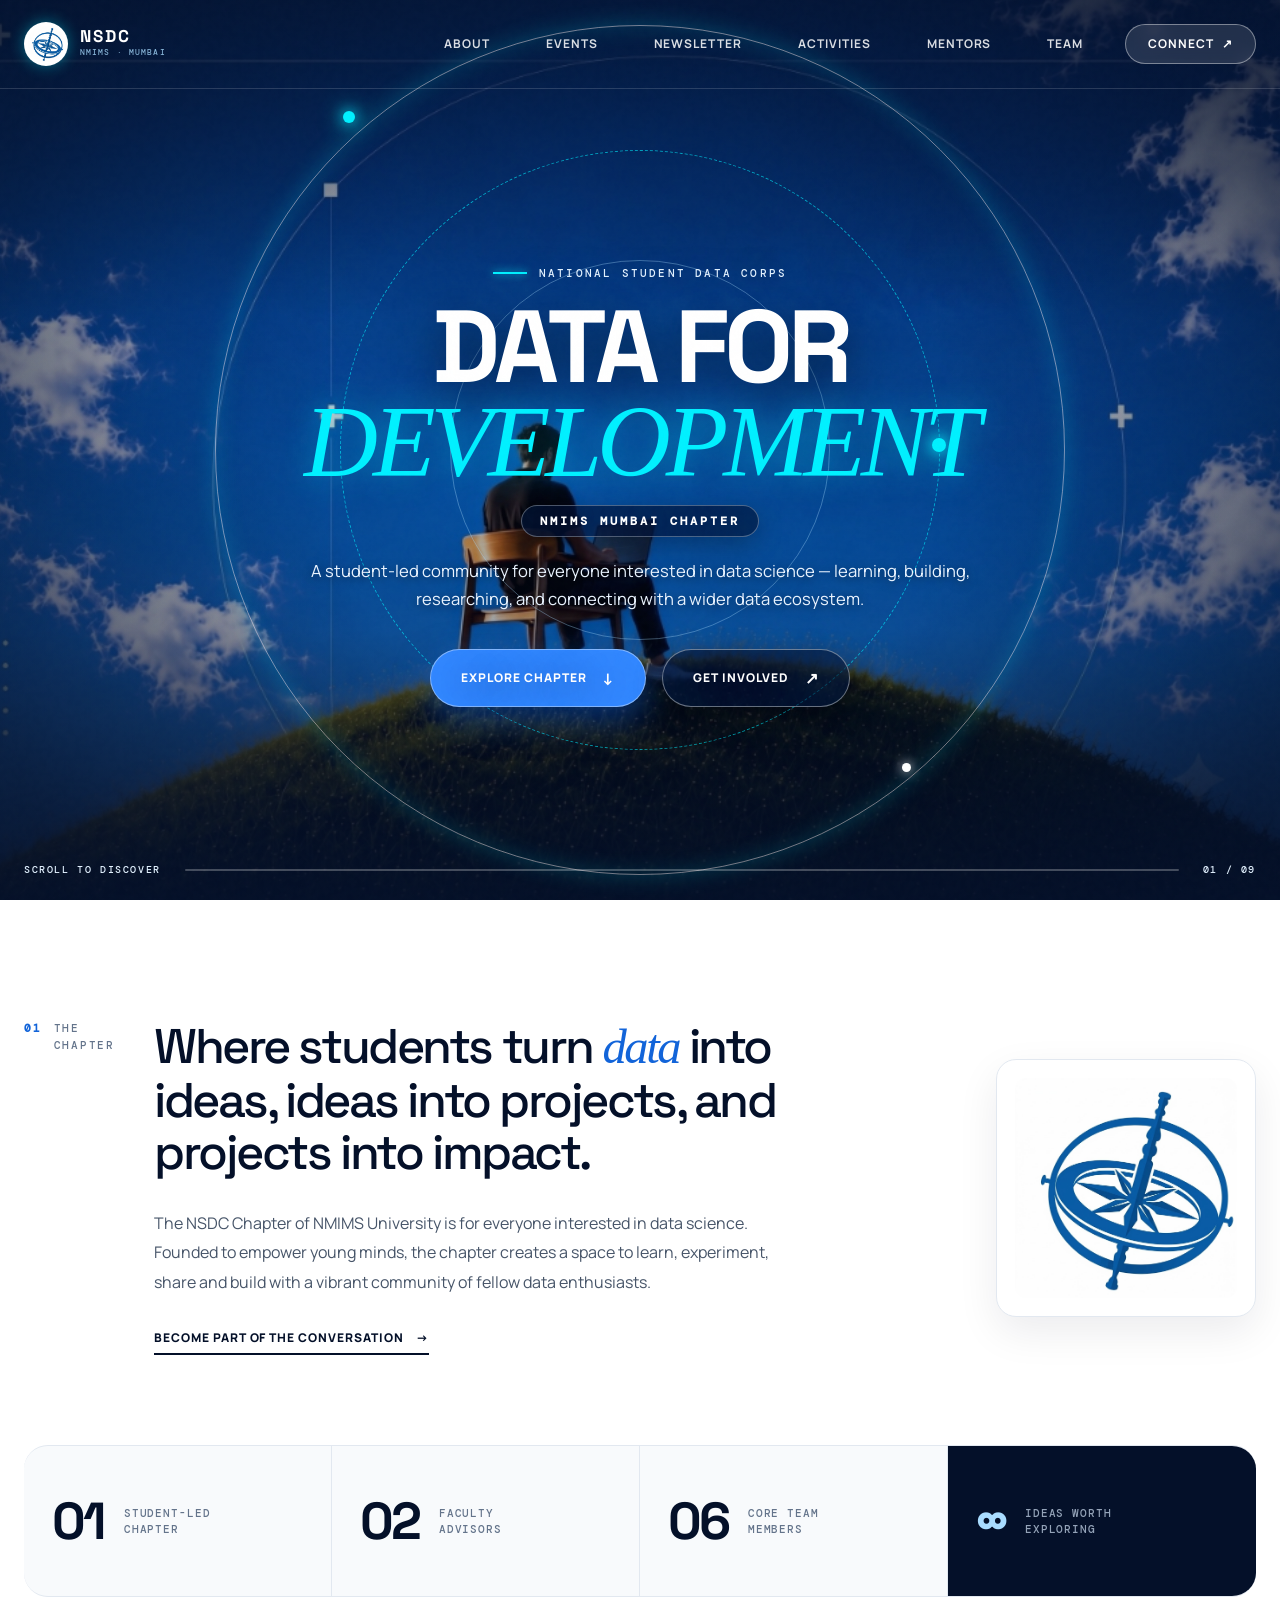
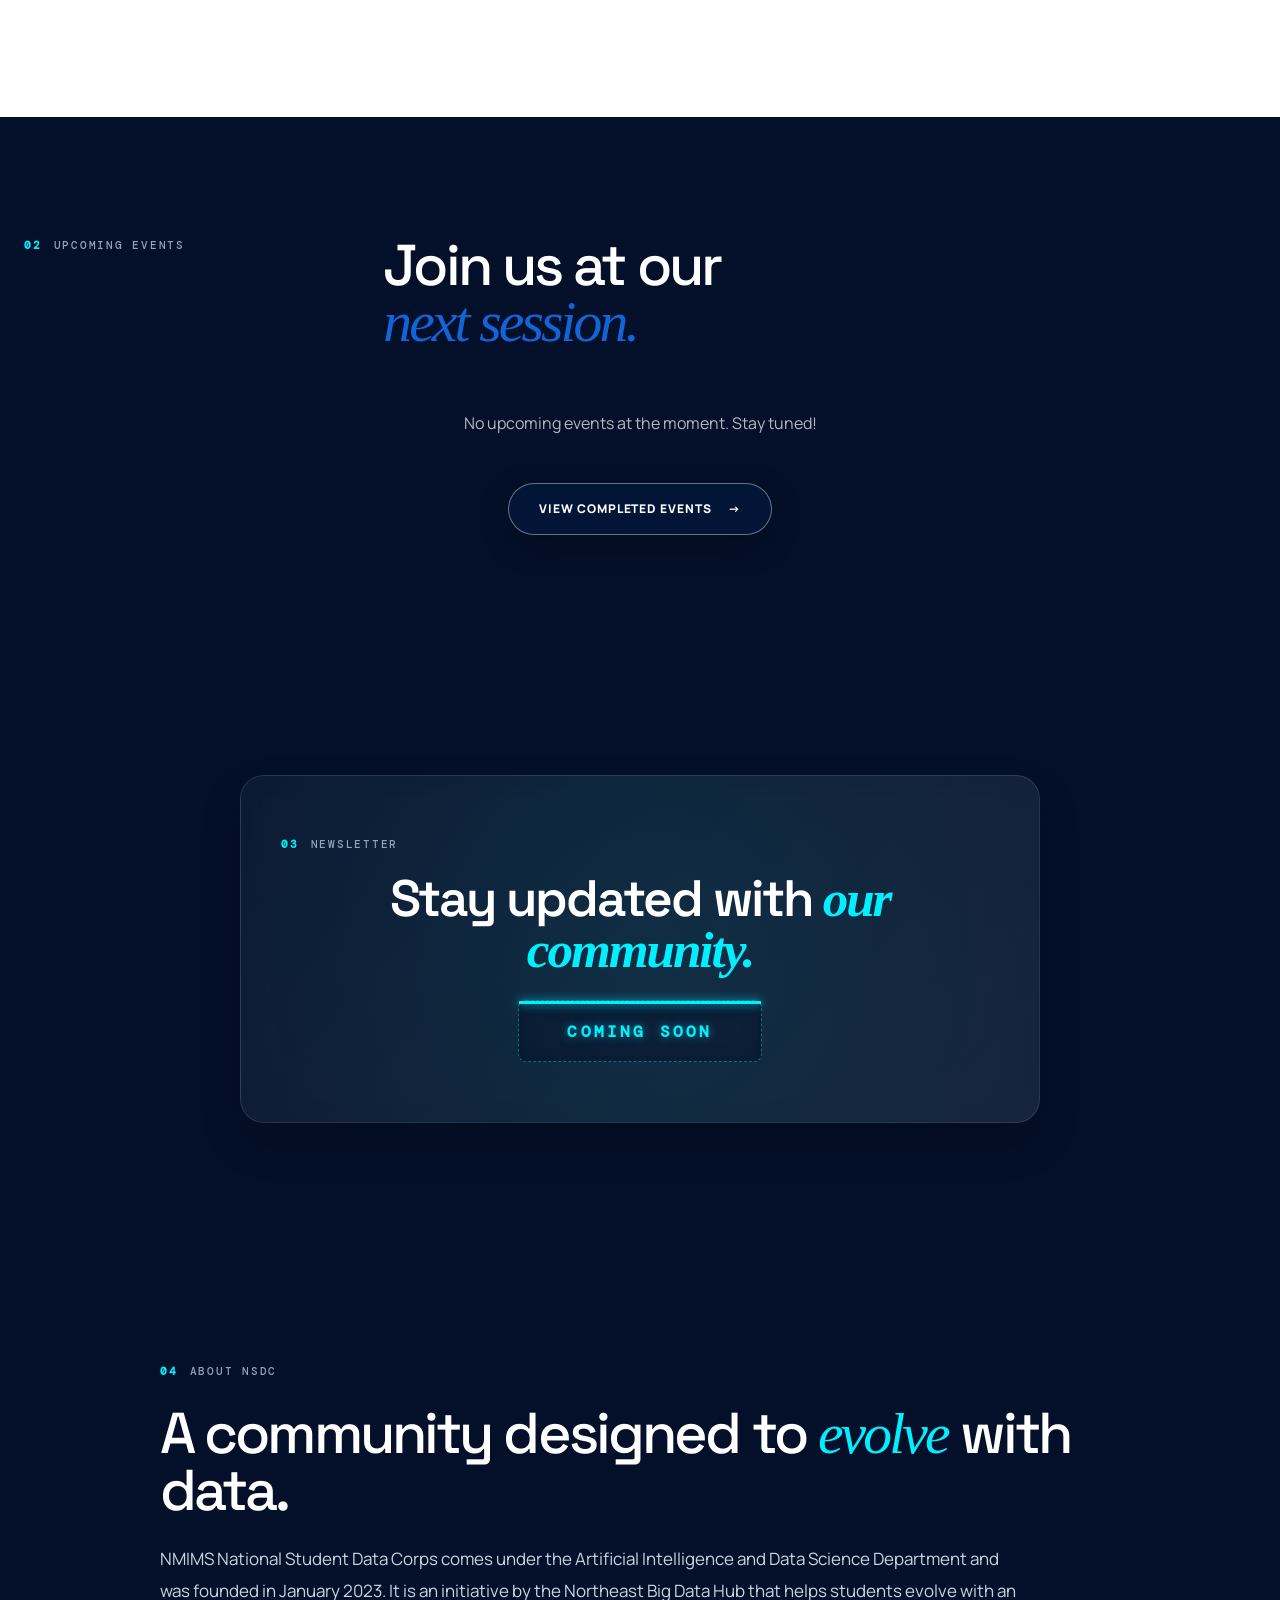
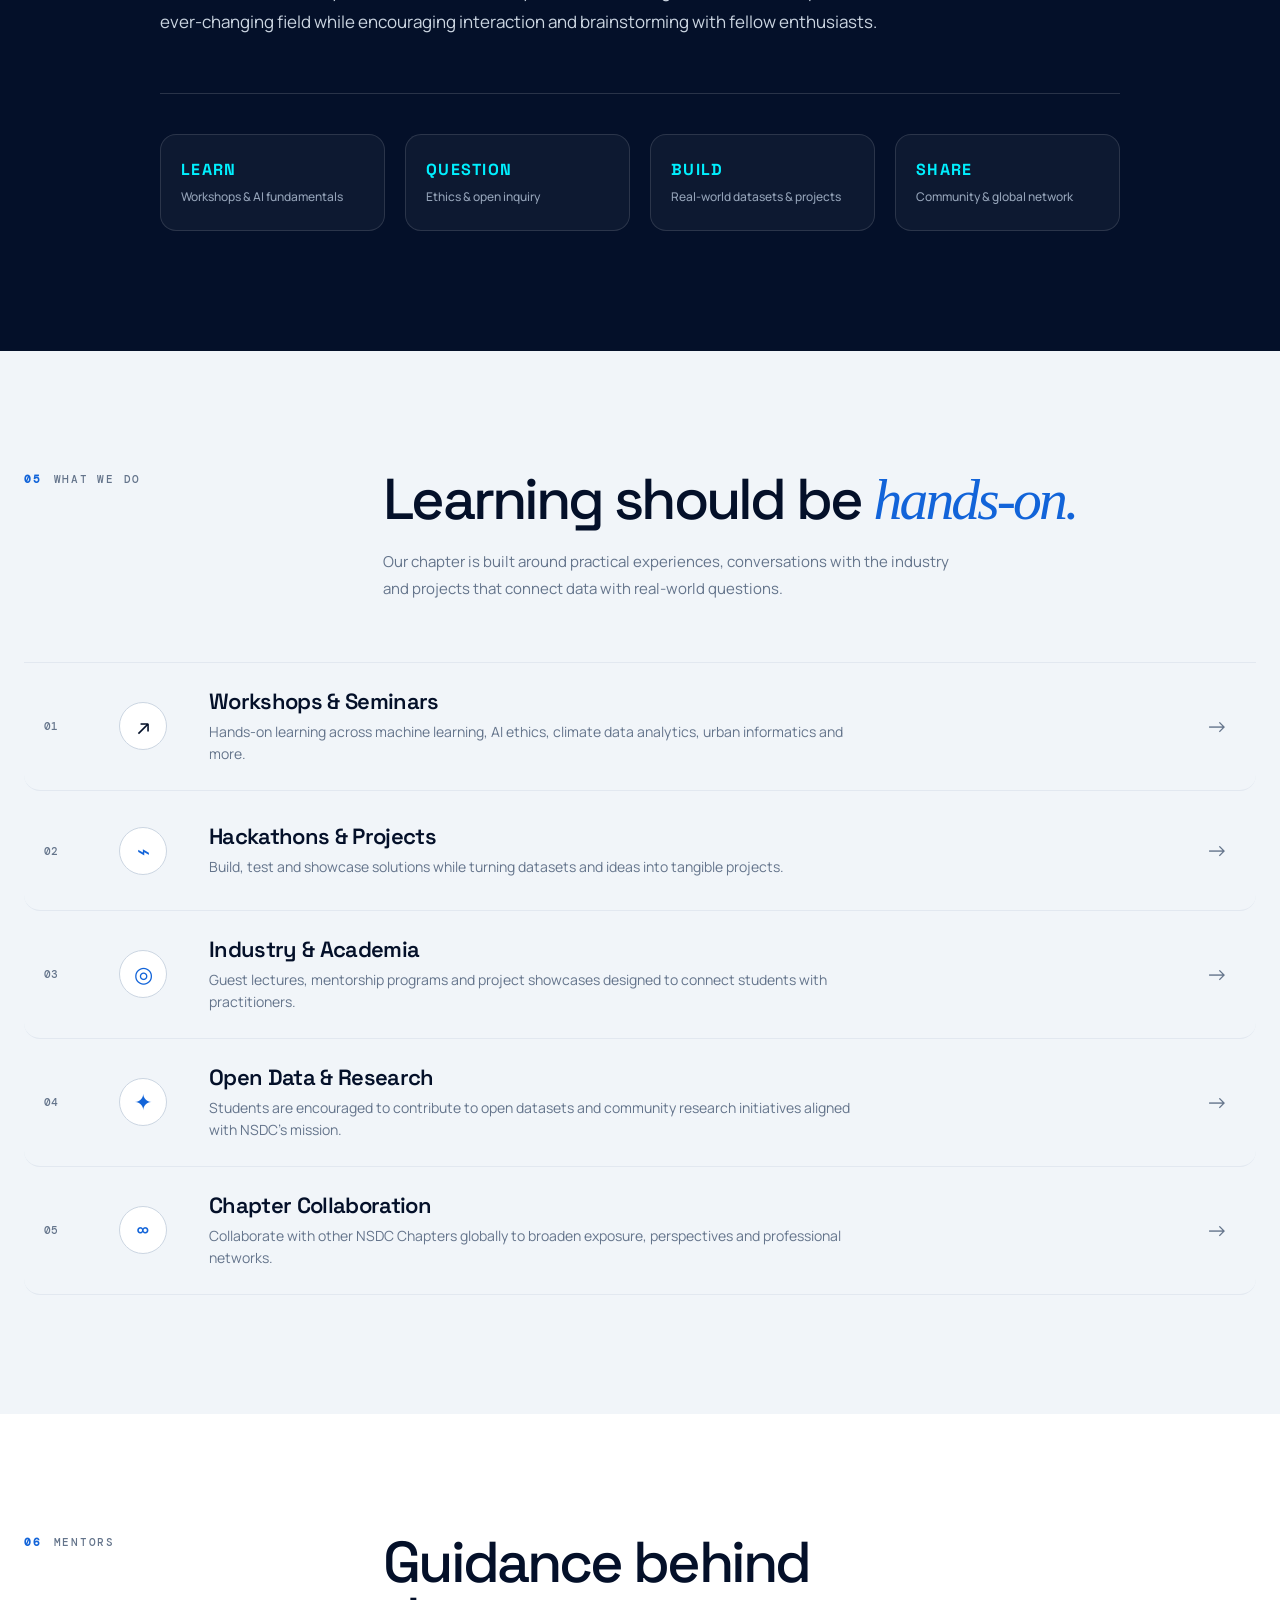
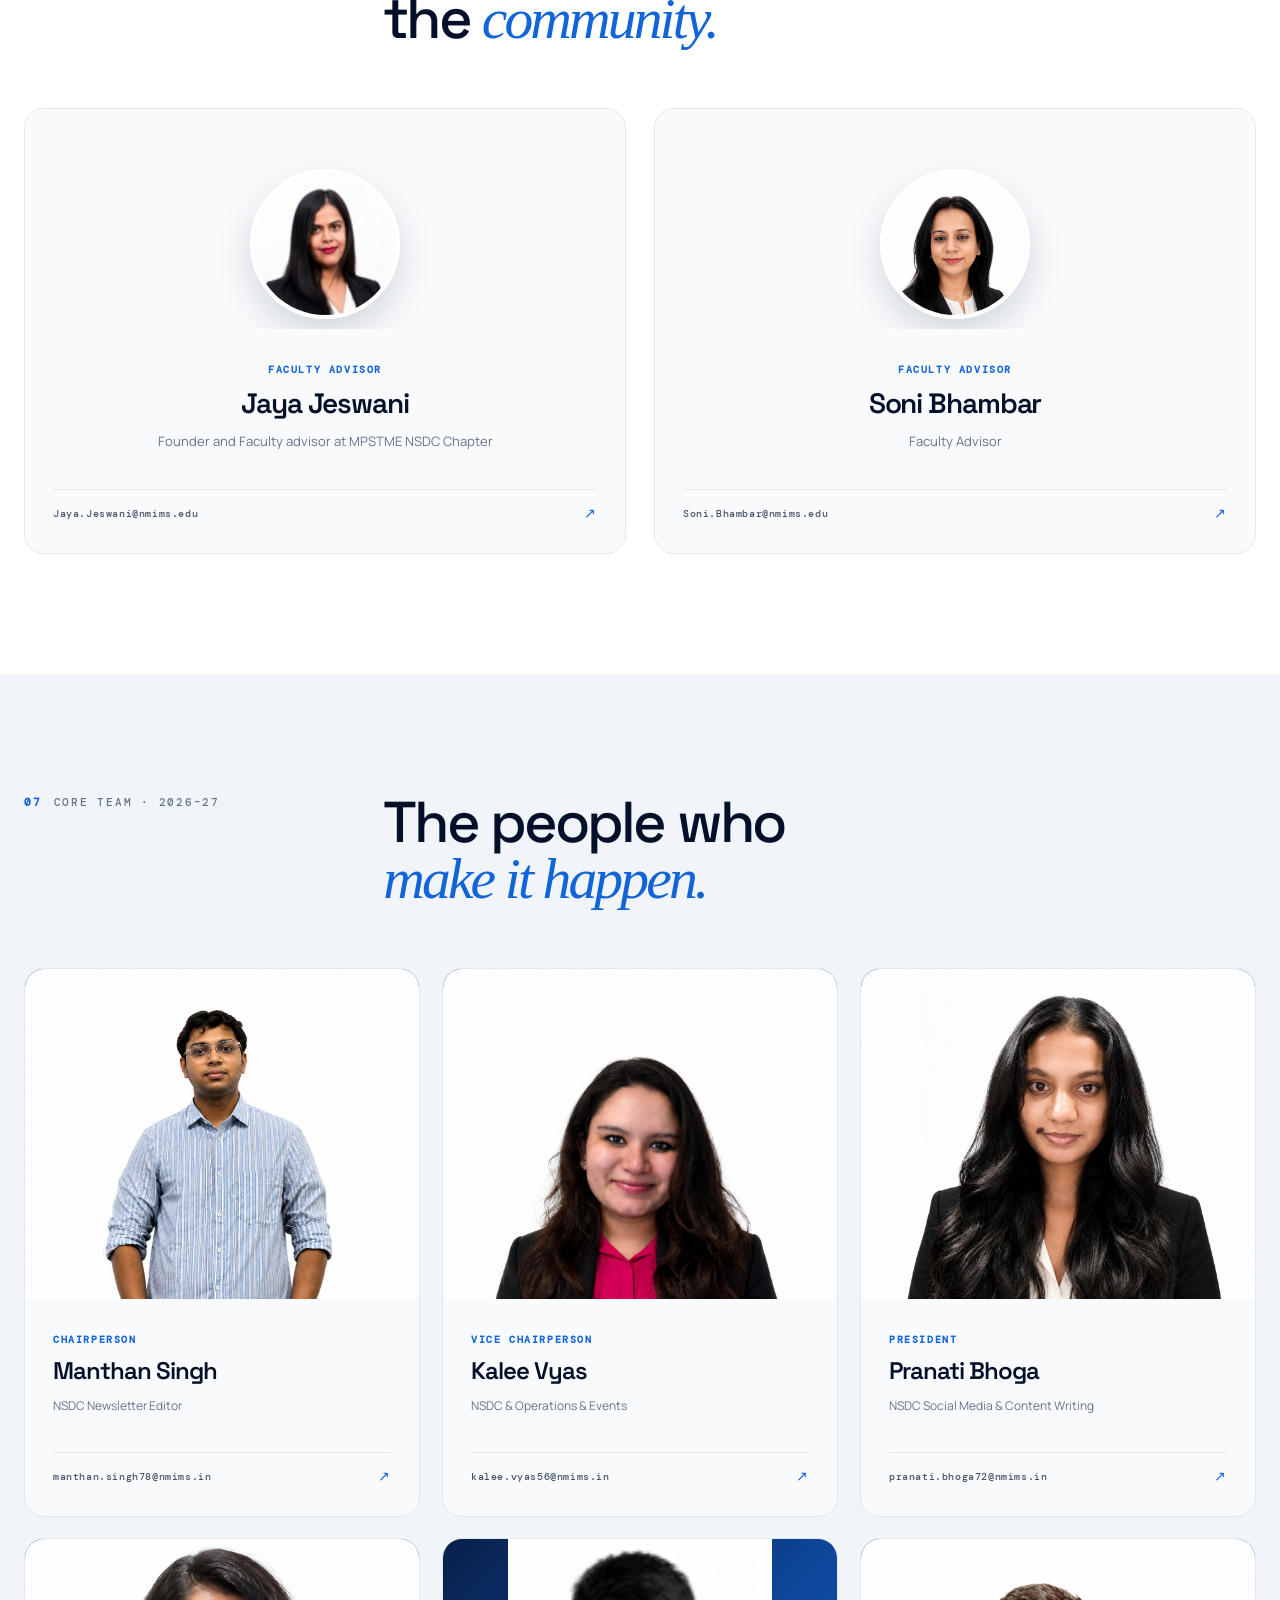
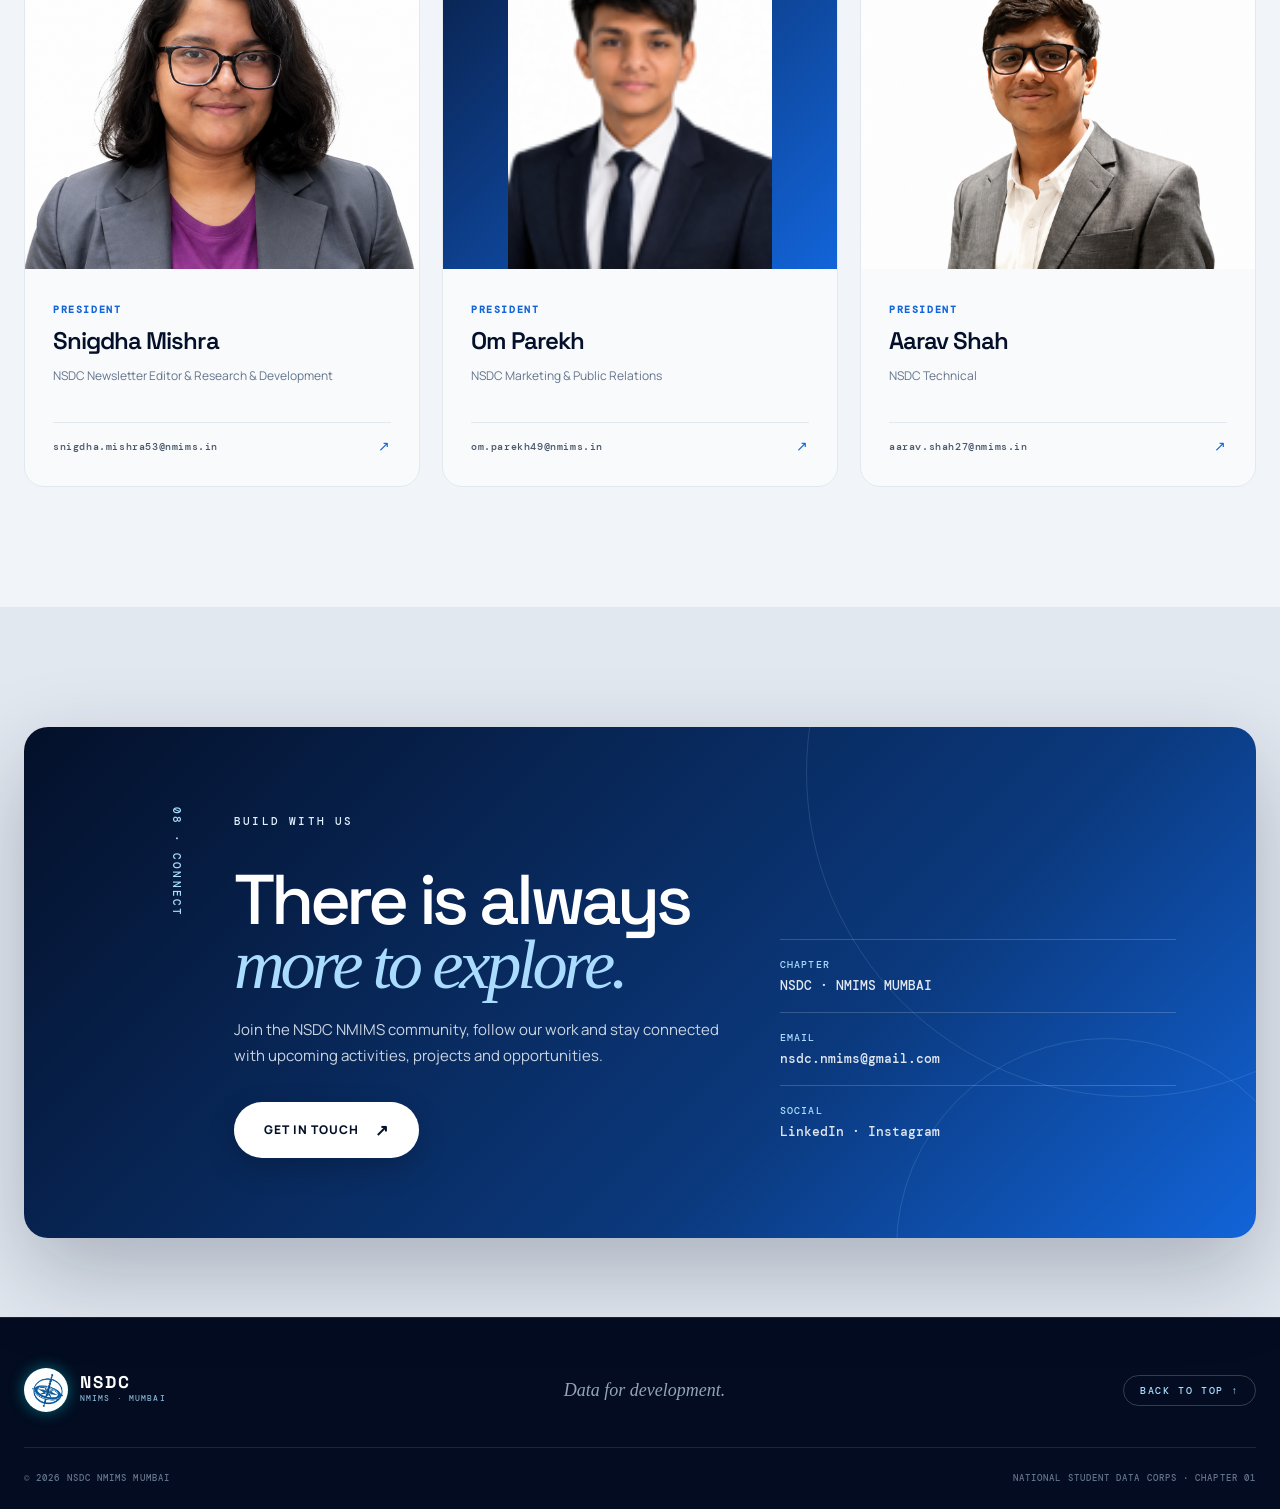
==== commit c7556074: "Fix typo in href attribute for activity icon" ====
--- a/index.html
+++ b/index.html
@@ -246,7 +246,7 @@
         <div class="activity-list">
           <article class="activity reveal reveal-up" data-delay="1">
             <span class="activity-number">01</span>
-            <div class="activity-icon">↗</div>
+            <a class="activity-icon" href="completed.html" style="text-decoration: none; color: inherit;">↗</a>
             <div>
               <h3>Workshops & Seminars</h3>
               <p>Hands-on learning across machine learning, AI ethics, climate data analytics, urban informatics and
@@ -508,4 +508,4 @@
   <script src="script.js"></script>
 </body>
 
-</html>+</html>
